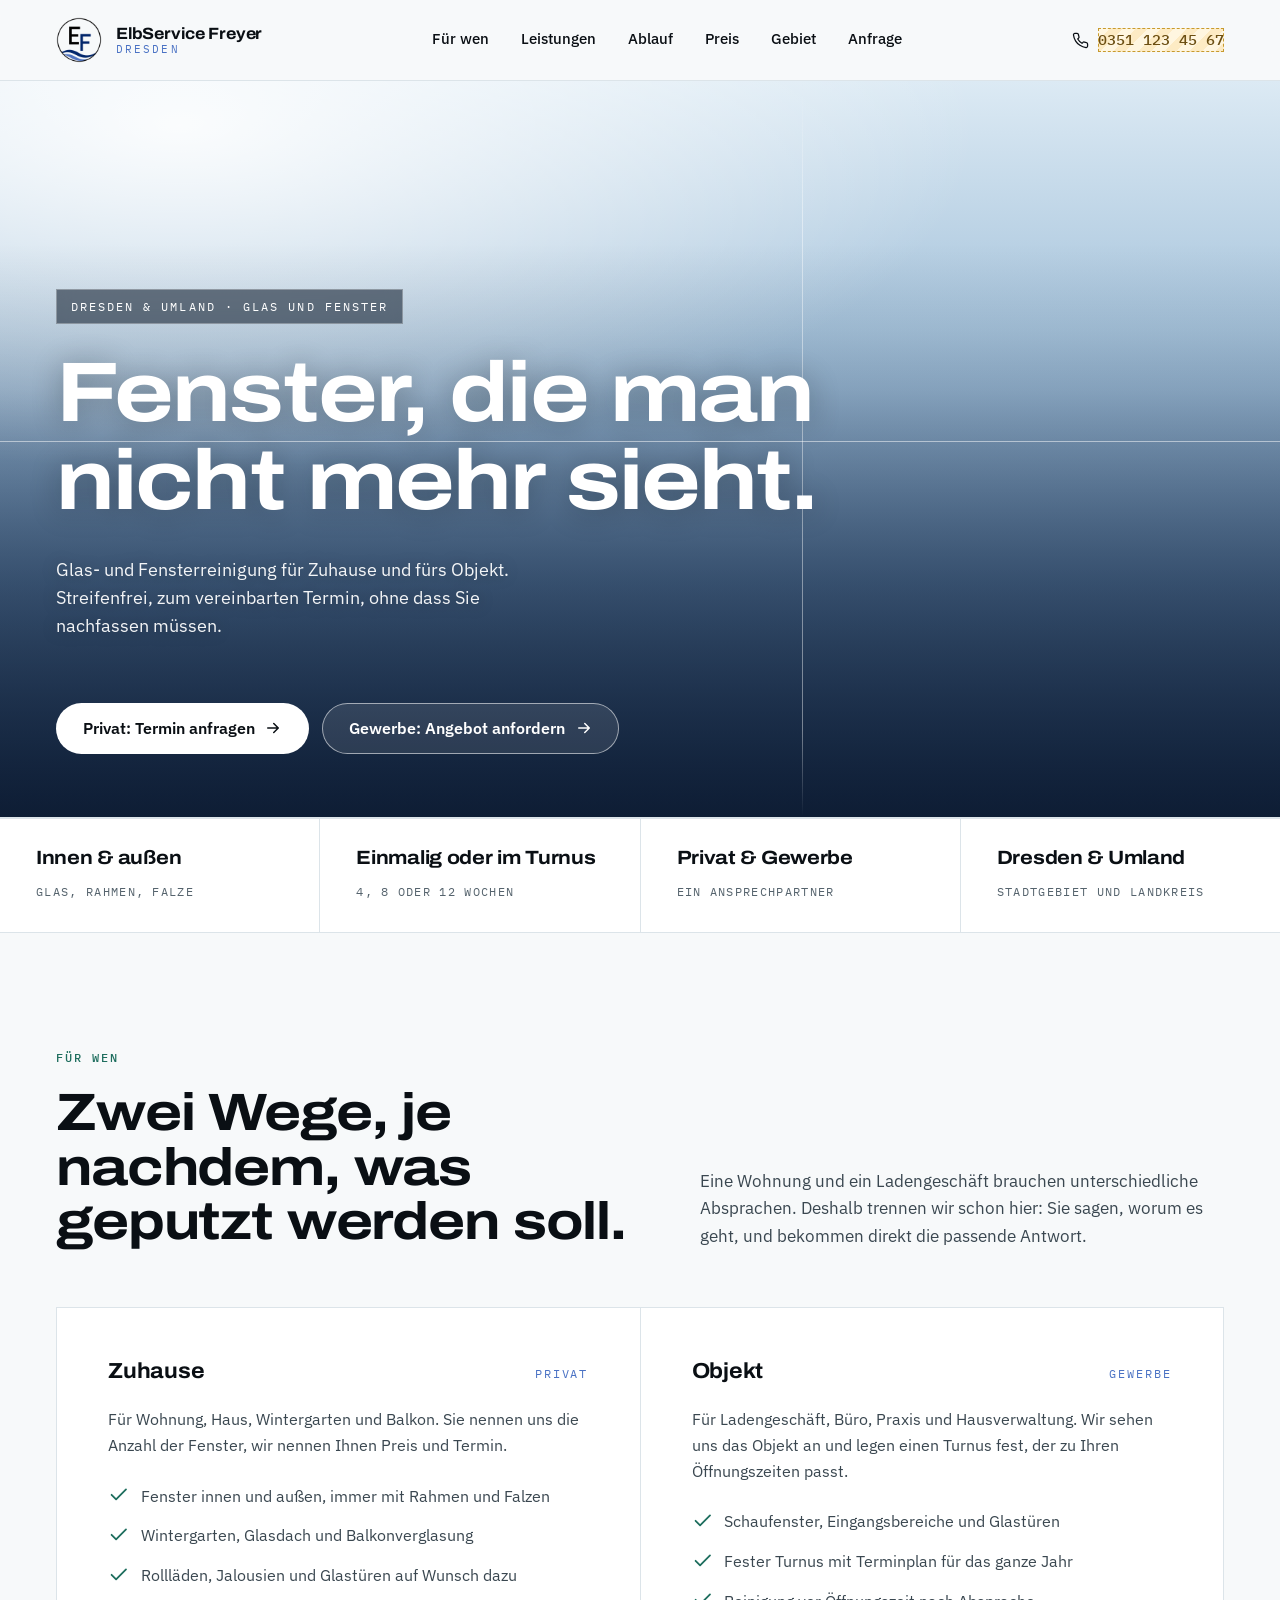
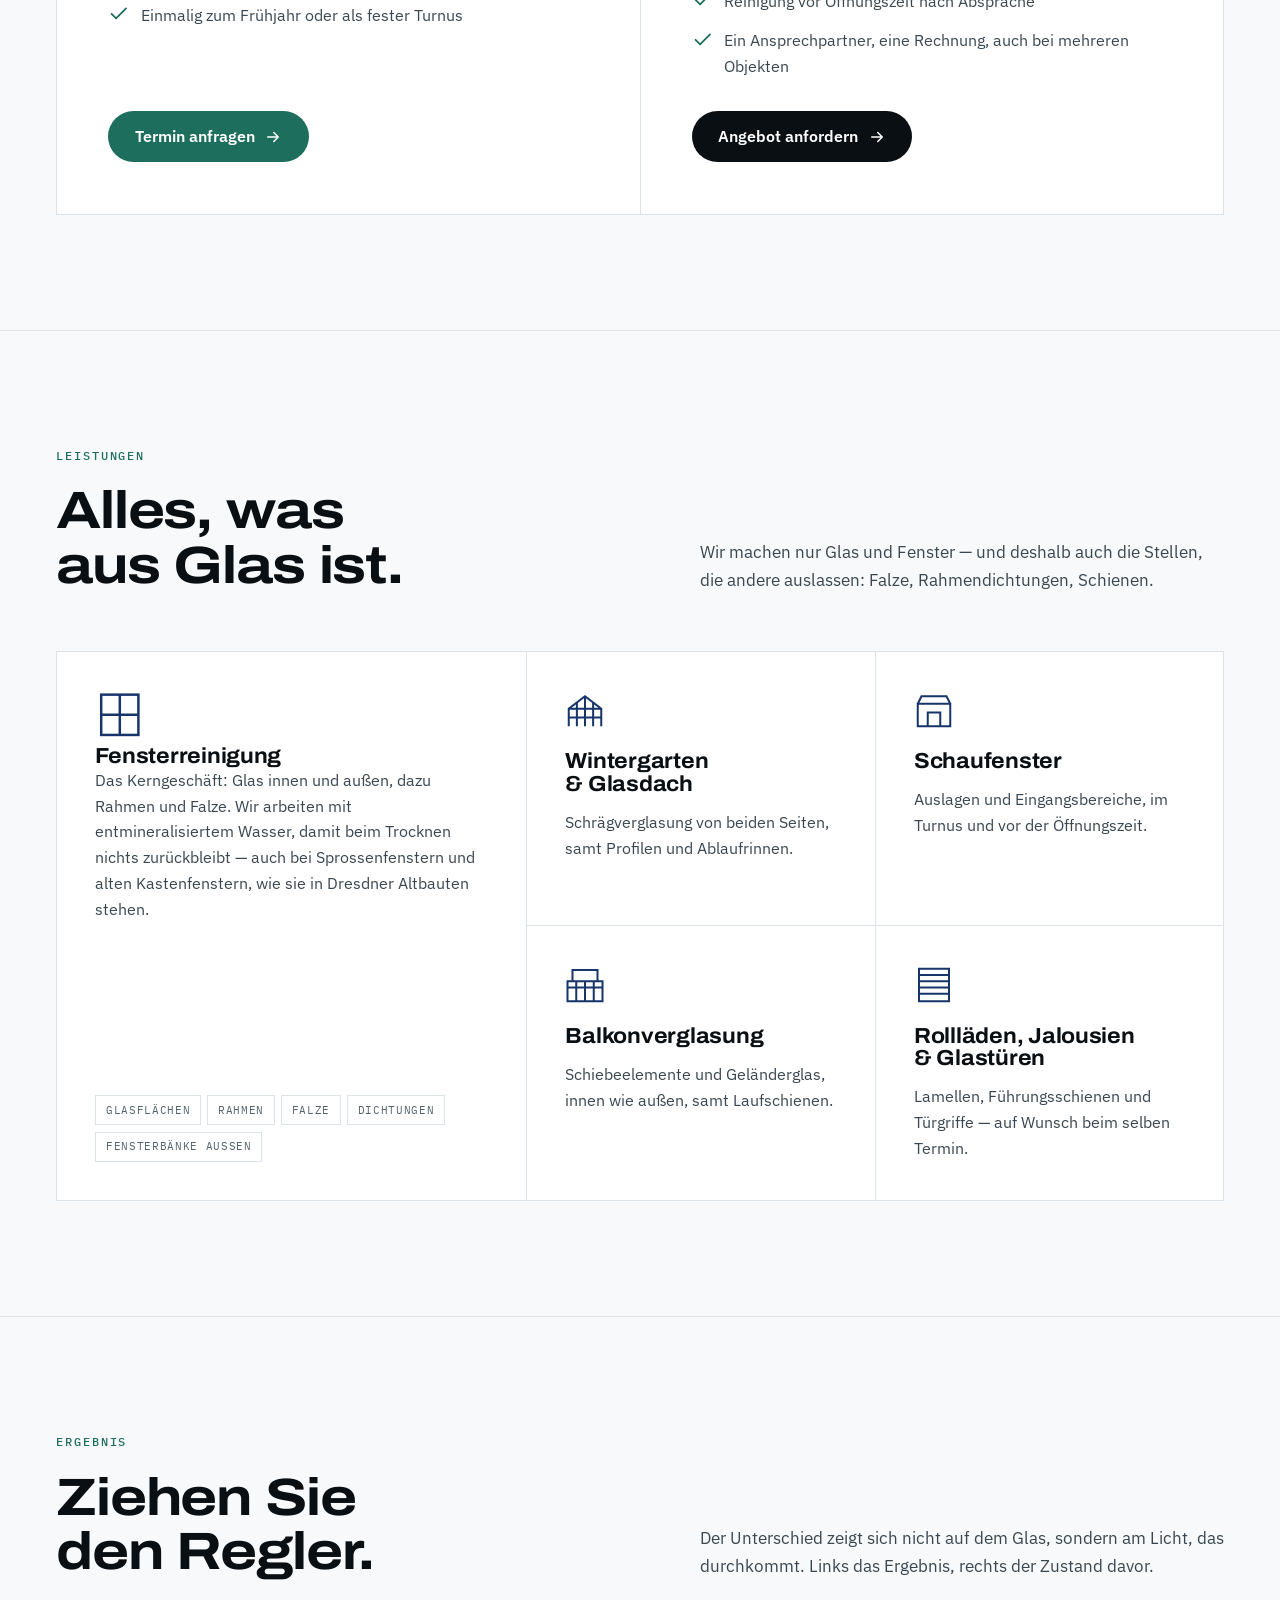
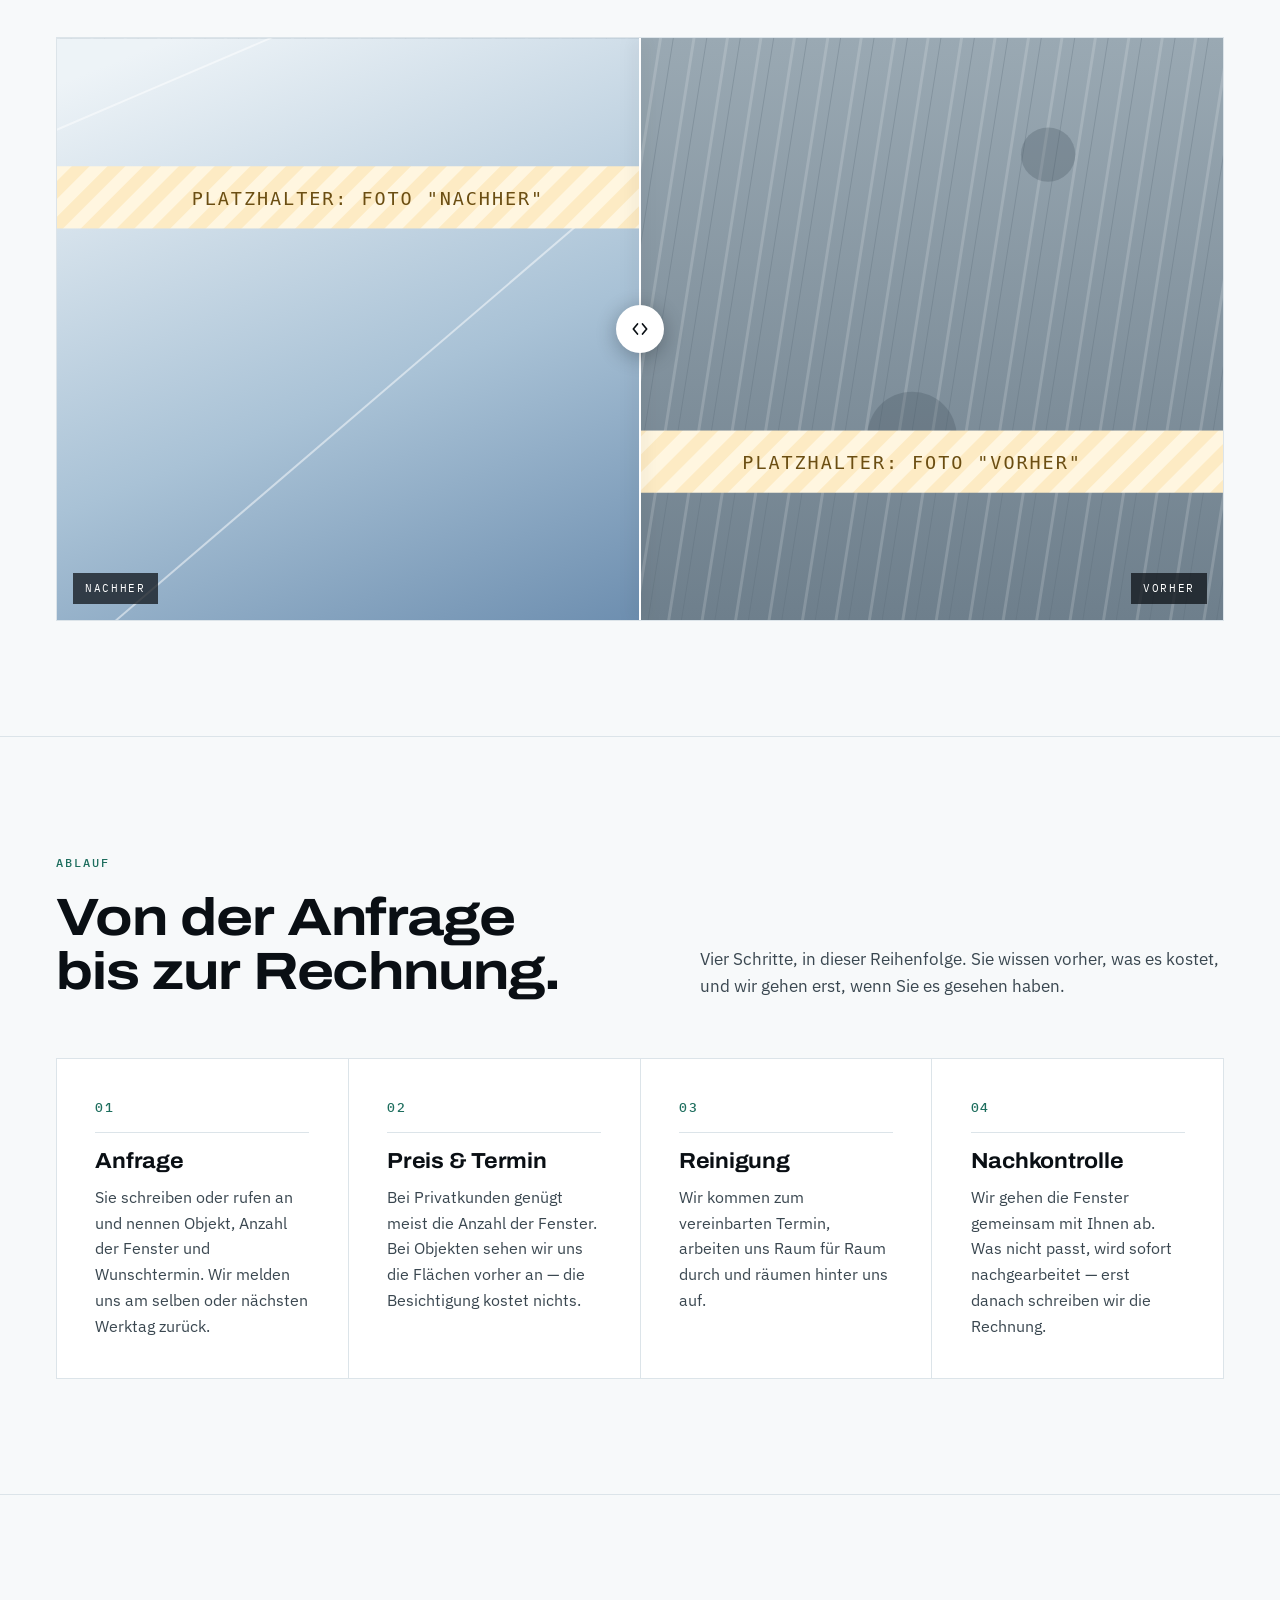
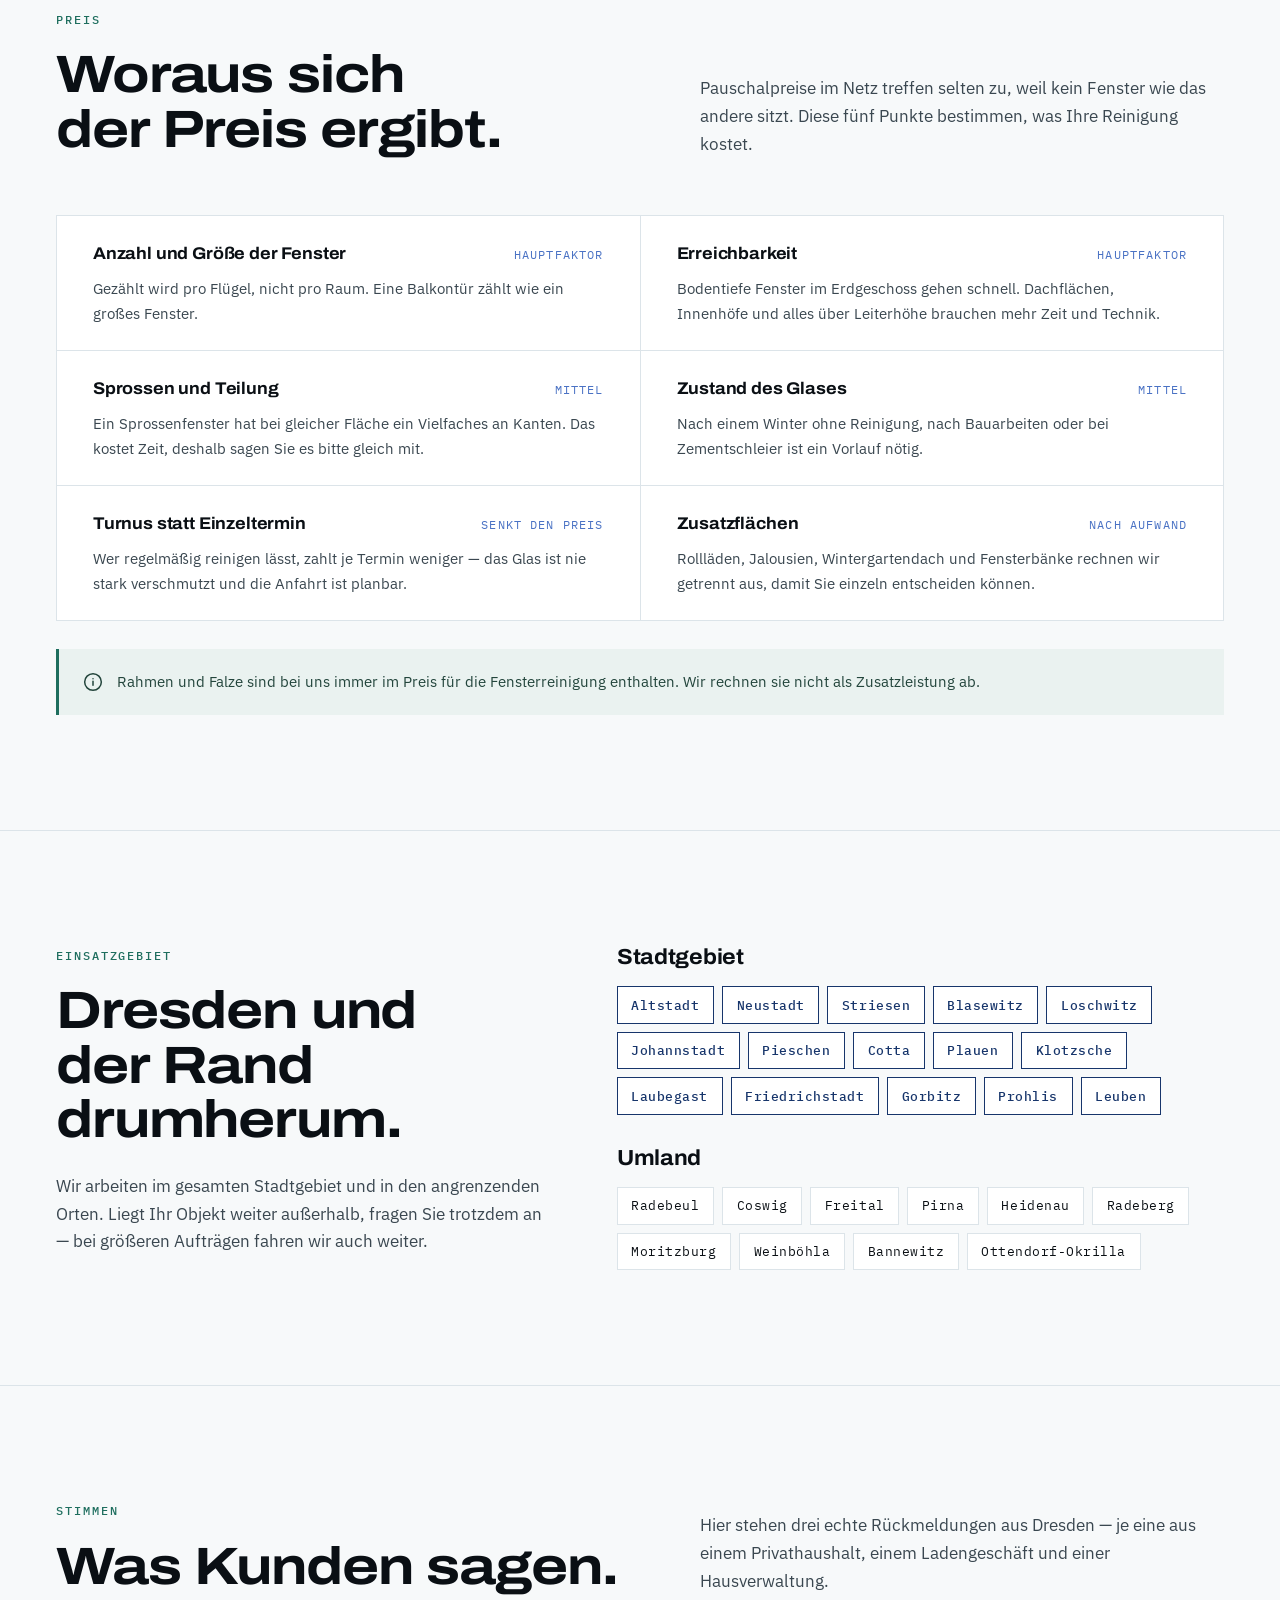
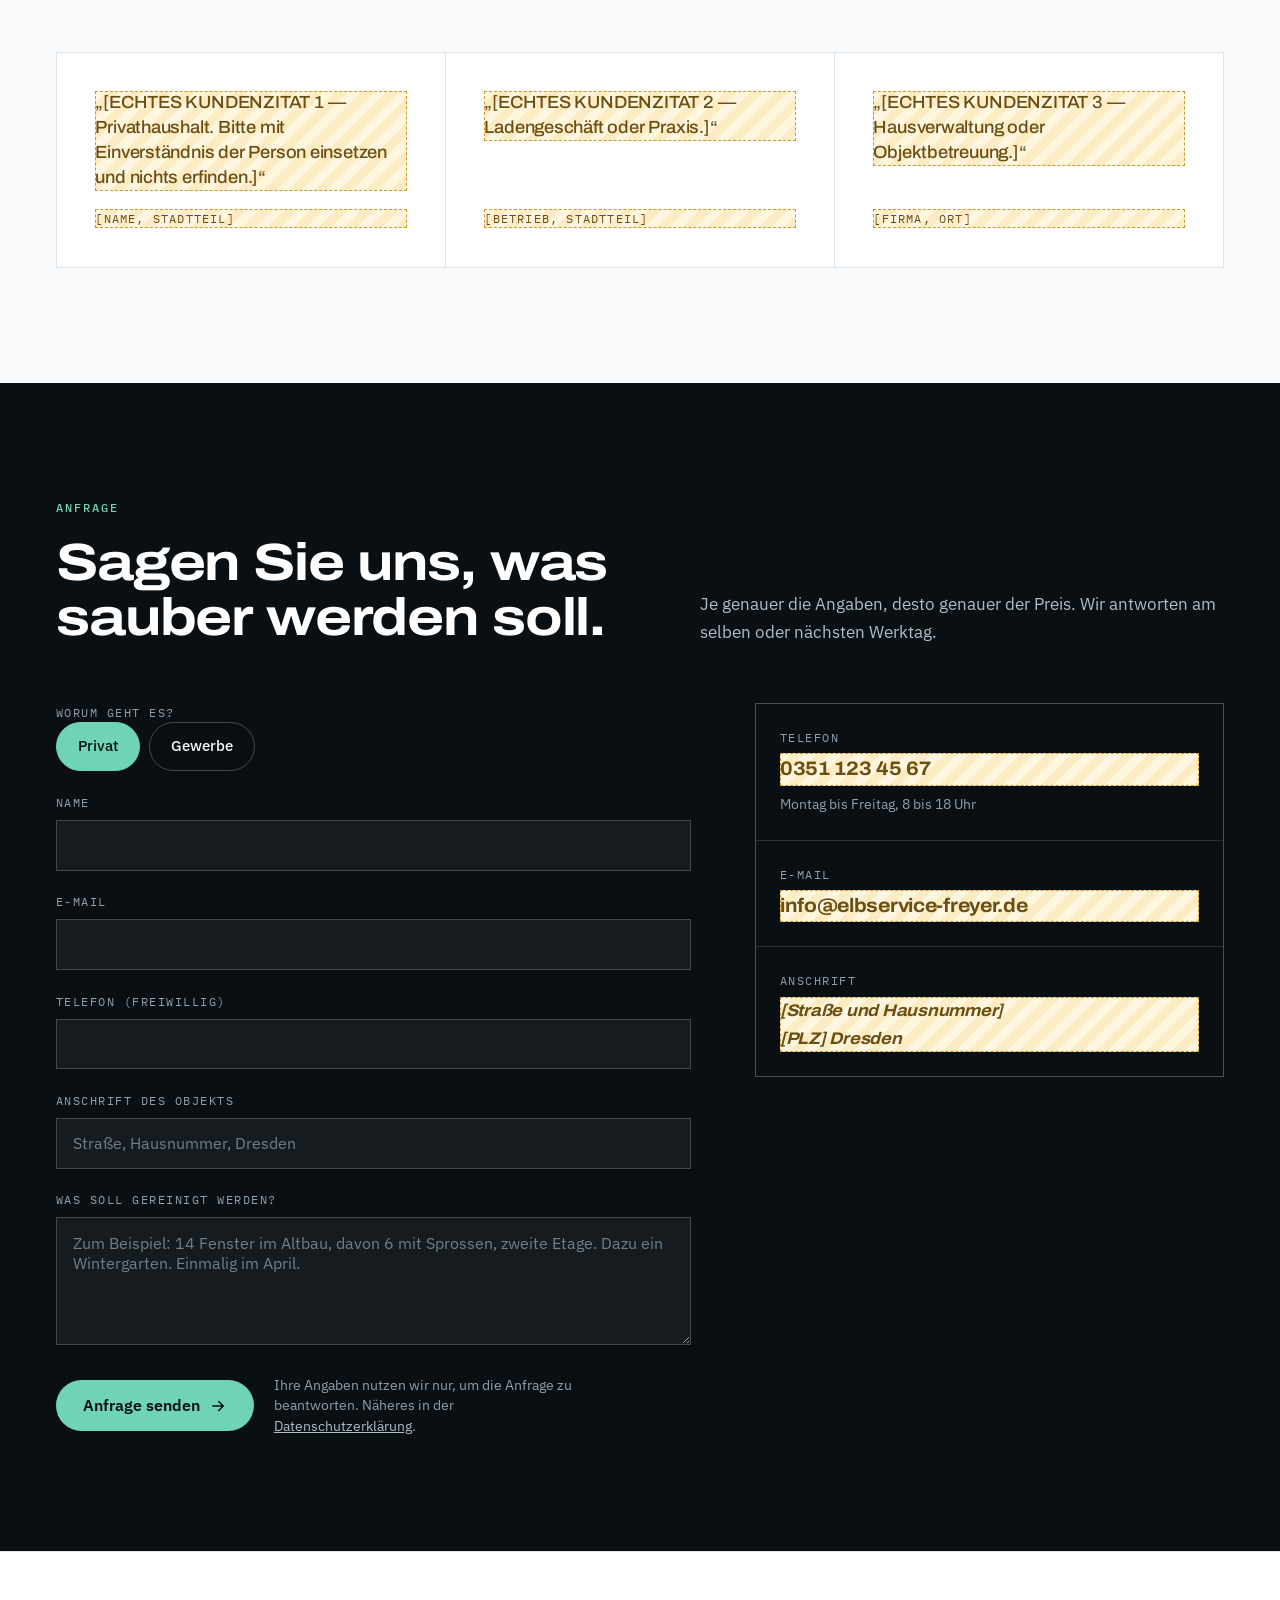
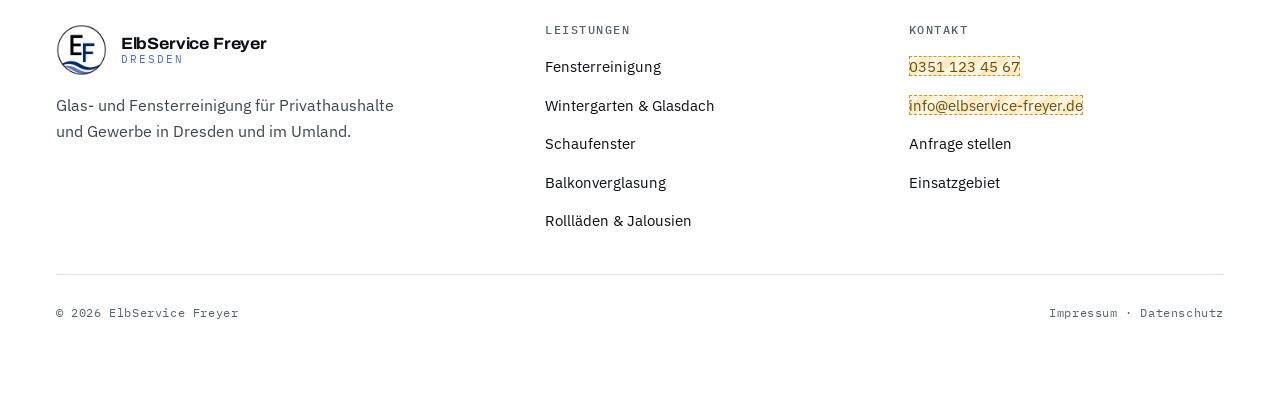
==== index.html @ b8a8cc79 "Webseite fuer ElbService Freyer, Dresden Statische Seite fuer ein Glas- und Fensterreinigungsunterne" ====
<!doctype html>
<html lang="de">
<head>
<meta charset="utf-8">
<meta name="viewport" content="width=device-width, initial-scale=1">
<title>ElbService Freyer — Glas- und Fensterreinigung in Dresden</title>
<meta name="description" content="Glas- und Fensterreinigung in Dresden für Privat und Gewerbe: Fenster innen und außen mit Rahmen und Falzen, Wintergarten, Schaufenster, Balkonverglasung, Rollläden. Einmalig oder im festen Turnus.">
<link rel="canonical" href="https://www.elbservice-freyer.de/">
<meta name="theme-color" content="#0A0F14">

<meta property="og:type" content="website">
<meta property="og:locale" content="de_DE">
<meta property="og:title" content="ElbService Freyer — Glas- und Fensterreinigung in Dresden">
<meta property="og:description" content="Fenster, die man nicht mehr sieht. Glas- und Fensterreinigung für Zuhause und fürs Objekt, in Dresden und im Umland.">
<meta property="og:image" content="assets/img/logo-elbservice-freyer.png">

<link rel="icon" href="assets/img/signet-ef.png">
<link rel="apple-touch-icon" href="assets/img/signet-ef.png">

<link rel="stylesheet" href="assets/css/schriften.css">
<link rel="stylesheet" href="assets/css/stil.css">
</head>
<body>

<a class="sprung" href="#inhalt">Zum Inhalt springen</a>

<!-- Zeichenvorrat: einmal definiert, mehrfach benutzt -->
<svg width="0" height="0" style="position:absolute" aria-hidden="true" focusable="false">
  <symbol id="i-haken" viewBox="0 0 24 24" fill="none" stroke="currentColor" stroke-width="2" stroke-linecap="round" stroke-linejoin="round">
    <path d="M20 6 9 17l-5-5"/>
  </symbol>
  <symbol id="i-pfeil" viewBox="0 0 24 24" fill="none" stroke="currentColor" stroke-width="2" stroke-linecap="round" stroke-linejoin="round">
    <path d="M5 12h13M13 6l6 6-6 6"/>
  </symbol>
  <symbol id="i-fenster" viewBox="0 0 32 32" fill="none" stroke="currentColor" stroke-width="1.6">
    <rect x="4" y="3" width="24" height="26"/><path d="M16 3v26M4 16h24"/>
  </symbol>
  <symbol id="i-wintergarten" viewBox="0 0 32 32" fill="none" stroke="currentColor" stroke-width="1.6">
    <path d="M3 29V15L16 5l13 10v14"/><path d="M16 5v24M3 15h26M9.5 10.2V29M22.5 10.2V29M3 22h26"/>
  </symbol>
  <symbol id="i-schaufenster" viewBox="0 0 32 32" fill="none" stroke="currentColor" stroke-width="1.6">
    <path d="M3 11h26v18H3zM3 11l3-6h20l3 6"/><path d="M11 29V18h10v11M3 11v0M11 11v0"/>
  </symbol>
  <symbol id="i-balkon" viewBox="0 0 32 32" fill="none" stroke="currentColor" stroke-width="1.6">
    <path d="M2 13h28v16H2z"/><path d="M2 18h28M9 13v16M16 13v16M23 13v16M6 13V4h20v9"/>
  </symbol>
  <symbol id="i-rolllaeden" viewBox="0 0 32 32" fill="none" stroke="currentColor" stroke-width="1.6">
    <rect x="4" y="3" width="24" height="26"/><path d="M4 8h24M4 13h24M4 18h24M4 23h24"/>
  </symbol>
  <symbol id="i-telefon" viewBox="0 0 24 24" fill="none" stroke="currentColor" stroke-width="1.8" stroke-linecap="round" stroke-linejoin="round">
    <path d="M22 16.9v3a2 2 0 0 1-2.2 2 19.8 19.8 0 0 1-8.6-3.1 19.5 19.5 0 0 1-6-6A19.8 19.8 0 0 1 2.1 4.2 2 2 0 0 1 4.1 2h3a2 2 0 0 1 2 1.7c.1 1 .4 1.9.7 2.8a2 2 0 0 1-.5 2.1L8.1 9.9a16 16 0 0 0 6 6l1.3-1.2a2 2 0 0 1 2.1-.5c.9.3 1.8.6 2.8.7a2 2 0 0 1 1.7 2z"/>
  </symbol>
  <symbol id="i-info" viewBox="0 0 24 24" fill="none" stroke="currentColor" stroke-width="1.8" stroke-linecap="round" stroke-linejoin="round">
    <circle cx="12" cy="12" r="10"/><path d="M12 16v-5M12 8h.01"/>
  </symbol>
  <symbol id="i-ziehen" viewBox="0 0 24 24" fill="none" stroke="currentColor" stroke-width="2" stroke-linecap="round" stroke-linejoin="round">
    <path d="M9 6 4 12l5 6M15 6l5 6-5 6"/>
  </symbol>
</svg>

<header class="kopf">
  <div class="bahn kopf__inhalt">
    <a class="kopf__logo" href="#inhalt">
      <img src="assets/img/signet-ef.png" alt="" width="58" height="58">
      <span class="kopf__wortmarke">
        <span class="kopf__name">ElbService Freyer</span>
        <span class="kopf__ort">Dresden</span>
      </span>
    </a>

    <nav class="kopf__nav" aria-label="Hauptnavigation">
      <a href="#wege">Für wen</a>
      <a href="#leistungen">Leistungen</a>
      <a href="#ablauf">Ablauf</a>
      <a href="#preis">Preis</a>
      <a href="#gebiet">Gebiet</a>
      <a href="#anfrage">Anfrage</a>
    </nav>

    <!-- KONTAKTDATEN: Telefonnummer an allen Stellen zugleich ersetzen -->
    <a class="kopf__ruf" href="tel:+493511234567">
      <svg width="17" height="17" aria-hidden="true"><use href="#i-telefon"/></svg>
      <span class="platzhalter">0351 123 45 67</span>
    </a>
  </div>
</header>

<main id="inhalt">

  <!-- ====================================================================
       Aufmacher — die Scheibe wird beim Laden einmal abgezogen
       ==================================================================== -->
  <section class="aufmacher" aria-labelledby="titel">
    <div class="aufmacher__blick" aria-hidden="true"></div>
    <div class="aufmacher__film" aria-hidden="true"></div>
    <div class="aufmacher__kante" aria-hidden="true"></div>

    <div class="bahn aufmacher__satz">
      <p class="aufmacher__ort">Dresden &amp; Umland · Glas und Fenster</p>
      <h1 class="aufmacher__titel" id="titel">Fenster, die man nicht mehr sieht.</h1>
      <p class="aufmacher__text">
        Glas- und Fensterreinigung für Zuhause und fürs Objekt. Streifenfrei,
        zum vereinbarten Termin, ohne dass Sie nachfassen müssen.
      </p>
      <div class="aufmacher__wege">
        <a class="knopf aufmacher__weiss" href="#anfrage" data-art="privat">
          Privat: Termin anfragen
          <svg class="knopf__pfeil" width="18" height="18" aria-hidden="true"><use href="#i-pfeil"/></svg>
        </a>
        <a class="knopf knopf--linie aufmacher__klar" href="#anfrage" data-art="gewerbe">
          Gewerbe: Angebot anfordern
          <svg class="knopf__pfeil" width="18" height="18" aria-hidden="true"><use href="#i-pfeil"/></svg>
        </a>
      </div>
    </div>
  </section>

  <div class="band">
    <div class="band__feld">
      <span class="band__wert">Innen &amp; außen</span>
      <span class="band__was">Glas, Rahmen, Falze</span>
    </div>
    <div class="band__feld">
      <span class="band__wert">Einmalig oder im Turnus</span>
      <span class="band__was">4, 8 oder 12 Wochen</span>
    </div>
    <div class="band__feld">
      <span class="band__wert">Privat &amp; Gewerbe</span>
      <span class="band__was">Ein Ansprechpartner</span>
    </div>
    <div class="band__feld">
      <span class="band__wert">Dresden &amp; Umland</span>
      <span class="band__was">Stadtgebiet und Landkreis</span>
    </div>
  </div>

  <!-- ====================================================================
       Zwei Wege — beide gleich gewichtet
       ==================================================================== -->
  <section class="abschnitt" id="wege" aria-labelledby="wege-titel">
    <div class="bahn">
      <div class="kopfzeile-abschnitt">
        <div>
          <span class="marke">Für wen</span>
          <h2 id="wege-titel">Zwei Wege, je nachdem, was geputzt werden soll.</h2>
        </div>
        <p class="vorspann">
          Eine Wohnung und ein Ladengeschäft brauchen unterschiedliche Absprachen.
          Deshalb trennen wir schon hier: Sie sagen, worum es geht, und bekommen
          direkt die passende Antwort.
        </p>
      </div>

      <div class="wege">
        <article class="weg">
          <div class="weg__kopf">
            <h3>Zuhause</h3>
            <span class="weg__wer">Privat</span>
          </div>
          <p class="fenster__text">
            Für Wohnung, Haus, Wintergarten und Balkon. Sie nennen uns die Anzahl
            der Fenster, wir nennen Ihnen Preis und Termin.
          </p>
          <ul class="weg__liste">
            <li><svg class="weg__haken" aria-hidden="true"><use href="#i-haken"/></svg><span>Fenster innen und außen, immer mit Rahmen und Falzen</span></li>
            <li><svg class="weg__haken" aria-hidden="true"><use href="#i-haken"/></svg><span>Wintergarten, Glasdach und Balkonverglasung</span></li>
            <li><svg class="weg__haken" aria-hidden="true"><use href="#i-haken"/></svg><span>Rollläden, Jalousien und Glastüren auf Wunsch dazu</span></li>
            <li><svg class="weg__haken" aria-hidden="true"><use href="#i-haken"/></svg><span>Einmalig zum Frühjahr oder als fester Turnus</span></li>
          </ul>
          <div class="weg__fuss">
            <a class="knopf knopf--voll" href="#anfrage" data-art="privat">
              Termin anfragen
              <svg class="knopf__pfeil" width="18" height="18" aria-hidden="true"><use href="#i-pfeil"/></svg>
            </a>
          </div>
        </article>

        <article class="weg">
          <div class="weg__kopf">
            <h3>Objekt</h3>
            <span class="weg__wer">Gewerbe</span>
          </div>
          <p class="fenster__text">
            Für Ladengeschäft, Büro, Praxis und Hausverwaltung. Wir sehen uns das
            Objekt an und legen einen Turnus fest, der zu Ihren Öffnungszeiten passt.
          </p>
          <ul class="weg__liste">
            <li><svg class="weg__haken" aria-hidden="true"><use href="#i-haken"/></svg><span>Schaufenster, Eingangsbereiche und Glastüren</span></li>
            <li><svg class="weg__haken" aria-hidden="true"><use href="#i-haken"/></svg><span>Fester Turnus mit Terminplan für das ganze Jahr</span></li>
            <li><svg class="weg__haken" aria-hidden="true"><use href="#i-haken"/></svg><span>Reinigung vor Öffnungszeit nach Absprache</span></li>
            <li><svg class="weg__haken" aria-hidden="true"><use href="#i-haken"/></svg><span>Ein Ansprechpartner, eine Rechnung, auch bei mehreren Objekten</span></li>
          </ul>
          <div class="weg__fuss">
            <a class="knopf knopf--dunkel" href="#anfrage" data-art="gewerbe">
              Angebot anfordern
              <svg class="knopf__pfeil" width="18" height="18" aria-hidden="true"><use href="#i-pfeil"/></svg>
            </a>
          </div>
        </article>
      </div>
    </div>
  </section>

  <!-- ====================================================================
       Leistungen — als Fenster mit ungleichen Feldern gesetzt
       ==================================================================== -->
  <section class="abschnitt sprosse-oben" id="leistungen" aria-labelledby="leistungen-titel">
    <div class="bahn">
      <div class="kopfzeile-abschnitt">
        <div>
          <span class="marke">Leistungen</span>
          <h2 id="leistungen-titel">Alles, was aus Glas ist.</h2>
        </div>
        <p class="vorspann">
          Wir machen nur Glas und Fenster — und deshalb auch die Stellen, die
          andere auslassen: Falze, Rahmendichtungen, Schienen.
        </p>
      </div>

      <div class="fenster">
        <article class="fenster__feld fenster__feld--gross">
          <div>
            <svg class="fenster__zeichen" aria-hidden="true"><use href="#i-fenster"/></svg>
            <h3>Fensterreinigung</h3>
            <p class="fenster__text">
              Das Kerngeschäft: Glas innen und außen, dazu Rahmen und Falze. Wir
              arbeiten mit entmineralisiertem Wasser, damit beim Trocknen nichts
              zurückbleibt — auch bei Sprossenfenstern und alten Kastenfenstern,
              wie sie in Dresdner Altbauten stehen.
            </p>
          </div>
          <ul class="fenster__mit">
            <li>Glasflächen</li><li>Rahmen</li><li>Falze</li><li>Dichtungen</li><li>Fensterbänke außen</li>
          </ul>
        </article>

        <article class="fenster__feld">
          <svg class="fenster__zeichen" aria-hidden="true"><use href="#i-wintergarten"/></svg>
          <h3>Wintergarten &amp; Glasdach</h3>
          <p class="fenster__text">
            Schrägverglasung von beiden Seiten, samt Profilen und Ablaufrinnen.
          </p>
        </article>

        <article class="fenster__feld">
          <svg class="fenster__zeichen" aria-hidden="true"><use href="#i-schaufenster"/></svg>
          <h3>Schaufenster</h3>
          <p class="fenster__text">
            Auslagen und Eingangsbereiche, im Turnus und vor der Öffnungszeit.
          </p>
        </article>

        <article class="fenster__feld">
          <svg class="fenster__zeichen" aria-hidden="true"><use href="#i-balkon"/></svg>
          <h3>Balkonverglasung</h3>
          <p class="fenster__text">
            Schiebeelemente und Geländerglas, innen wie außen, samt Laufschienen.
          </p>
        </article>

        <article class="fenster__feld">
          <svg class="fenster__zeichen" aria-hidden="true"><use href="#i-rolllaeden"/></svg>
          <h3>Rollläden, Jalousien &amp; Glastüren</h3>
          <p class="fenster__text">
            Lamellen, Führungsschienen und Türgriffe — auf Wunsch beim selben Termin.
          </p>
        </article>
      </div>
    </div>
  </section>

  <!-- ====================================================================
       Ergebnis — Regler zwischen vorher und nachher
       ==================================================================== -->
  <section class="abschnitt sprosse-oben" id="ergebnis" aria-labelledby="ergebnis-titel">
    <div class="bahn">
      <div class="kopfzeile-abschnitt">
        <div>
          <span class="marke">Ergebnis</span>
          <h2 id="ergebnis-titel">Ziehen Sie den Regler.</h2>
        </div>
        <p class="vorspann">
          Der Unterschied zeigt sich nicht auf dem Glas, sondern am Licht, das
          durchkommt. Links das Ergebnis, rechts der Zustand davor.
        </p>
      </div>

      <div class="ergebnis" data-ergebnis style="--stand:50%">
        <img class="ergebnis__bild" src="assets/img/ergebnis-vorher.svg" alt="Fenster vor der Reinigung">
        <img class="ergebnis__bild ergebnis__bild--nachher" src="assets/img/ergebnis-nachher.svg" alt="Dasselbe Fenster nach der Reinigung">
        <span class="ergebnis__schild ergebnis__schild--nachher">Nachher</span>
        <span class="ergebnis__schild ergebnis__schild--vorher">Vorher</span>
        <div class="ergebnis__kante" aria-hidden="true">
          <span class="ergebnis__griff">
            <svg width="20" height="20" aria-hidden="true"><use href="#i-ziehen"/></svg>
          </span>
        </div>
        <input class="ergebnis__regler" type="range" min="0" max="100" value="50" step="1"
               aria-label="Vergleich zwischen vorher und nachher verschieben">
      </div>
    </div>
  </section>

  <!-- ====================================================================
       Ablauf — vier Schritte, deren Reihenfolge zählt
       ==================================================================== -->
  <section class="abschnitt sprosse-oben" id="ablauf" aria-labelledby="ablauf-titel">
    <div class="bahn">
      <div class="kopfzeile-abschnitt">
        <div>
          <span class="marke">Ablauf</span>
          <h2 id="ablauf-titel">Von der Anfrage bis zur Rechnung.</h2>
        </div>
        <p class="vorspann">
          Vier Schritte, in dieser Reihenfolge. Sie wissen vorher, was es kostet,
          und wir gehen erst, wenn Sie es gesehen haben.
        </p>
      </div>

      <ol class="ablauf">
        <li class="ablauf__schritt">
          <h3>Anfrage</h3>
          <p class="ablauf__text">
            Sie schreiben oder rufen an und nennen Objekt, Anzahl der Fenster und
            Wunschtermin. Wir melden uns am selben oder nächsten Werktag zurück.
          </p>
        </li>
        <li class="ablauf__schritt">
          <h3>Preis &amp; Termin</h3>
          <p class="ablauf__text">
            Bei Privatkunden genügt meist die Anzahl der Fenster. Bei Objekten
            sehen wir uns die Flächen vorher an — die Besichtigung kostet nichts.
          </p>
        </li>
        <li class="ablauf__schritt">
          <h3>Reinigung</h3>
          <p class="ablauf__text">
            Wir kommen zum vereinbarten Termin, arbeiten uns Raum für Raum durch
            und räumen hinter uns auf.
          </p>
        </li>
        <li class="ablauf__schritt">
          <h3>Nachkontrolle</h3>
          <p class="ablauf__text">
            Wir gehen die Fenster gemeinsam mit Ihnen ab. Was nicht passt, wird
            sofort nachgearbeitet — erst danach schreiben wir die Rechnung.
          </p>
        </li>
      </ol>
    </div>
  </section>

  <!-- ====================================================================
       Preis — was ihn bestimmt, statt erfundener Zahlen
       ==================================================================== -->
  <section class="abschnitt sprosse-oben" id="preis" aria-labelledby="preis-titel">
    <div class="bahn">
      <div class="kopfzeile-abschnitt">
        <div>
          <span class="marke">Preis</span>
          <h2 id="preis-titel">Woraus sich der Preis ergibt.</h2>
        </div>
        <p class="vorspann">
          Pauschalpreise im Netz treffen selten zu, weil kein Fenster wie das
          andere sitzt. Diese fünf Punkte bestimmen, was Ihre Reinigung kostet.
        </p>
      </div>

      <div class="rechnung">
        <div class="rechnung__posten">
          <span class="rechnung__was">Anzahl und Größe der Fenster</span>
          <span class="rechnung__wirkung">Hauptfaktor</span>
          <p class="rechnung__erklaerung">
            Gezählt wird pro Flügel, nicht pro Raum. Eine Balkontür zählt wie ein
            großes Fenster.
          </p>
        </div>
        <div class="rechnung__posten">
          <span class="rechnung__was">Erreichbarkeit</span>
          <span class="rechnung__wirkung">Hauptfaktor</span>
          <p class="rechnung__erklaerung">
            Bodentiefe Fenster im Erdgeschoss gehen schnell. Dachflächen,
            Innenhöfe und alles über Leiterhöhe brauchen mehr Zeit und Technik.
          </p>
        </div>
        <div class="rechnung__posten">
          <span class="rechnung__was">Sprossen und Teilung</span>
          <span class="rechnung__wirkung">Mittel</span>
          <p class="rechnung__erklaerung">
            Ein Sprossenfenster hat bei gleicher Fläche ein Vielfaches an Kanten.
            Das kostet Zeit, deshalb sagen Sie es bitte gleich mit.
          </p>
        </div>
        <div class="rechnung__posten">
          <span class="rechnung__was">Zustand des Glases</span>
          <span class="rechnung__wirkung">Mittel</span>
          <p class="rechnung__erklaerung">
            Nach einem Winter ohne Reinigung, nach Bauarbeiten oder bei
            Zementschleier ist ein Vorlauf nötig.
          </p>
        </div>
        <div class="rechnung__posten">
          <span class="rechnung__was">Turnus statt Einzeltermin</span>
          <span class="rechnung__wirkung">Senkt den Preis</span>
          <p class="rechnung__erklaerung">
            Wer regelmäßig reinigen lässt, zahlt je Termin weniger — das Glas ist
            nie stark verschmutzt und die Anfahrt ist planbar.
          </p>
        </div>
        <div class="rechnung__posten">
          <span class="rechnung__was">Zusatzflächen</span>
          <span class="rechnung__wirkung">Nach Aufwand</span>
          <p class="rechnung__erklaerung">
            Rollläden, Jalousien, Wintergartendach und Fensterbänke rechnen wir
            getrennt aus, damit Sie einzeln entscheiden können.
          </p>
        </div>
      </div>

      <p class="hinweis">
        <svg aria-hidden="true"><use href="#i-info"/></svg>
        <span>
          Rahmen und Falze sind bei uns immer im Preis für die Fensterreinigung
          enthalten. Wir rechnen sie nicht als Zusatzleistung ab.
        </span>
      </p>
    </div>
  </section>

  <!-- ====================================================================
       Einsatzgebiet
       ==================================================================== -->
  <section class="abschnitt sprosse-oben" id="gebiet" aria-labelledby="gebiet-titel">
    <div class="bahn gebiet">
      <div>
        <span class="marke">Einsatzgebiet</span>
        <h2 id="gebiet-titel">Dresden und der Rand drumherum.</h2>
        <p class="vorspann" style="margin-top:1.5rem">
          Wir arbeiten im gesamten Stadtgebiet und in den angrenzenden Orten.
          Liegt Ihr Objekt weiter außerhalb, fragen Sie trotzdem an — bei
          größeren Aufträgen fahren wir auch weiter.
        </p>
      </div>
      <div>
        <h3 style="margin-bottom:1.1rem">Stadtgebiet</h3>
        <ul class="gebiet__orte">
          <li data-kern>Altstadt</li><li data-kern>Neustadt</li><li data-kern>Striesen</li>
          <li data-kern>Blasewitz</li><li data-kern>Loschwitz</li><li data-kern>Johannstadt</li>
          <li data-kern>Pieschen</li><li data-kern>Cotta</li><li data-kern>Plauen</li>
          <li data-kern>Klotzsche</li><li data-kern>Laubegast</li><li data-kern>Friedrichstadt</li>
          <li data-kern>Gorbitz</li><li data-kern>Prohlis</li><li data-kern>Leuben</li>
        </ul>
        <h3 style="margin:2rem 0 1.1rem">Umland</h3>
        <ul class="gebiet__orte">
          <li>Radebeul</li><li>Coswig</li><li>Freital</li><li>Pirna</li>
          <li>Heidenau</li><li>Radeberg</li><li>Moritzburg</li><li>Weinböhla</li>
          <li>Bannewitz</li><li>Ottendorf-Okrilla</li>
        </ul>
      </div>
    </div>
  </section>

  <!-- ====================================================================
       Stimmen — Struktur steht, echte Zitate trägt der Betrieb nach
       ==================================================================== -->
  <section class="abschnitt sprosse-oben" id="stimmen" aria-labelledby="stimmen-titel">
    <div class="bahn">
      <div class="kopfzeile-abschnitt">
        <div>
          <span class="marke">Stimmen</span>
          <h2 id="stimmen-titel">Was Kunden sagen.</h2>
        </div>
        <p class="vorspann">
          Hier stehen drei echte Rückmeldungen aus Dresden — je eine aus einem
          Privathaushalt, einem Ladengeschäft und einer Hausverwaltung.
        </p>
      </div>

      <div class="stimmen">
        <figure class="stimme">
          <blockquote class="stimme__satz platzhalter">
            „[ECHTES KUNDENZITAT 1 — Privathaushalt. Bitte mit Einverständnis der
            Person einsetzen und nichts erfinden.]“
          </blockquote>
          <figcaption class="stimme__wer platzhalter">[Name, Stadtteil]</figcaption>
        </figure>
        <figure class="stimme">
          <blockquote class="stimme__satz platzhalter">
            „[ECHTES KUNDENZITAT 2 — Ladengeschäft oder Praxis.]“
          </blockquote>
          <figcaption class="stimme__wer platzhalter">[Betrieb, Stadtteil]</figcaption>
        </figure>
        <figure class="stimme">
          <blockquote class="stimme__satz platzhalter">
            „[ECHTES KUNDENZITAT 3 — Hausverwaltung oder Objektbetreuung.]“
          </blockquote>
          <figcaption class="stimme__wer platzhalter">[Firma, Ort]</figcaption>
        </figure>
      </div>
    </div>
  </section>

  <!-- ====================================================================
       Anfrage
       ==================================================================== -->
  <section class="abschnitt anfrage" id="anfrage" aria-labelledby="anfrage-titel">
    <div class="bahn">
      <div class="kopfzeile-abschnitt">
        <div>
          <span class="marke">Anfrage</span>
          <h2 id="anfrage-titel">Sagen Sie uns, was sauber werden soll.</h2>
        </div>
        <p class="vorspann">
          Je genauer die Angaben, desto genauer der Preis. Wir antworten am selben
          oder nächsten Werktag.
        </p>
      </div>

      <div class="anfrage__raster">
        <!-- KONTAKTDATEN: E-Mail-Adresse für das Formular -->
        <form class="formular" data-anfrage data-empfaenger="info@elbservice-freyer.de" novalidate>
          <fieldset class="feldgruppe">
            <legend>Worum geht es?</legend>
            <div class="wahl">
              <input type="radio" id="art-privat" name="art" value="privat" checked>
              <label for="art-privat">Privat</label>
              <input type="radio" id="art-gewerbe" name="art" value="gewerbe">
              <label for="art-gewerbe">Gewerbe</label>
            </div>
          </fieldset>

          <div class="feld">
            <label for="f-name">Name</label>
            <input type="text" id="f-name" name="name" autocomplete="name" required>
          </div>

          <div class="feld">
            <label for="f-email">E-Mail</label>
            <input type="email" id="f-email" name="email" autocomplete="email" required>
          </div>

          <div class="feld">
            <label for="f-telefon">Telefon (freiwillig)</label>
            <input type="tel" id="f-telefon" name="telefon" autocomplete="tel">
          </div>

          <div class="feld">
            <label for="f-objekt">Anschrift des Objekts</label>
            <input type="text" id="f-objekt" name="objekt" placeholder="Straße, Hausnummer, Dresden" autocomplete="street-address">
          </div>

          <div class="feld">
            <label for="f-nachricht">Was soll gereinigt werden?</label>
            <textarea id="f-nachricht" name="nachricht" required
              placeholder="Zum Beispiel: 14 Fenster im Altbau, davon 6 mit Sprossen, zweite Etage. Dazu ein Wintergarten. Einmalig im April."></textarea>
          </div>

          <div class="formular__fuss">
            <button class="knopf knopf--glas" type="submit">
              Anfrage senden
              <svg class="knopf__pfeil" width="18" height="18" aria-hidden="true"><use href="#i-pfeil"/></svg>
            </button>
            <p class="formular__recht">
              Ihre Angaben nutzen wir nur, um die Anfrage zu beantworten.
              Näheres in der <a href="datenschutz.html">Datenschutzerklärung</a>.
            </p>
          </div>
        </form>

        <!-- KONTAKTDATEN: zentraler Block, hier alles auf einmal ersetzen -->
        <div class="draht">
          <div class="draht__zeile">
            <span class="draht__was">Telefon</span>
            <a class="draht__wert platzhalter" href="tel:+493511234567">0351 123 45 67</a>
            <span class="draht__zusatz">Montag bis Freitag, 8 bis 18 Uhr</span>
          </div>
          <div class="draht__zeile">
            <span class="draht__was">E-Mail</span>
            <a class="draht__wert platzhalter" href="mailto:info@elbservice-freyer.de">info@elbservice-freyer.de</a>
          </div>
          <div class="draht__zeile">
            <span class="draht__was">Anschrift</span>
            <address class="draht__wert platzhalter" style="font-size:1.05rem">
              [Straße und Hausnummer]<br>[PLZ] Dresden
            </address>
          </div>
        </div>
      </div>
    </div>
  </section>

</main>

<footer class="fuss">
  <div class="bahn">
    <div class="fuss__raster">
      <div>
        <div class="fuss__logo">
          <img src="assets/img/signet-ef.png" alt="" width="64" height="64">
          <span class="kopf__wortmarke">
            <span class="kopf__name">ElbService Freyer</span>
            <span class="kopf__ort">Dresden</span>
          </span>
        </div>
        <p class="fenster__text" style="max-width:34ch">
          Glas- und Fensterreinigung für Privathaushalte und Gewerbe in Dresden
          und im Umland.
        </p>
      </div>

      <div>
        <h4>Leistungen</h4>
        <ul class="fuss__liste">
          <li><a href="#leistungen">Fensterreinigung</a></li>
          <li><a href="#leistungen">Wintergarten &amp; Glasdach</a></li>
          <li><a href="#leistungen">Schaufenster</a></li>
          <li><a href="#leistungen">Balkonverglasung</a></li>
          <li><a href="#leistungen">Rollläden &amp; Jalousien</a></li>
        </ul>
      </div>

      <div>
        <h4>Kontakt</h4>
        <ul class="fuss__liste">
          <li><a class="platzhalter" href="tel:+493511234567">0351 123 45 67</a></li>
          <li><a class="platzhalter" href="mailto:info@elbservice-freyer.de">info@elbservice-freyer.de</a></li>
          <li><a href="#anfrage">Anfrage stellen</a></li>
          <li><a href="#gebiet">Einsatzgebiet</a></li>
        </ul>
      </div>
    </div>

    <div class="fuss__schluss">
      <span>© <span id="jahr">2026</span> ElbService Freyer</span>
      <span>
        <a href="impressum.html">Impressum</a> ·
        <a href="datenschutz.html">Datenschutz</a>
      </span>
    </div>
  </div>
</footer>

<!-- KONTAKTDATEN: Telefonnummer auch hier -->
<nav class="rufleiste" aria-label="Schnellkontakt">
  <a href="tel:+493511234567">Anrufen</a>
  <a href="#anfrage">Anfrage senden</a>
</nav>

<script src="assets/js/seite.js"></script>
<script>document.getElementById("jahr").textContent = new Date().getFullYear();</script>
</body>
</html>
---- assets/css/schriften.css ----
/* ElbService Freyer — Schriften, lokal ausgeliefert.
   Bewusst nicht ueber fonts.googleapis.com eingebunden: so verlaesst beim
   Seitenaufruf keine IP-Adresse den eigenen Server, und die Seite bleibt
   ohne fremde Verbindung vollstaendig. Geladen werden nur die Schnitte
   latin und latin-ext — alles, was fuer deutschen Text noetig ist. */

/* latin-ext */
@font-face {
  font-family: 'Archivo';
  font-style: normal;
  font-weight: 400 800;
  font-stretch: 100% 125%;
  font-display: swap;
  src: url(../fonts/archivo-latin-ext-400_800.woff2) format('woff2');
  unicode-range: U+0100-02BA, U+02BD-02C5, U+02C7-02CC, U+02CE-02D7, U+02DD-02FF, U+0304, U+0308, U+0329, U+1D00-1DBF, U+1E00-1E9F, U+1EF2-1EFF, U+2020, U+20A0-20AB, U+20AD-20C0, U+2113, U+2C60-2C7F, U+A720-A7FF;
}

/* latin */
@font-face {
  font-family: 'Archivo';
  font-style: normal;
  font-weight: 400 800;
  font-stretch: 100% 125%;
  font-display: swap;
  src: url(../fonts/archivo-latin-400_800.woff2) format('woff2');
  unicode-range: U+0000-00FF, U+0131, U+0152-0153, U+02BB-02BC, U+02C6, U+02DA, U+02DC, U+0304, U+0308, U+0329, U+2000-206F, U+20AC, U+2122, U+2191, U+2193, U+2212, U+2215, U+FEFF, U+FFFD;
}

/* latin-ext */
@font-face {
  font-family: 'IBM Plex Sans';
  font-style: normal;
  font-weight: 400;
  font-stretch: 100%;
  font-display: swap;
  src: url(../fonts/plexsans-latin-ext-400.woff2) format('woff2');
  unicode-range: U+0100-02BA, U+02BD-02C5, U+02C7-02CC, U+02CE-02D7, U+02DD-02FF, U+0304, U+0308, U+0329, U+1D00-1DBF, U+1E00-1E9F, U+1EF2-1EFF, U+2020, U+20A0-20AB, U+20AD-20C0, U+2113, U+2C60-2C7F, U+A720-A7FF;
}

/* latin */
@font-face {
  font-family: 'IBM Plex Sans';
  font-style: normal;
  font-weight: 400;
  font-stretch: 100%;
  font-display: swap;
  src: url(../fonts/plexsans-latin-400.woff2) format('woff2');
  unicode-range: U+0000-00FF, U+0131, U+0152-0153, U+02BB-02BC, U+02C6, U+02DA, U+02DC, U+0304, U+0308, U+0329, U+2000-206F, U+20AC, U+2122, U+2191, U+2193, U+2212, U+2215, U+FEFF, U+FFFD;
}

/* latin-ext */
@font-face {
  font-family: 'IBM Plex Sans';
  font-style: normal;
  font-weight: 500;
  font-stretch: 100%;
  font-display: swap;
  src: url(../fonts/plexsans-latin-ext-500.woff2) format('woff2');
  unicode-range: U+0100-02BA, U+02BD-02C5, U+02C7-02CC, U+02CE-02D7, U+02DD-02FF, U+0304, U+0308, U+0329, U+1D00-1DBF, U+1E00-1E9F, U+1EF2-1EFF, U+2020, U+20A0-20AB, U+20AD-20C0, U+2113, U+2C60-2C7F, U+A720-A7FF;
}

/* latin */
@font-face {
  font-family: 'IBM Plex Sans';
  font-style: normal;
  font-weight: 500;
  font-stretch: 100%;
  font-display: swap;
  src: url(../fonts/plexsans-latin-500.woff2) format('woff2');
  unicode-range: U+0000-00FF, U+0131, U+0152-0153, U+02BB-02BC, U+02C6, U+02DA, U+02DC, U+0304, U+0308, U+0329, U+2000-206F, U+20AC, U+2122, U+2191, U+2193, U+2212, U+2215, U+FEFF, U+FFFD;
}

/* latin-ext */
@font-face {
  font-family: 'IBM Plex Sans';
  font-style: normal;
  font-weight: 600;
  font-stretch: 100%;
  font-display: swap;
  src: url(../fonts/plexsans-latin-ext-600.woff2) format('woff2');
  unicode-range: U+0100-02BA, U+02BD-02C5, U+02C7-02CC, U+02CE-02D7, U+02DD-02FF, U+0304, U+0308, U+0329, U+1D00-1DBF, U+1E00-1E9F, U+1EF2-1EFF, U+2020, U+20A0-20AB, U+20AD-20C0, U+2113, U+2C60-2C7F, U+A720-A7FF;
}

/* latin */
@font-face {
  font-family: 'IBM Plex Sans';
  font-style: normal;
  font-weight: 600;
  font-stretch: 100%;
  font-display: swap;
  src: url(../fonts/plexsans-latin-600.woff2) format('woff2');
  unicode-range: U+0000-00FF, U+0131, U+0152-0153, U+02BB-02BC, U+02C6, U+02DA, U+02DC, U+0304, U+0308, U+0329, U+2000-206F, U+20AC, U+2122, U+2191, U+2193, U+2212, U+2215, U+FEFF, U+FFFD;
}

/* latin-ext */
@font-face {
  font-family: 'IBM Plex Mono';
  font-style: normal;
  font-weight: 400;
  font-display: swap;
  src: url(../fonts/plexmono-latin-ext-400.woff2) format('woff2');
  unicode-range: U+0100-02BA, U+02BD-02C5, U+02C7-02CC, U+02CE-02D7, U+02DD-02FF, U+0304, U+0308, U+0329, U+1D00-1DBF, U+1E00-1E9F, U+1EF2-1EFF, U+2020, U+20A0-20AB, U+20AD-20C0, U+2113, U+2C60-2C7F, U+A720-A7FF;
}

/* latin */
@font-face {
  font-family: 'IBM Plex Mono';
  font-style: normal;
  font-weight: 400;
  font-display: swap;
  src: url(../fonts/plexmono-latin-400.woff2) format('woff2');
  unicode-range: U+0000-00FF, U+0131, U+0152-0153, U+02BB-02BC, U+02C6, U+02DA, U+02DC, U+0304, U+0308, U+0329, U+2000-206F, U+20AC, U+2122, U+2191, U+2193, U+2212, U+2215, U+FEFF, U+FFFD;
}

/* latin-ext */
@font-face {
  font-family: 'IBM Plex Mono';
  font-style: normal;
  font-weight: 500;
  font-display: swap;
  src: url(../fonts/plexmono-latin-ext-500.woff2) format('woff2');
  unicode-range: U+0100-02BA, U+02BD-02C5, U+02C7-02CC, U+02CE-02D7, U+02DD-02FF, U+0304, U+0308, U+0329, U+1D00-1DBF, U+1E00-1E9F, U+1EF2-1EFF, U+2020, U+20A0-20AB, U+20AD-20C0, U+2113, U+2C60-2C7F, U+A720-A7FF;
}

/* latin */
@font-face {
  font-family: 'IBM Plex Mono';
  font-style: normal;
  font-weight: 500;
  font-display: swap;
  src: url(../fonts/plexmono-latin-500.woff2) format('woff2');
  unicode-range: U+0000-00FF, U+0131, U+0152-0153, U+02BB-02BC, U+02C6, U+02DA, U+02DC, U+0304, U+0308, U+0329, U+2000-206F, U+20AC, U+2122, U+2191, U+2193, U+2212, U+2215, U+FEFF, U+FFFD;
}
---- assets/css/stil.css ----
/* ==========================================================================
   ElbService Freyer — Dresden
   Glas- und Fensterreinigung

   Gestaltungssystem
   -----------------
   Die Seite ist als Fenster gebaut. Flaechen sind Scheiben (.scheibe),
   Trennlinien sind Sprossen (.sprosse) — also die Stege, die eine
   Verglasung teilen. Deshalb: keine abgerundeten Ecken an Glasflaechen,
   Haarlinien statt Schatten, und ein Raster mit ungleichen Feldern,
   wie es echte Dresdner Altbaufenster haben.

   Die Akzentfarbe ist das Gruen der Glaskante — die Farbe, die Floatglas
   von der Seite zeigt. Sie ersetzt das erwartbare Signalblau.
   ========================================================================== */

/* --- Token ---------------------------------------------------------------- */

:root {
  /* Farbe */
  --tinte:      #0A0F14;  /* Schrift, aus dem Logo-Schwarz, leicht kuehl   */
  --elbe:       #17356B;  /* Marineblau der Logo-Welle, Traegerfarbe       */
  --strom:      #4A72C4;  /* helleres Wellenblau, sekundaer                */
  --glaskante:  #1E6E5E;  /* Gruen der Floatglas-Kante, einziger Akzent    */
  --tageslicht: #F7F9FA;  /* kuehles Fast-Weiss, Grundflaeche              */
  --dunst:      #DCE4E9;  /* beschlagene Scheibe, Linien und Raender       */
  --weiss:      #FFFFFF;

  /* Schrift */
  --display: "Archivo", "Helvetica Neue", Arial, sans-serif;
  --text:    "IBM Plex Sans", "Segoe UI", system-ui, sans-serif;
  --daten:   "IBM Plex Mono", "SFMono-Regular", Consolas, monospace;

  /* Raster */
  --bahn:  78rem;   /* Breite des Satzspiegels */
  --steg:  1px;     /* Staerke einer Sprosse   */
  --luft:  clamp(4.5rem, 9vw, 8.5rem); /* vertikaler Abstand der Abschnitte */
}

/* --- Grundlage ------------------------------------------------------------ */

*, *::before, *::after { box-sizing: border-box; }

html {
  -webkit-text-size-adjust: 100%;
  scroll-behavior: smooth;
  scroll-padding-top: 6rem;
}

@media (prefers-reduced-motion: reduce) {
  html { scroll-behavior: auto; }
}

body {
  margin: 0;
  background: var(--tageslicht);
  color: var(--tinte);
  font-family: var(--text);
  font-size: 1.0625rem;
  line-height: 1.65;
  font-feature-settings: "kern", "liga";
  -webkit-font-smoothing: antialiased;
}

img, svg { display: block; max-width: 100%; height: auto; }

a { color: inherit; }

:focus-visible {
  outline: 3px solid var(--glaskante);
  outline-offset: 3px;
}

/* Sprungmarke fuer Tastatur- und Screenreader-Nutzung */
.sprung {
  position: absolute;
  left: 1rem;
  top: -6rem;
  z-index: 100;
  padding: 0.75rem 1.25rem;
  background: var(--tinte);
  color: var(--weiss);
  font-family: var(--daten);
  font-size: 0.8125rem;
  text-decoration: none;
  transition: top 0.18s ease;
}
.sprung:focus { top: 1rem; }

/* --- Typografie ----------------------------------------------------------- */

h1, h2, h3, h4 {
  font-family: var(--display);
  font-weight: 700;
  font-stretch: 118%;          /* breit wie eine Fensteroeffnung */
  line-height: 1.04;
  letter-spacing: -0.022em;
  margin: 0;
  text-wrap: balance;
}

h1 { font-size: clamp(2.65rem, 6.6vw, 5.6rem); }
h2 { font-size: clamp(2rem, 4.1vw, 3.35rem); }
h3 { font-size: clamp(1.2rem, 1.7vw, 1.45rem); font-stretch: 106%; letter-spacing: -0.012em; }
h4 { font-size: 1.0625rem; font-stretch: 104%; }

p { margin: 0 0 1.15em; }
p:last-child { margin-bottom: 0; }

/* Kennzeichnung ueber einer Ueberschrift: Nummer, Bereich, Kategorie */
.marke {
  display: block;
  font-family: var(--daten);
  font-size: 0.75rem;
  font-weight: 500;
  letter-spacing: 0.16em;
  text-transform: uppercase;
  color: var(--glaskante);
  margin-bottom: 1.15rem;
}

.vorspann {
  font-size: clamp(1.075rem, 1.35vw, 1.24rem);
  line-height: 1.6;
  color: #3A4750;
  max-width: 54ch;
}

/* --- Raster --------------------------------------------------------------- */

.bahn {
  width: 100%;
  max-width: var(--bahn);
  margin-inline: auto;
  padding-inline: clamp(1.25rem, 4vw, 2.5rem);
}

.abschnitt { padding-block: var(--luft); }

.abschnitt--eng { padding-block: calc(var(--luft) * 0.62); }

/* Sprossen: die Haarlinien, die Flaechen teilen */
.sprosse-oben  { border-top: var(--steg) solid var(--dunst); }
.sprosse-unten { border-bottom: var(--steg) solid var(--dunst); }

.kopfzeile-abschnitt {
  display: grid;
  grid-template-columns: minmax(0, 1fr);
  gap: 1.5rem;
  margin-bottom: clamp(2.5rem, 4.5vw, 4rem);
}

@media (min-width: 60rem) {
  .kopfzeile-abschnitt {
    grid-template-columns: minmax(0, 1.05fr) minmax(0, 0.95fr);
    gap: clamp(2rem, 5vw, 4.5rem);
    align-items: end;
  }
}

/* --- Schaltflaechen ------------------------------------------------------- */

.knopf {
  display: inline-flex;
  align-items: center;
  gap: 0.6rem;
  padding: 0.95rem 1.6rem;
  border: var(--steg) solid transparent;
  border-radius: 999px;
  font-family: var(--text);
  font-size: 0.975rem;
  font-weight: 600;
  line-height: 1.2;
  text-decoration: none;
  cursor: pointer;
  transition: background-color 0.18s ease, color 0.18s ease,
              border-color 0.18s ease, transform 0.18s ease;
}

.knopf:hover { transform: translateY(-2px); }

.knopf--voll {
  background: var(--glaskante);
  color: var(--weiss);
}
.knopf--voll:hover { background: #175A4C; }

.knopf--linie {
  background: transparent;
  color: var(--tinte);
  border-color: #B9C6CE;
}
.knopf--linie:hover { border-color: var(--tinte); background: var(--weiss); }

.knopf--dunkel {
  background: var(--tinte);
  color: var(--weiss);
}
.knopf--dunkel:hover { background: var(--elbe); }

.knopf__pfeil { transition: transform 0.18s ease; }
.knopf:hover .knopf__pfeil { transform: translateX(3px); }

@media (prefers-reduced-motion: reduce) {
  .knopf, .knopf__pfeil { transition: none; }
  .knopf:hover { transform: none; }
  .knopf:hover .knopf__pfeil { transform: none; }
}

/* --- Kopfbereich der Seite ------------------------------------------------ */

.kopf {
  position: sticky;
  top: 0;
  z-index: 50;
  background: rgba(247, 249, 250, 0.88);
  backdrop-filter: saturate(180%) blur(14px);
  -webkit-backdrop-filter: saturate(180%) blur(14px);
  border-bottom: var(--steg) solid var(--dunst);
}

.kopf__inhalt {
  display: flex;
  align-items: center;
  justify-content: space-between;
  gap: 1.5rem;
  min-height: 5rem;
}

.kopf__logo {
  display: flex;
  align-items: center;
  gap: 0.85rem;
  text-decoration: none;
  flex-shrink: 0;
}

.kopf__logo img { width: 2.9rem; height: auto; }

.kopf__wortmarke {
  display: flex;
  flex-direction: column;
  line-height: 1.1;
}

.kopf__name {
  font-family: var(--display);
  font-stretch: 108%;
  font-weight: 700;
  font-size: 1.02rem;
  letter-spacing: -0.01em;
}

.kopf__ort {
  font-family: var(--daten);
  font-size: 0.6875rem;
  letter-spacing: 0.19em;
  text-transform: uppercase;
  color: var(--strom);
}

.kopf__nav {
  display: none;
  gap: 2rem;
}

.kopf__nav a {
  font-size: 0.95rem;
  font-weight: 500;
  text-decoration: none;
  padding-block: 0.35rem;
  border-bottom: 2px solid transparent;
  transition: border-color 0.18s ease;
}

.kopf__nav a:hover { border-bottom-color: var(--glaskante); }

.kopf__ruf {
  display: none;
  align-items: center;
  gap: 0.55rem;
  font-family: var(--daten);
  font-size: 0.94rem;
  font-weight: 500;
  text-decoration: none;
  white-space: nowrap;
}

.kopf__ruf:hover { color: var(--glaskante); }

@media (min-width: 62rem) {
  .kopf__nav { display: flex; }
  .kopf__ruf { display: inline-flex; }
}

/* Auf kleinen Schirmen ersetzt eine feste Leiste unten die Navigation */
.rufleiste {
  position: fixed;
  left: 0;
  right: 0;
  bottom: 0;
  z-index: 60;
  display: grid;
  grid-template-columns: 1fr 1fr;
  border-top: var(--steg) solid var(--dunst);
  background: var(--weiss);
}

.rufleiste a {
  padding: 1rem 0.75rem;
  text-align: center;
  font-size: 0.94rem;
  font-weight: 600;
  text-decoration: none;
}

.rufleiste a + a {
  background: var(--glaskante);
  color: var(--weiss);
}

@media (min-width: 62rem) {
  .rufleiste { display: none; }
}

/* --- Aufmacher: eine Scheibe, die einmal gewischt wird -------------------- */

.aufmacher {
  position: relative;
  overflow: hidden;
  border-bottom: var(--steg) solid var(--dunst);
  isolation: isolate;
}

/* Ebene 1 — das, was hinter der Scheibe liegt.
   Bis das eigene Foto vorliegt, steht hier Dresdner Vormittagshimmel
   aus reinem CSS. Austausch: .aufmacher__blick { background-image: url(...) } */
.aufmacher__blick {
  position: absolute;
  inset: 0;
  z-index: -2;
  background-color: #9FBBD4;
  background-image:
    /* Verdunklung nur unten, wo die Schrift steht */
    linear-gradient(to top, rgba(9, 20, 38, 0.78) 0%, rgba(9, 20, 38, 0.46) 32%, rgba(9, 20, 38, 0.12) 58%, rgba(9, 20, 38, 0) 78%),
    /* Lichteinfall von links oben, wie durch eine offene Fensterlaibung */
    radial-gradient(120% 90% at 14% 6%, rgba(255, 255, 255, 0.9) 0%, rgba(255, 255, 255, 0) 52%),
    /* Himmel ueber der Elbe: hell oben, tief unten */
    linear-gradient(to bottom, #DCEAF4 0%, #A7C4DC 34%, #5D82AB 68%, #1F3D68 100%);
  background-size: cover;
  background-position: center;
}

/* Ebene 2 — der Schmutzfilm. Wird beim Laden einmal abgezogen. */
.aufmacher__film {
  position: absolute;
  inset: -2%;
  z-index: -1;
  pointer-events: none;
  backdrop-filter: blur(7px) saturate(65%) brightness(108%);
  -webkit-backdrop-filter: blur(7px) saturate(65%) brightness(108%);
  background-image:
    repeating-linear-gradient(96deg,
      rgba(255, 255, 255, 0.26) 0px,
      rgba(255, 255, 255, 0.26) 2px,
      rgba(255, 255, 255, 0)    2px,
      rgba(255, 255, 255, 0)    17px),
    repeating-linear-gradient(83deg,
      rgba(190, 205, 215, 0.3) 0px,
      rgba(190, 205, 215, 0.3) 1px,
      rgba(190, 205, 215, 0)   1px,
      rgba(190, 205, 215, 0)   28px);
  clip-path: polygon(-25% 0, 100% 0, 100% 100%, 0 100%);
  animation: abziehen 1.5s cubic-bezier(0.55, 0.06, 0.32, 1) 0.35s forwards;
}

@keyframes abziehen {
  to { clip-path: polygon(112% 0, 130% 0, 130% 100%, 100% 100%); }
}

/* Die Kante des Abziehers, die dem Film vorausläuft */
.aufmacher__kante {
  position: absolute;
  top: -12%;
  bottom: -12%;
  left: 0;
  width: 3px;
  z-index: -1;
  pointer-events: none;
  transform: rotate(6deg) translateX(-30vw);
  background: linear-gradient(to bottom,
    rgba(255, 255, 255, 0),
    rgba(255, 255, 255, 0.95) 18%,
    rgba(255, 255, 255, 0.95) 82%,
    rgba(255, 255, 255, 0));
  box-shadow: 0 0 26px 7px rgba(255, 255, 255, 0.5);
  opacity: 0;
  animation: kante-laeuft 1.5s cubic-bezier(0.55, 0.06, 0.32, 1) 0.35s forwards;
}

@keyframes kante-laeuft {
  0%   { transform: rotate(6deg) translateX(-30vw); opacity: 0; }
  12%  { opacity: 1; }
  88%  { opacity: 1; }
  100% { transform: rotate(6deg) translateX(112vw); opacity: 0; }
}

/* Wer Bewegung reduziert, bekommt die saubere Scheibe sofort. */
@media (prefers-reduced-motion: reduce) {
  .aufmacher__film { animation: none; opacity: 0; }
  .aufmacher__kante { animation: none; opacity: 0; }
}

.aufmacher__satz {
  position: relative;
  padding-block: clamp(6rem, 15vh, 11rem) clamp(3.5rem, 7vh, 5.5rem);
  min-height: min(82vh, 46rem);
  display: flex;
  flex-direction: column;
  justify-content: flex-end;
  color: var(--weiss);
}

/* Die Ortszeile steht im hellen Teil des Bildes und braucht einen eigenen
   Grund — sonst haengt ihre Lesbarkeit davon ab, welches Foto dahinterliegt. */
.aufmacher__ort {
  align-self: flex-start;
  margin: 0 0 1.6rem;
  padding: 0.45rem 0.85rem;
  background: rgba(9, 20, 38, 0.55);
  backdrop-filter: blur(8px);
  -webkit-backdrop-filter: blur(8px);
  border: var(--steg) solid rgba(255, 255, 255, 0.3);
  font-family: var(--daten);
  font-size: 0.72rem;
  letter-spacing: 0.18em;
  text-transform: uppercase;
  color: var(--weiss);
}

/* Die Sprosse laeuft durch die Zeile — wie ein Fensterkreuz vor dem Blick */
.aufmacher__titel {
  position: relative;
  max-width: 17ch;
  text-shadow: 0 2px 30px rgba(10, 15, 20, 0.32);
}

.aufmacher__titel::after {
  content: "";
  position: absolute;
  left: -100vw;
  right: -100vw;
  top: 52%;
  height: var(--steg);
  background: rgba(255, 255, 255, 0.5);
  pointer-events: none;
}

/* Der senkrechte Steg laeuft ueber die volle Hoehe des Aufmachers. */
.aufmacher__satz::before {
  content: "";
  position: absolute;
  top: 0;
  bottom: 0;
  left: 63%;
  width: var(--steg);
  background: linear-gradient(to bottom,
    rgba(255, 255, 255, 0),
    rgba(255, 255, 255, 0.42) 18%,
    rgba(255, 255, 255, 0.42) 88%,
    rgba(255, 255, 255, 0));
  pointer-events: none;
}

/* Auf schmalen Schirmen fehlt der senkrechte Steg — die Waagerechte allein
   liest sich dann wie ein Durchstreichen, deshalb entfaellt auch sie. */
@media (max-width: 44rem) {
  .aufmacher__satz::before { display: none; }
  .aufmacher__titel::after { display: none; }
}

.aufmacher__text {
  margin-top: 1.9rem;
  max-width: 46ch;
  font-size: clamp(1.075rem, 1.4vw, 1.22rem);
  line-height: 1.58;
  color: rgba(255, 255, 255, 0.94);
  text-shadow: 0 1px 16px rgba(10, 15, 20, 0.4);
}

.aufmacher__wege {
  display: flex;
  flex-wrap: wrap;
  gap: 0.85rem;
  margin-top: 2.6rem;
}

.aufmacher__weiss {
  background: var(--weiss);
  color: var(--tinte);
}
.aufmacher__weiss:hover { background: var(--tageslicht); }

.aufmacher__klar {
  background: rgba(255, 255, 255, 0.1);
  color: var(--weiss);
  border-color: rgba(255, 255, 255, 0.55);
}
.aufmacher__klar:hover { background: rgba(255, 255, 255, 0.2); }

/* Kennzahlenband unter dem Aufmacher.
   Die Sprossen entstehen als 1px-Luecke ueber der Traegerfarbe — so sitzen
   sie bei jeder Spaltenzahl richtig, ohne Randregeln je Feld. */
.band {
  display: grid;
  grid-template-columns: repeat(2, minmax(0, 1fr));
  gap: var(--steg);
  background: var(--dunst);
  border-block: var(--steg) solid var(--dunst);
}

.band__feld {
  padding: 1.7rem clamp(1.25rem, 3vw, 2.25rem);
  background: var(--weiss);
}

.band__wert {
  display: block;
  font-family: var(--display);
  font-stretch: 112%;
  font-weight: 700;
  font-size: clamp(1.15rem, 1.5vw, 1.32rem);
  letter-spacing: -0.015em;
  line-height: 1.2;
  margin-bottom: 0.45rem;
  text-wrap: balance;
}

.band__was {
  font-family: var(--daten);
  font-size: 0.75rem;
  letter-spacing: 0.11em;
  text-transform: uppercase;
  color: #55636D;
}

@media (min-width: 52rem) {
  .band { grid-template-columns: repeat(4, minmax(0, 1fr)); }
}

/* --- Zwei Wege: Zuhause und Objekt --------------------------------------- */

.wege {
  display: grid;
  grid-template-columns: minmax(0, 1fr);
  gap: var(--steg);
  background: var(--dunst);
  border: var(--steg) solid var(--dunst);
}

@media (min-width: 54rem) {
  .wege { grid-template-columns: repeat(2, minmax(0, 1fr)); }
}

.weg {
  display: flex;
  flex-direction: column;
  gap: 1.5rem;
  padding: clamp(2rem, 4vw, 3.25rem);
  background: var(--weiss);
}

.weg__kopf {
  display: flex;
  align-items: baseline;
  justify-content: space-between;
  gap: 1rem;
}

.weg__wer {
  font-family: var(--daten);
  font-size: 0.75rem;
  letter-spacing: 0.16em;
  text-transform: uppercase;
  color: var(--strom);
}

.weg__liste {
  list-style: none;
  margin: 0;
  padding: 0;
  display: grid;
  gap: 0.85rem;
}

.weg__liste li {
  display: grid;
  grid-template-columns: 1.35rem minmax(0, 1fr);
  gap: 0.7rem;
  align-items: start;
  font-size: 0.985rem;
  color: #3A4750;
}

.weg__haken {
  width: 1.35rem;
  height: 1.35rem;
  flex-shrink: 0;
  color: var(--glaskante);
  margin-top: 0.1rem;
}

.weg__fuss { margin-top: auto; padding-top: 0.5rem; }

/* --- Leistungen: ein Fenster mit ungleichen Feldern ----------------------- */

.fenster {
  display: grid;
  grid-template-columns: minmax(0, 1fr);
  gap: var(--steg);
  background: var(--dunst);
  border: var(--steg) solid var(--dunst);
}

/* Ab Tablet: das grosse Feld links, vier kleinere rechts —
   die Aufteilung eines Altbaufensters mit Oberlicht. */
@media (min-width: 50rem) {
  .fenster {
    grid-template-columns: repeat(2, minmax(0, 1fr));
    grid-template-rows: repeat(2, minmax(0, 1fr));
  }
  .fenster__feld--gross {
    grid-row: span 2;
  }
}

@media (min-width: 72rem) {
  .fenster {
    grid-template-columns: 1.35fr 1fr 1fr;
    grid-template-rows: repeat(2, minmax(0, 1fr));
  }
}

.fenster__feld {
  display: flex;
  flex-direction: column;
  gap: 0.9rem;
  padding: clamp(1.75rem, 3vw, 2.5rem);
  background: var(--weiss);
  transition: background-color 0.2s ease;
}

.fenster__feld:hover { background: #FCFDFD; }

.fenster__feld--gross { justify-content: space-between; }

.fenster__zeichen {
  width: 2.5rem;
  height: 2.5rem;
  color: var(--elbe);
  margin-bottom: 0.35rem;
}

.fenster__feld--gross .fenster__zeichen { width: 3.1rem; height: 3.1rem; }

.fenster__text {
  font-size: 0.975rem;
  color: #3A4750;
  margin: 0;
}

.fenster__mit {
  list-style: none;
  margin: 0.35rem 0 0;
  padding: 0;
  display: flex;
  flex-wrap: wrap;
  gap: 0.4rem;
}

.fenster__mit li {
  font-family: var(--daten);
  font-size: 0.7rem;
  letter-spacing: 0.06em;
  text-transform: uppercase;
  color: #55636D;
  border: var(--steg) solid var(--dunst);
  padding: 0.3rem 0.6rem;
}

/* --- Ergebnis: Regler zwischen vorher und nachher ------------------------ */

.ergebnis {
  position: relative;
  border: var(--steg) solid var(--dunst);
  background: var(--weiss);
  overflow: hidden;
  aspect-ratio: 16 / 10;
  touch-action: pan-y;
}

@media (min-width: 50rem) {
  .ergebnis { aspect-ratio: 2 / 1; }
}

.ergebnis__bild {
  position: absolute;
  inset: 0;
  width: 100%;
  height: 100%;
  object-fit: cover;
  user-select: none;
  -webkit-user-drag: none;
}

.ergebnis__bild--nachher {
  /* Der geputzte Zustand liegt oben und wird von links freigegeben. */
  clip-path: inset(0 calc(100% - var(--stand, 50%)) 0 0);
}

.ergebnis__schild {
  position: absolute;
  bottom: 1rem;
  z-index: 3;
  font-family: var(--daten);
  font-size: 0.7rem;
  letter-spacing: 0.15em;
  text-transform: uppercase;
  padding: 0.4rem 0.75rem;
  background: rgba(10, 15, 20, 0.72);
  color: var(--weiss);
  pointer-events: none;
}

.ergebnis__schild--vorher  { right: 1rem; }
.ergebnis__schild--nachher { left: 1rem; }

.ergebnis__kante {
  position: absolute;
  top: 0;
  bottom: 0;
  left: var(--stand, 50%);
  width: 2px;
  z-index: 4;
  background: var(--weiss);
  box-shadow: 0 0 18px rgba(10, 15, 20, 0.35);
  pointer-events: none;
  transform: translateX(-1px);
}

.ergebnis__griff {
  position: absolute;
  top: 50%;
  left: 50%;
  width: 3rem;
  height: 3rem;
  transform: translate(-50%, -50%);
  border-radius: 999px;
  background: var(--weiss);
  color: var(--tinte);
  display: grid;
  place-items: center;
  box-shadow: 0 4px 20px rgba(10, 15, 20, 0.3);
}

/* Der eigentliche Regler liegt unsichtbar darueber:
   so funktionieren Ziehen, Tastatur und Screenreader ohne Zusatzcode. */
.ergebnis__regler {
  position: absolute;
  inset: 0;
  z-index: 5;
  width: 100%;
  height: 100%;
  margin: 0;
  opacity: 0;
  cursor: ew-resize;
  appearance: none;
  -webkit-appearance: none;
  background: transparent;
}

.ergebnis__regler:focus-visible { opacity: 0; }
.ergebnis:has(.ergebnis__regler:focus-visible) {
  outline: 3px solid var(--glaskante);
  outline-offset: 3px;
}

/* --- Ablauf: hier tragen die Nummern echte Reihenfolge ------------------- */

.ablauf {
  list-style: none;
  margin: 0;
  padding: 0;
  display: grid;
  grid-template-columns: minmax(0, 1fr);
  gap: var(--steg);
  background: var(--dunst);
  border: var(--steg) solid var(--dunst);
  counter-reset: schritt;
}

@media (min-width: 44rem) { .ablauf { grid-template-columns: repeat(2, minmax(0, 1fr)); } }
@media (min-width: 68rem) { .ablauf { grid-template-columns: repeat(4, minmax(0, 1fr)); } }

.ablauf__schritt {
  counter-increment: schritt;
  padding: clamp(1.75rem, 3vw, 2.4rem);
  background: var(--weiss);
  display: flex;
  flex-direction: column;
  gap: 0.75rem;
}

.ablauf__schritt::before {
  content: counter(schritt, decimal-leading-zero);
  font-family: var(--daten);
  font-size: 0.8rem;
  font-weight: 500;
  letter-spacing: 0.14em;
  color: var(--glaskante);
  padding-bottom: 0.85rem;
  border-bottom: var(--steg) solid var(--dunst);
  margin-bottom: 0.35rem;
}

.ablauf__text {
  font-size: 0.975rem;
  color: #3A4750;
  margin: 0;
}

/* --- Was den Preis bestimmt ---------------------------------------------- */

.rechnung {
  display: grid;
  grid-template-columns: minmax(0, 1fr);
  gap: var(--steg);
  background: var(--dunst);
  border: var(--steg) solid var(--dunst);
}

@media (min-width: 56rem) { .rechnung { grid-template-columns: repeat(2, minmax(0, 1fr)); } }

.rechnung__posten {
  display: grid;
  grid-template-columns: minmax(0, 1fr) auto;
  gap: 0.5rem 1.5rem;
  align-items: baseline;
  padding: 1.5rem clamp(1.5rem, 3vw, 2.25rem);
  background: var(--weiss);
}

.rechnung__was {
  font-family: var(--display);
  font-stretch: 106%;
  font-weight: 700;
  font-size: 1.06rem;
  letter-spacing: -0.01em;
}

.rechnung__wirkung {
  font-family: var(--daten);
  font-size: 0.72rem;
  letter-spacing: 0.1em;
  text-transform: uppercase;
  color: var(--strom);
  white-space: nowrap;
}

.rechnung__erklaerung {
  grid-column: 1 / -1;
  font-size: 0.95rem;
  color: #3A4750;
  margin: 0;
}

.hinweis {
  display: flex;
  gap: 0.85rem;
  align-items: flex-start;
  margin-top: 1.75rem;
  padding: 1.25rem 1.5rem;
  background: #EAF2F0;
  border-left: 3px solid var(--glaskante);
  font-size: 0.965rem;
  color: #23453C;
}

.hinweis svg { width: 1.25rem; height: 1.25rem; flex-shrink: 0; margin-top: 0.15rem; }

/* --- Einsatzgebiet -------------------------------------------------------- */

.gebiet {
  display: grid;
  grid-template-columns: minmax(0, 1fr);
  gap: clamp(2rem, 5vw, 4rem);
}

@media (min-width: 60rem) {
  .gebiet { grid-template-columns: minmax(0, 0.9fr) minmax(0, 1.1fr); align-items: start; }
}

.gebiet__orte {
  list-style: none;
  margin: 0;
  padding: 0;
  display: flex;
  flex-wrap: wrap;
  gap: 0.5rem;
}

.gebiet__orte li {
  font-family: var(--daten);
  font-size: 0.8rem;
  letter-spacing: 0.04em;
  padding: 0.45rem 0.85rem;
  background: var(--weiss);
  border: var(--steg) solid var(--dunst);
}

.gebiet__orte li[data-kern] {
  border-color: var(--elbe);
  color: var(--elbe);
  font-weight: 500;
}

/* --- Stimmen -------------------------------------------------------------- */

.stimmen {
  display: grid;
  grid-template-columns: minmax(0, 1fr);
  gap: var(--steg);
  background: var(--dunst);
  border: var(--steg) solid var(--dunst);
}

@media (min-width: 54rem) { .stimmen { grid-template-columns: repeat(3, minmax(0, 1fr)); } }

.stimme {
  margin: 0;
  padding: clamp(1.75rem, 3vw, 2.4rem);
  background: var(--weiss);
  display: flex;
  flex-direction: column;
  gap: 1.1rem;
}

.stimme__satz {
  font-family: var(--display);
  font-stretch: 104%;
  font-weight: 500;
  font-size: 1.1rem;
  line-height: 1.42;
  letter-spacing: -0.012em;
  margin: 0;
}

.stimme__wer {
  margin-top: auto;
  font-family: var(--daten);
  font-size: 0.75rem;
  letter-spacing: 0.1em;
  text-transform: uppercase;
  color: #55636D;
}

/* --- Anfrage -------------------------------------------------------------- */

.anfrage {
  background: var(--tinte);
  color: var(--tageslicht);
}

.anfrage h2 { color: var(--weiss); }
.anfrage .marke { color: #6FD3B8; }
.anfrage .vorspann { color: #AFBDC6; }

.anfrage__raster {
  display: grid;
  grid-template-columns: minmax(0, 1fr);
  gap: clamp(2.5rem, 5vw, 4.5rem);
}

@media (min-width: 62rem) {
  .anfrage__raster { grid-template-columns: minmax(0, 1.15fr) minmax(0, 0.85fr); }
}

.formular { display: grid; gap: 1.35rem; }

.feld { display: grid; gap: 0.5rem; }

.feld > label,
.feldgruppe > legend {
  font-family: var(--daten);
  font-size: 0.72rem;
  letter-spacing: 0.13em;
  text-transform: uppercase;
  color: #8FA0AC;
  padding: 0;
}

.feld input,
.feld textarea,
.feld select {
  width: 100%;
  padding: 0.9rem 1rem;
  font-family: var(--text);
  font-size: 1rem;
  color: var(--weiss);
  background: rgba(255, 255, 255, 0.05);
  border: var(--steg) solid rgba(255, 255, 255, 0.2);
  border-radius: 0;
  transition: border-color 0.18s ease, background-color 0.18s ease;
}

.feld textarea { min-height: 8rem; resize: vertical; }

.feld input::placeholder,
.feld textarea::placeholder { color: #6E808D; }

.feld input:hover,
.feld textarea:hover { border-color: rgba(255, 255, 255, 0.4); }

.feld input:focus,
.feld textarea:focus {
  outline: none;
  border-color: #6FD3B8;
  background: rgba(255, 255, 255, 0.09);
}

.feldgruppe {
  border: 0;
  margin: 0;
  padding: 0;
  display: grid;
  gap: 0.5rem;
}

.wahl { display: flex; flex-wrap: wrap; gap: 0.6rem; }

.wahl input {
  position: absolute;
  width: 1px;
  height: 1px;
  opacity: 0;
  pointer-events: none;
}

.wahl label {
  padding: 0.7rem 1.3rem;
  border: var(--steg) solid rgba(255, 255, 255, 0.24);
  border-radius: 999px;
  font-size: 0.94rem;
  font-weight: 500;
  cursor: pointer;
  transition: background-color 0.18s ease, border-color 0.18s ease, color 0.18s ease;
}

.wahl label:hover { border-color: rgba(255, 255, 255, 0.55); }

.wahl input:checked + label {
  background: #6FD3B8;
  border-color: #6FD3B8;
  color: var(--tinte);
}

.wahl input:focus-visible + label {
  outline: 3px solid #6FD3B8;
  outline-offset: 3px;
}

.formular__fuss {
  display: flex;
  flex-wrap: wrap;
  align-items: center;
  gap: 1.25rem;
  margin-top: 0.5rem;
}

.formular__recht {
  font-size: 0.85rem;
  line-height: 1.5;
  color: #8FA0AC;
  max-width: 40ch;
}

.formular__recht a { color: #AFBDC6; }

.knopf--glas {
  background: #6FD3B8;
  color: var(--tinte);
}
.knopf--glas:hover { background: #8AE0C8; }

/* Direkter Draht neben dem Formular */
.draht {
  display: grid;
  align-self: start;
  gap: var(--steg);
  background: rgba(255, 255, 255, 0.14);
  border: var(--steg) solid rgba(255, 255, 255, 0.14);
  align-content: start;
}

.draht__zeile {
  padding: 1.5rem;
  background: var(--tinte);
  display: grid;
  gap: 0.4rem;
}

.draht__was {
  font-family: var(--daten);
  font-size: 0.72rem;
  letter-spacing: 0.13em;
  text-transform: uppercase;
  color: #8FA0AC;
}

.draht__wert {
  font-family: var(--display);
  font-stretch: 108%;
  font-weight: 700;
  font-size: 1.22rem;
  letter-spacing: -0.015em;
  color: var(--weiss);
  text-decoration: none;
  overflow-wrap: anywhere;
}

a.draht__wert:hover { color: #6FD3B8; }

.draht__zusatz { font-size: 0.9rem; color: #8FA0AC; }

/* --- Fusszeile ------------------------------------------------------------ */

.fuss {
  background: var(--weiss);
  border-top: var(--steg) solid var(--dunst);
  padding-block: clamp(3rem, 6vw, 4.5rem) 6rem;
}

@media (min-width: 62rem) { .fuss { padding-bottom: clamp(3rem, 6vw, 4.5rem); } }

.fuss__raster {
  display: grid;
  grid-template-columns: minmax(0, 1fr);
  gap: 2.5rem;
  padding-bottom: 2.5rem;
  border-bottom: var(--steg) solid var(--dunst);
}

@media (min-width: 52rem) {
  .fuss__raster { grid-template-columns: 1.4fr 1fr 1fr; gap: 3rem; }
}

.fuss__logo { display: flex; align-items: center; gap: 0.85rem; margin-bottom: 1.1rem; }
.fuss__logo img { width: 3.2rem; }

.fuss h4 {
  font-family: var(--daten);
  font-size: 0.72rem;
  font-weight: 500;
  font-stretch: normal;
  letter-spacing: 0.13em;
  text-transform: uppercase;
  color: #55636D;
  margin-bottom: 1rem;
}

.fuss__liste { list-style: none; margin: 0; padding: 0; display: grid; gap: 0.65rem; }
.fuss__liste a { font-size: 0.95rem; text-decoration: none; }
.fuss__liste a:hover { color: var(--glaskante); }

.fuss__schluss {
  display: flex;
  flex-wrap: wrap;
  justify-content: space-between;
  gap: 1rem;
  padding-top: 1.75rem;
  font-family: var(--daten);
  font-size: 0.75rem;
  letter-spacing: 0.05em;
  color: #55636D;
}

.fuss__schluss a { text-decoration: none; }
.fuss__schluss a:hover { color: var(--glaskante); }

/* --- Rechtstexte ---------------------------------------------------------- */

.prosa { max-width: 68ch; }
.prosa h2 { margin-top: 3rem; margin-bottom: 1rem; }
.prosa h3 { margin-top: 2rem; margin-bottom: 0.65rem; }
.prosa h2:first-of-type { margin-top: 0; }
.prosa ul { padding-left: 1.25rem; margin: 0 0 1.15em; }
.prosa li { margin-bottom: 0.4rem; }
.prosa address { font-style: normal; }

.titelzeile {
  padding-block: clamp(3.5rem, 8vw, 6rem) clamp(2rem, 4vw, 3rem);
  border-bottom: var(--steg) solid var(--dunst);
}

.zurueck {
  display: inline-flex;
  align-items: center;
  gap: 0.5rem;
  font-family: var(--daten);
  font-size: 0.78rem;
  letter-spacing: 0.1em;
  text-transform: uppercase;
  text-decoration: none;
  color: #55636D;
  margin-bottom: 1.75rem;
}
.zurueck:hover { color: var(--glaskante); }

/* --- Platzhalter ---------------------------------------------------------
   Steht bewusst am Dateiende: so gewinnt die Farbe gegen jede vorher
   gesetzte Regel, auch im dunklen Kontaktblock. Alle so markierten Stellen
   muessen vor dem Livegang ersetzt werden. */

.platzhalter {
  background: repeating-linear-gradient(135deg,
    #FFF6E0 0px, #FFF6E0 9px, #FDEBC4 9px, #FDEBC4 18px);
  outline: 1px dashed #C79A2E;
  outline-offset: -1px;
  color: #6B4E12;
}

a.platzhalter:hover { color: #4A360C; }
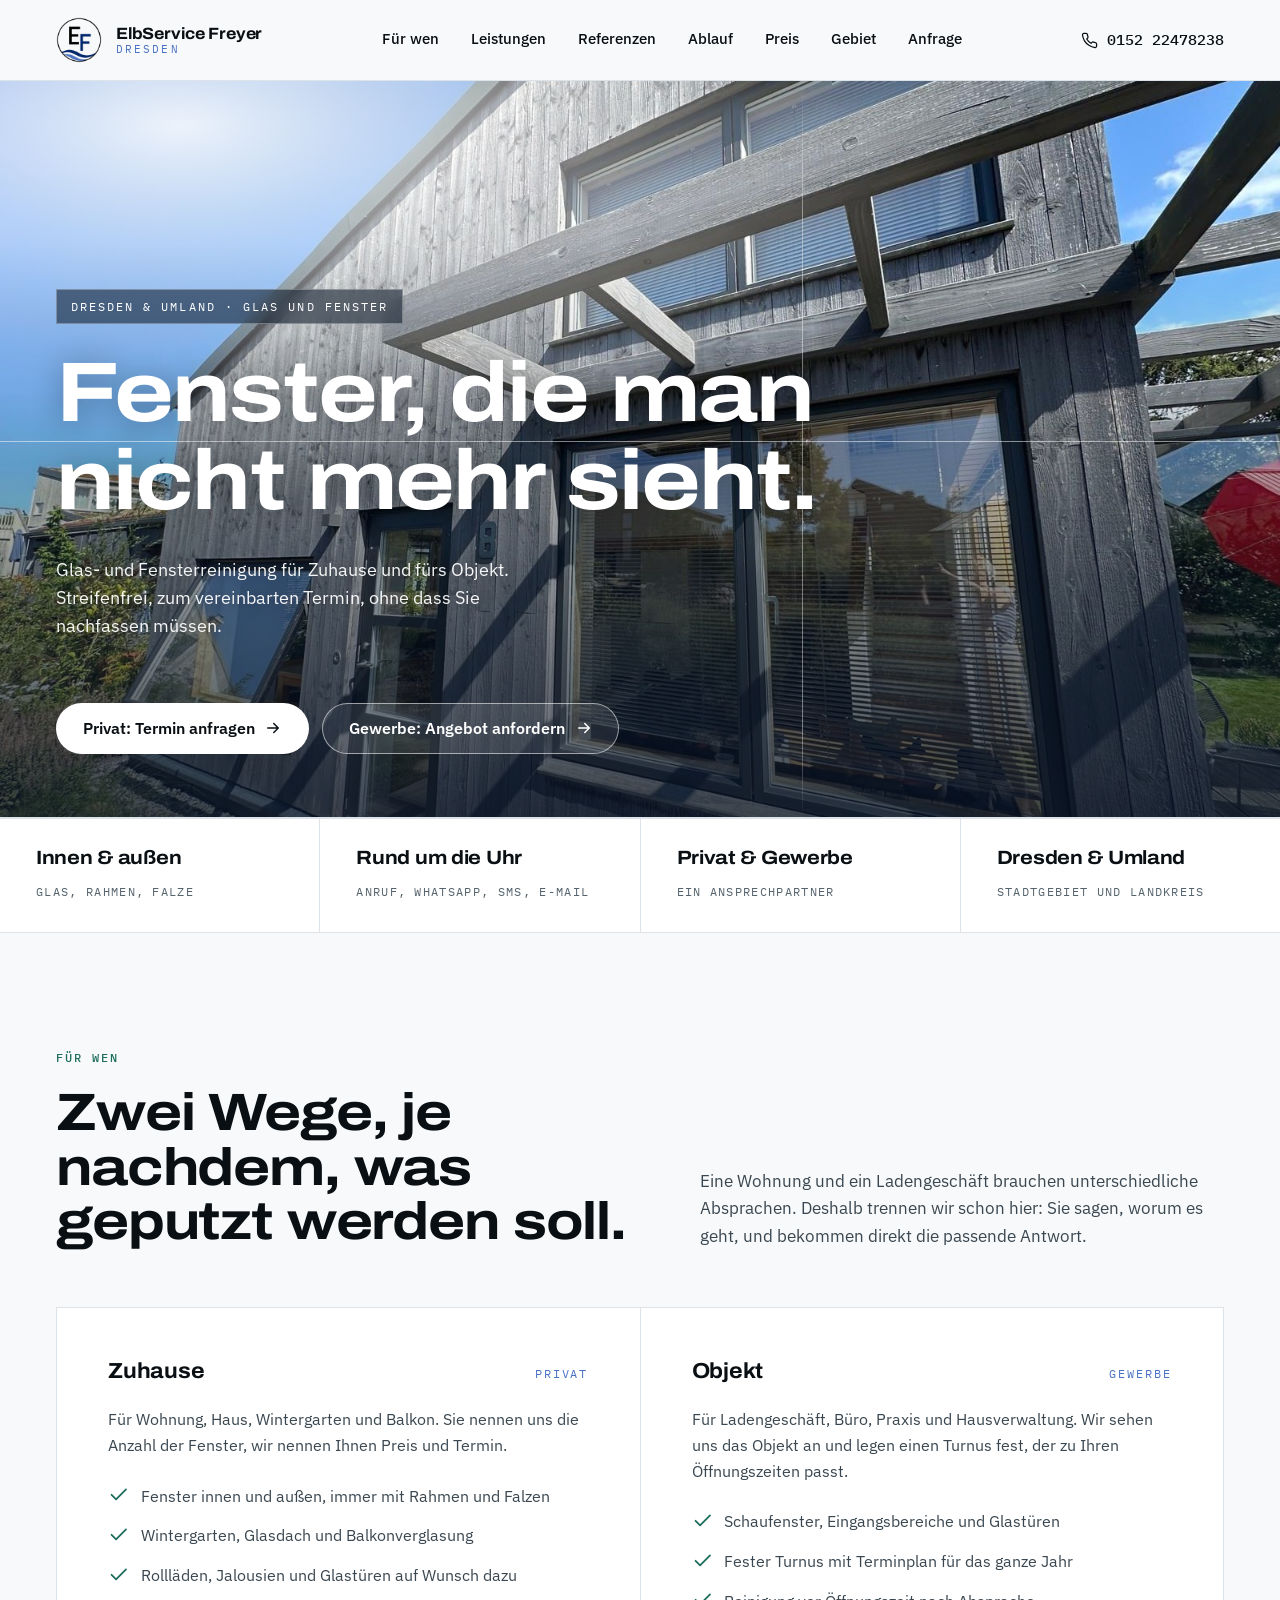
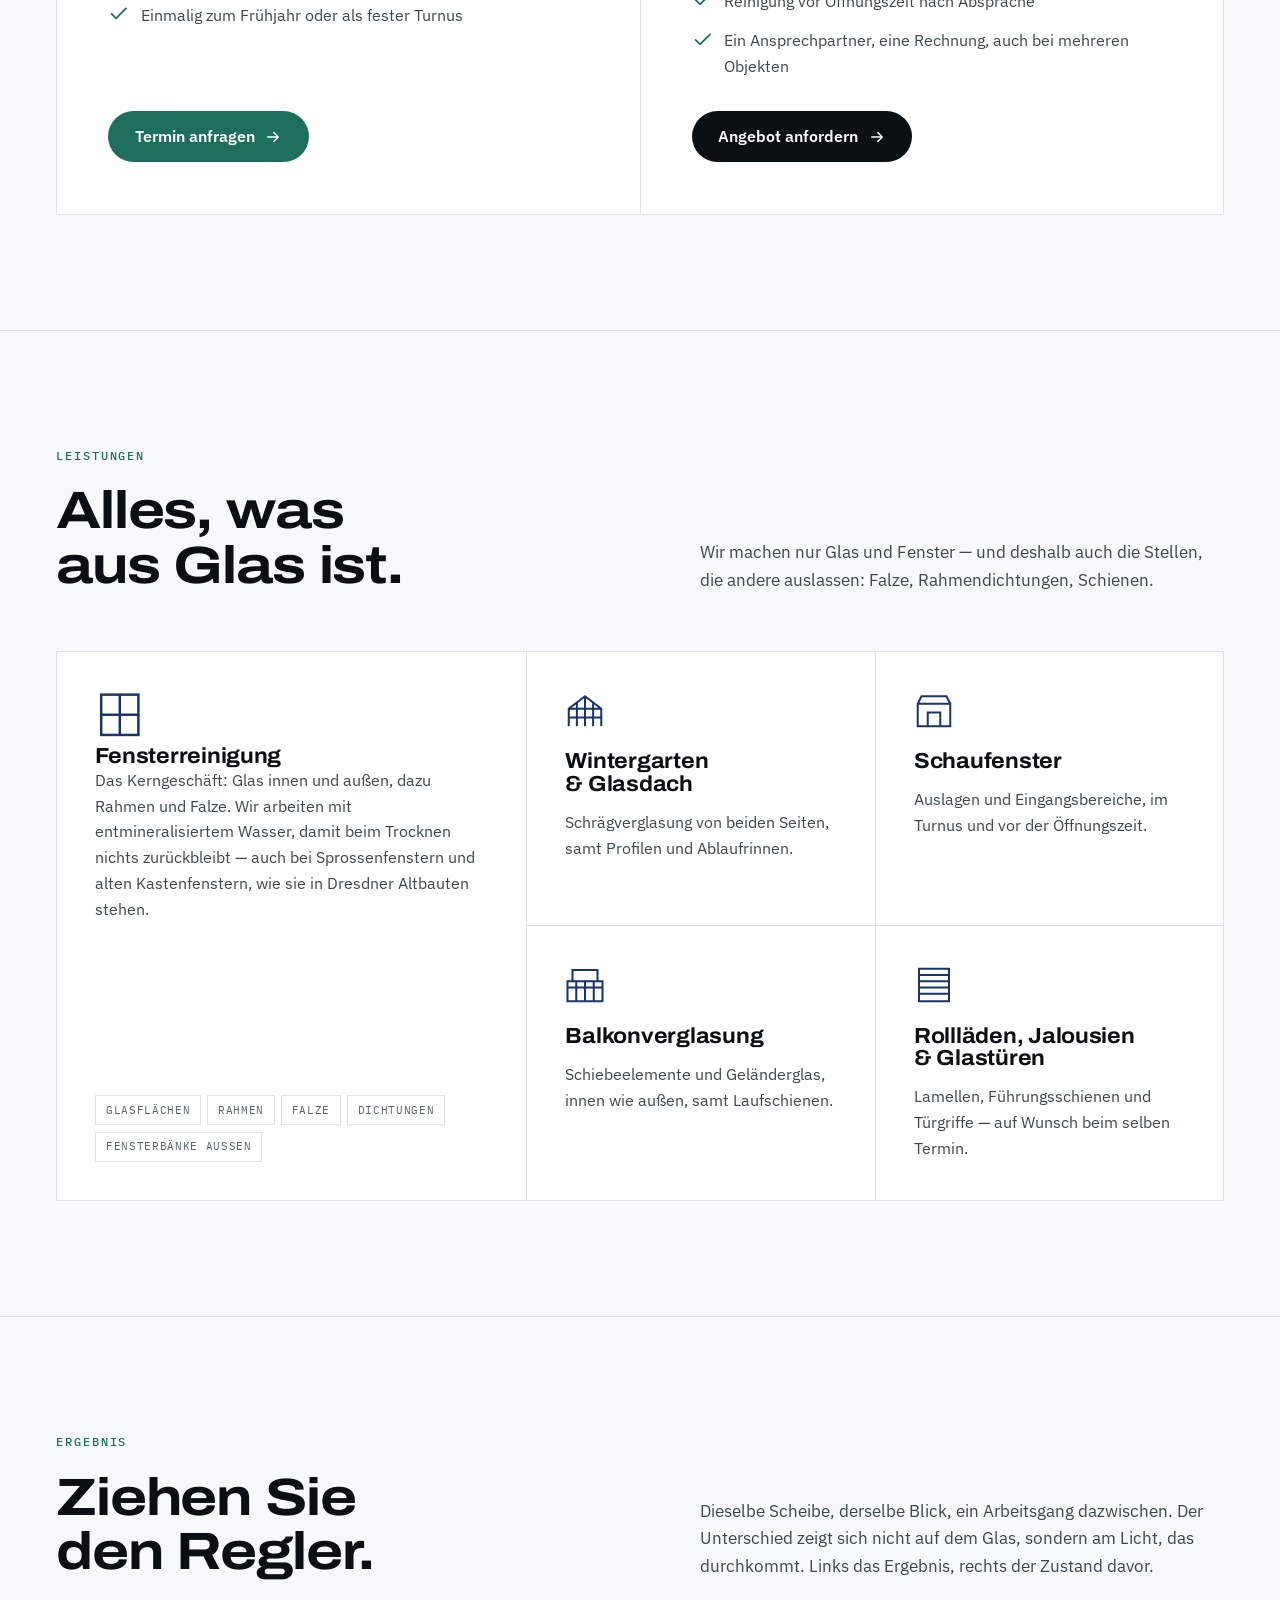
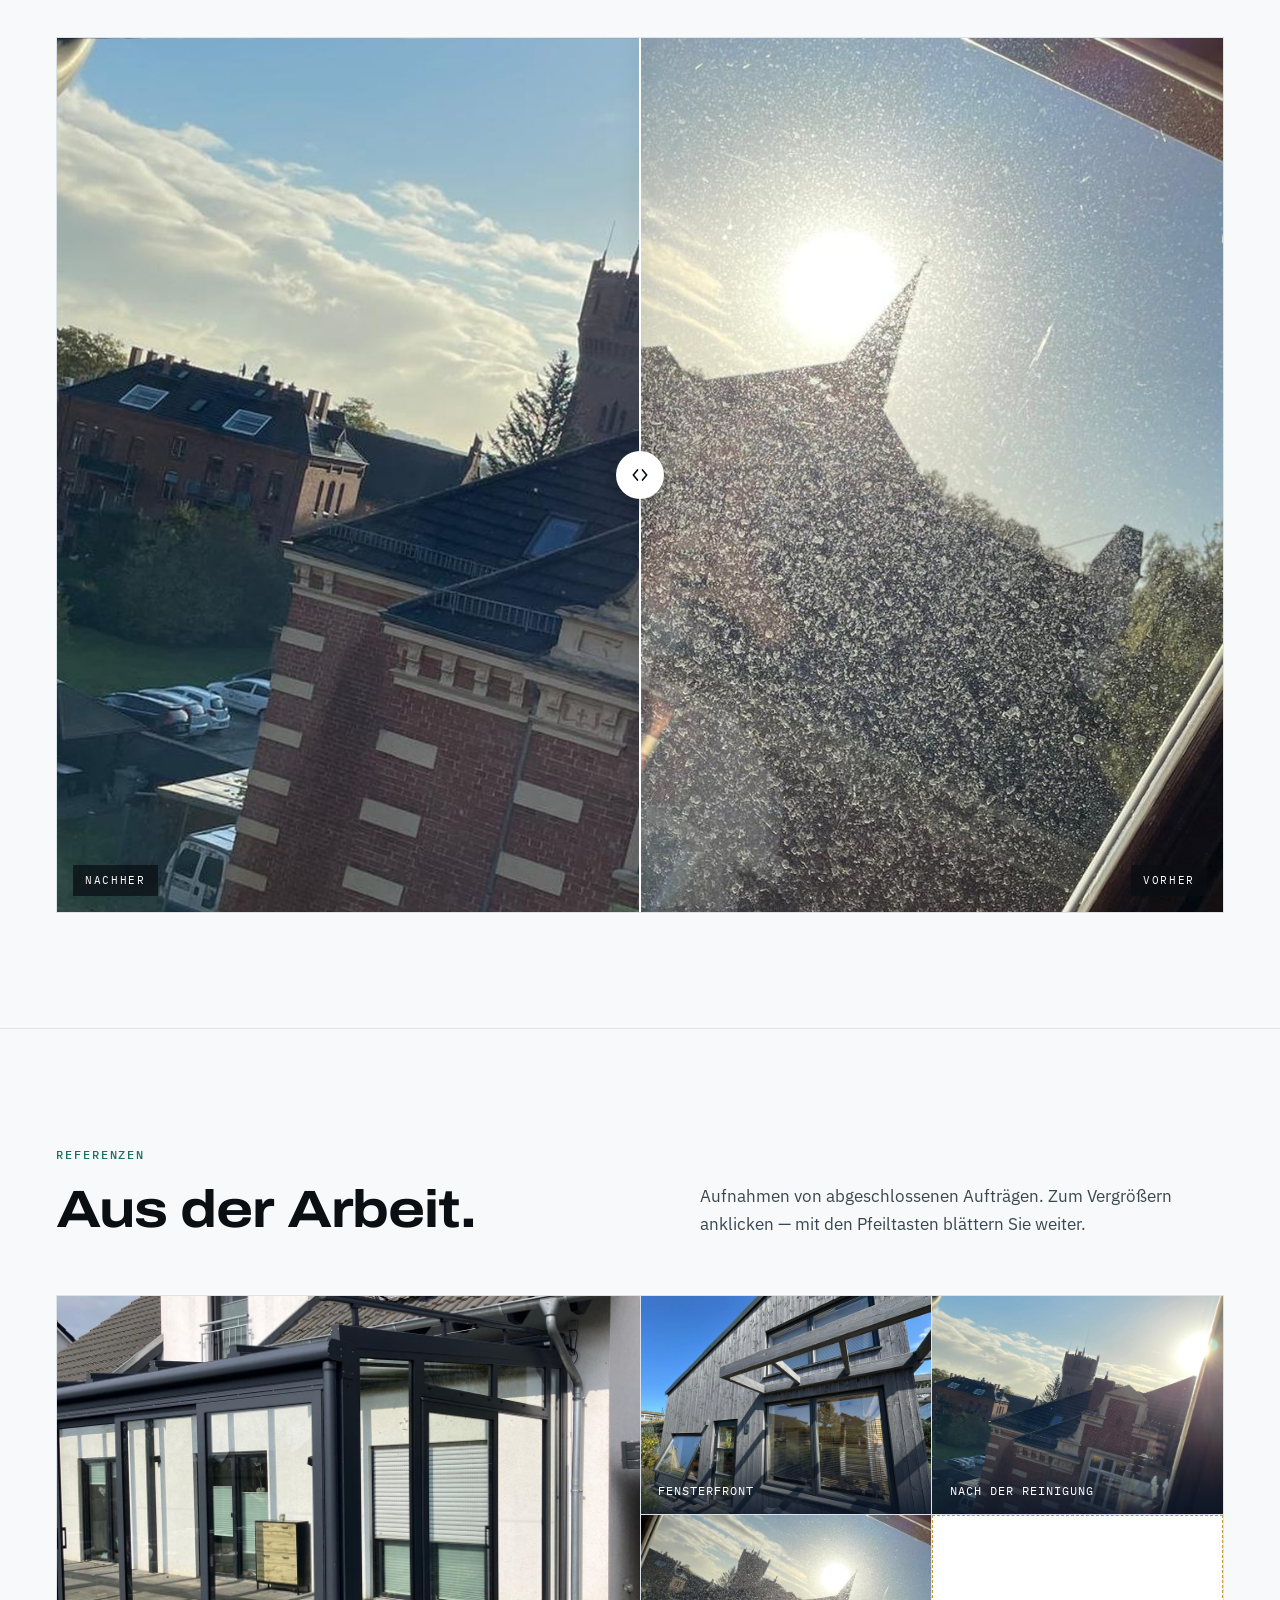
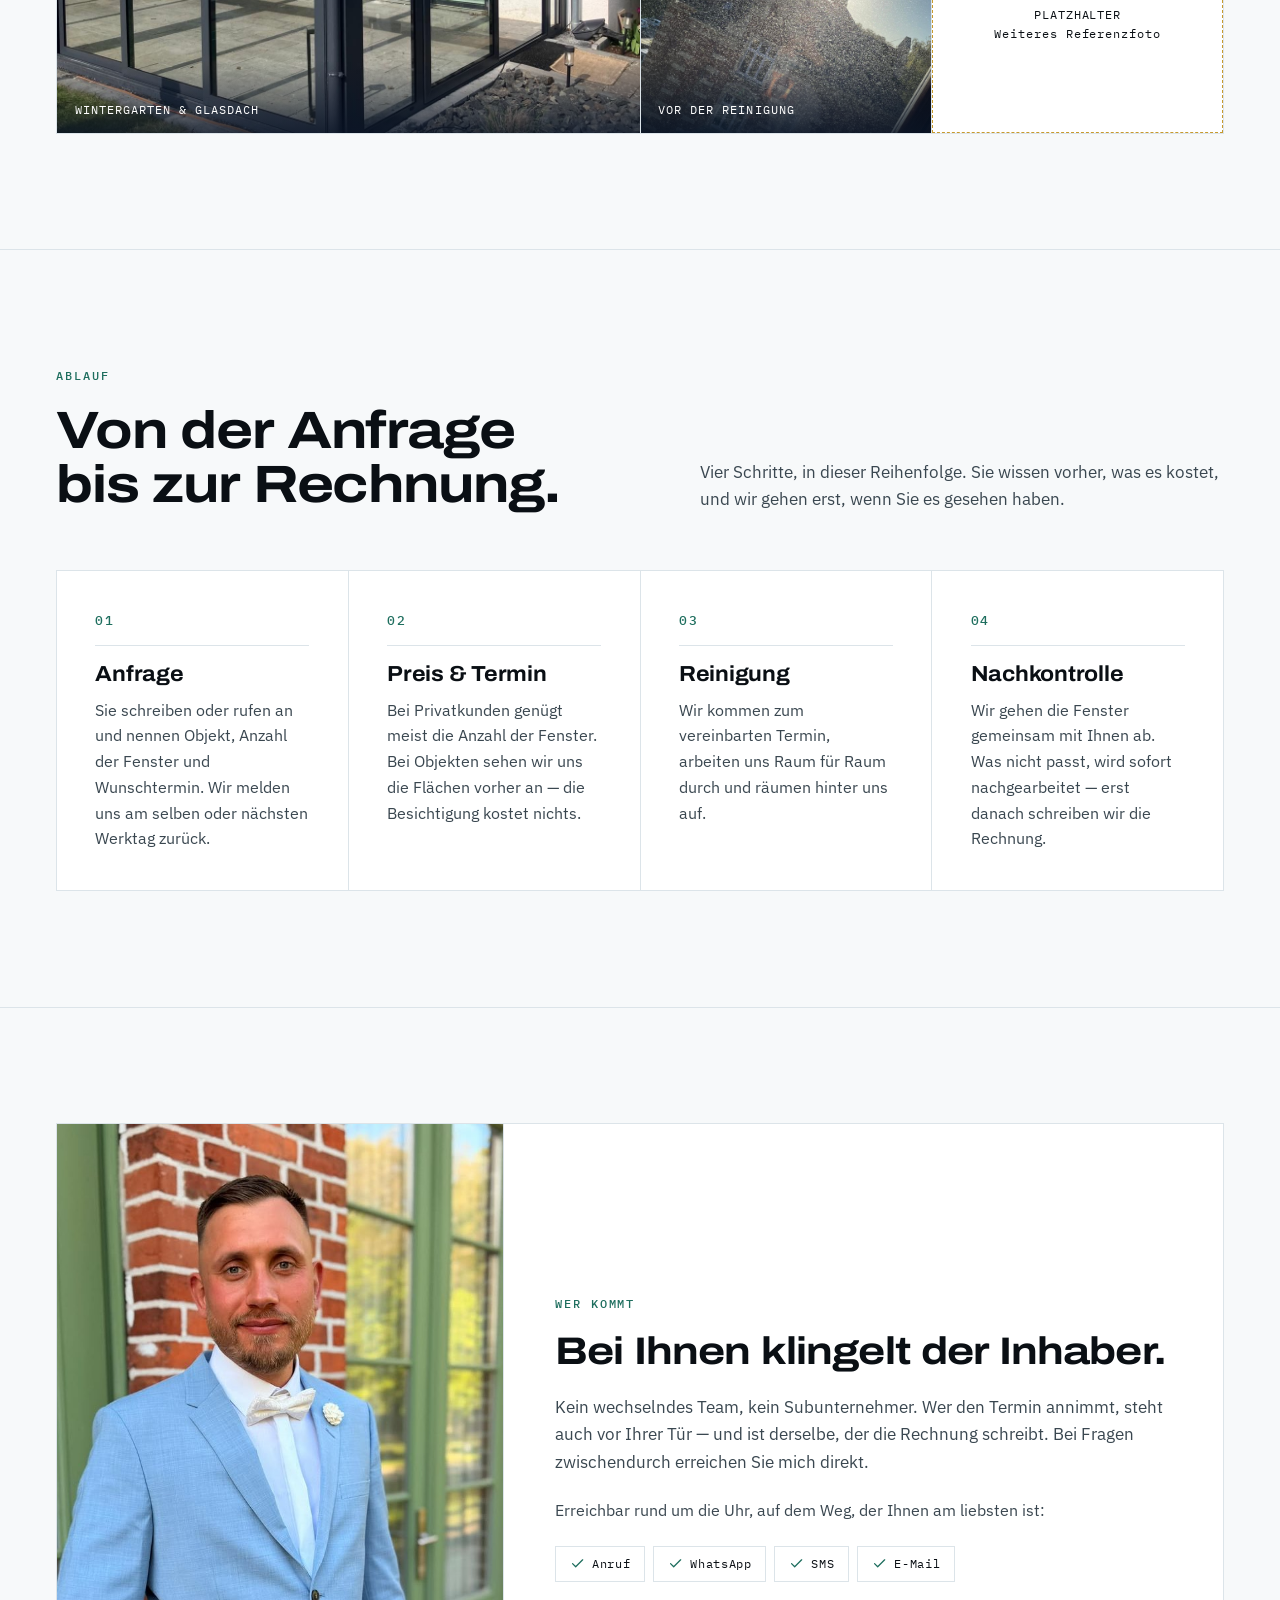
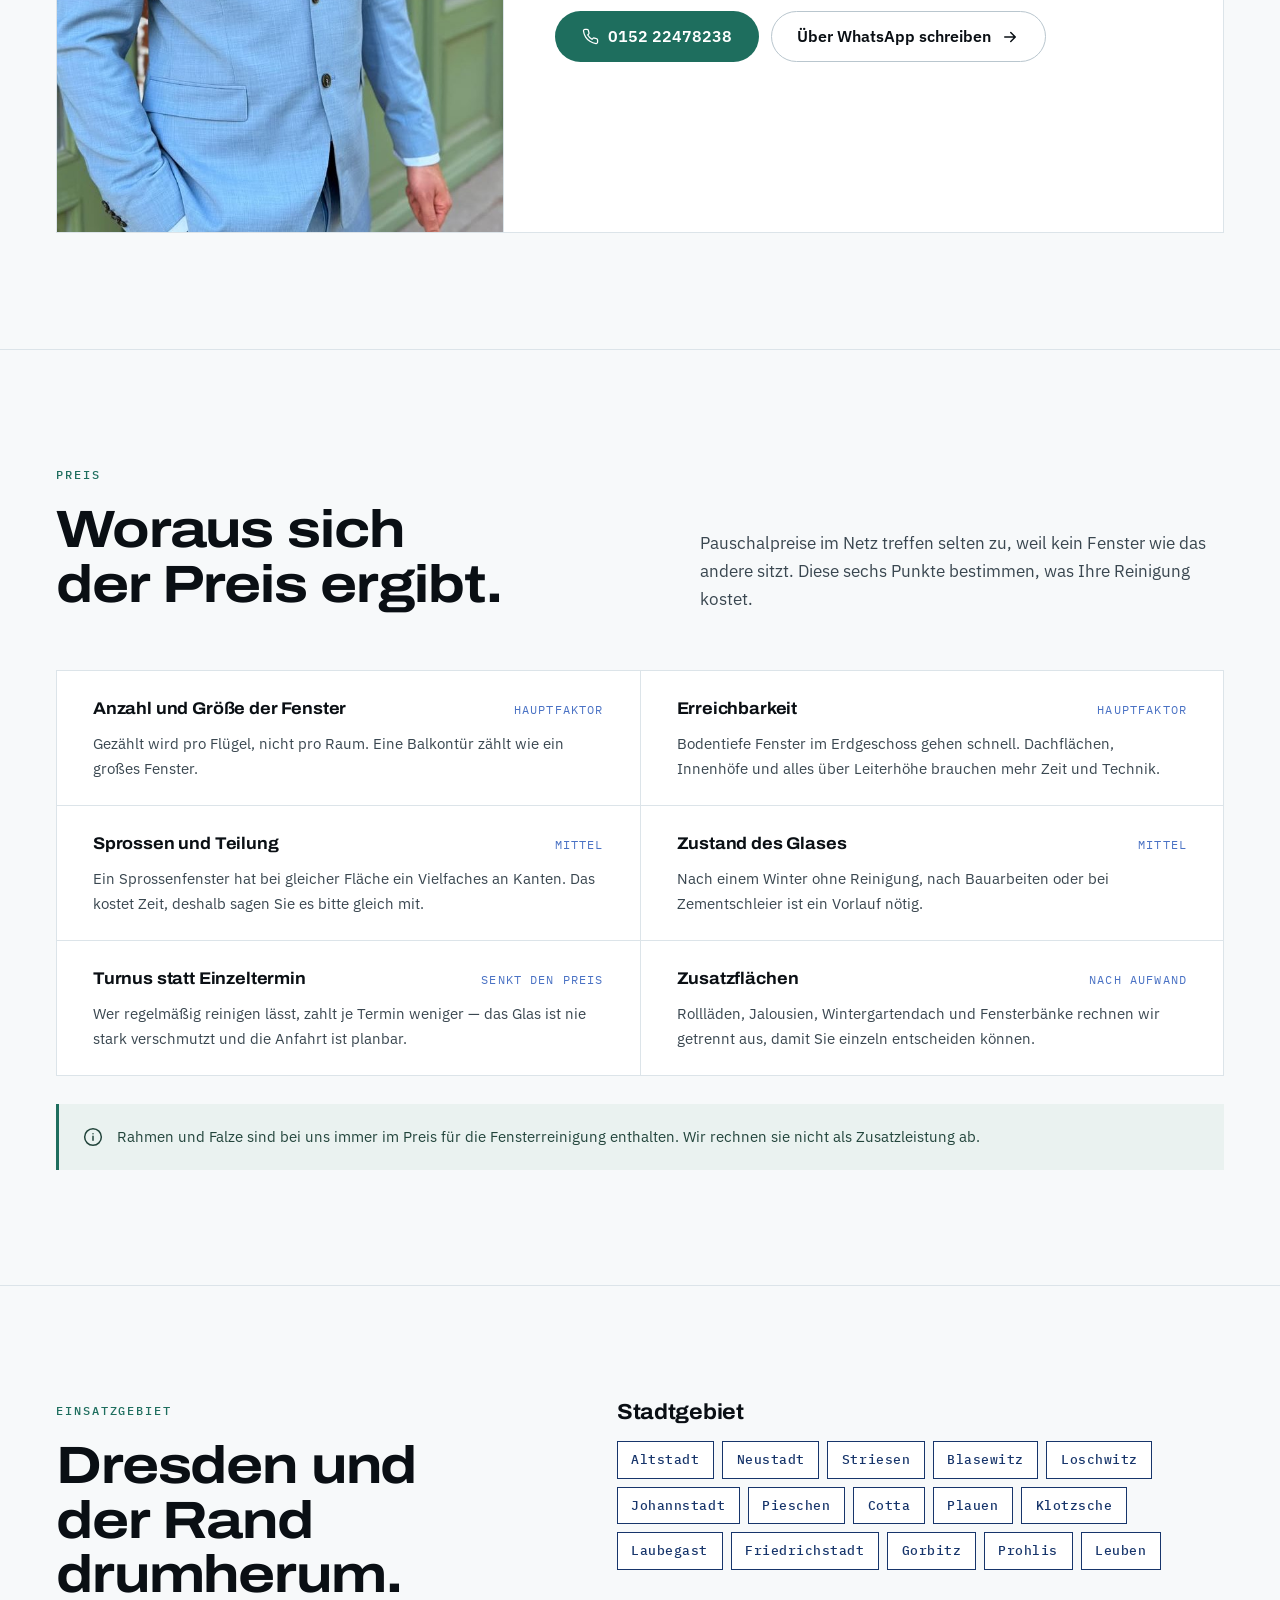
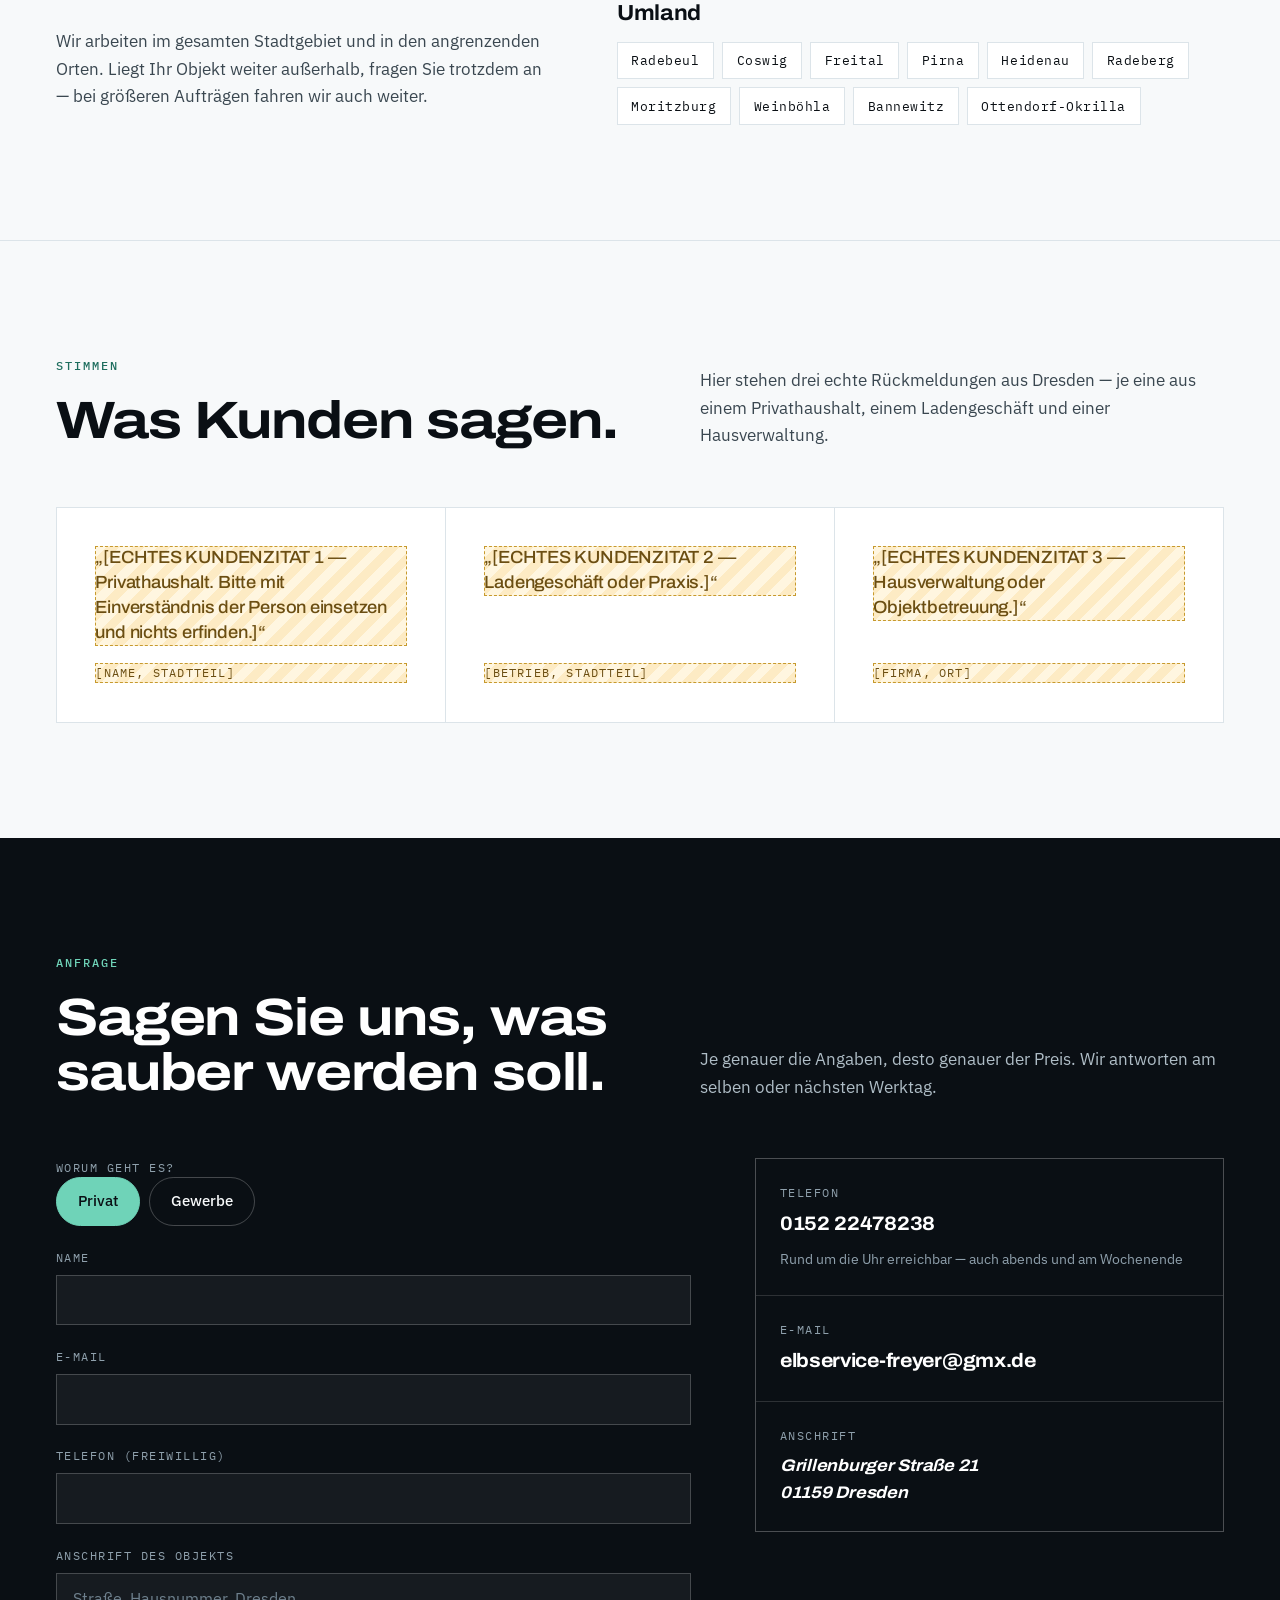
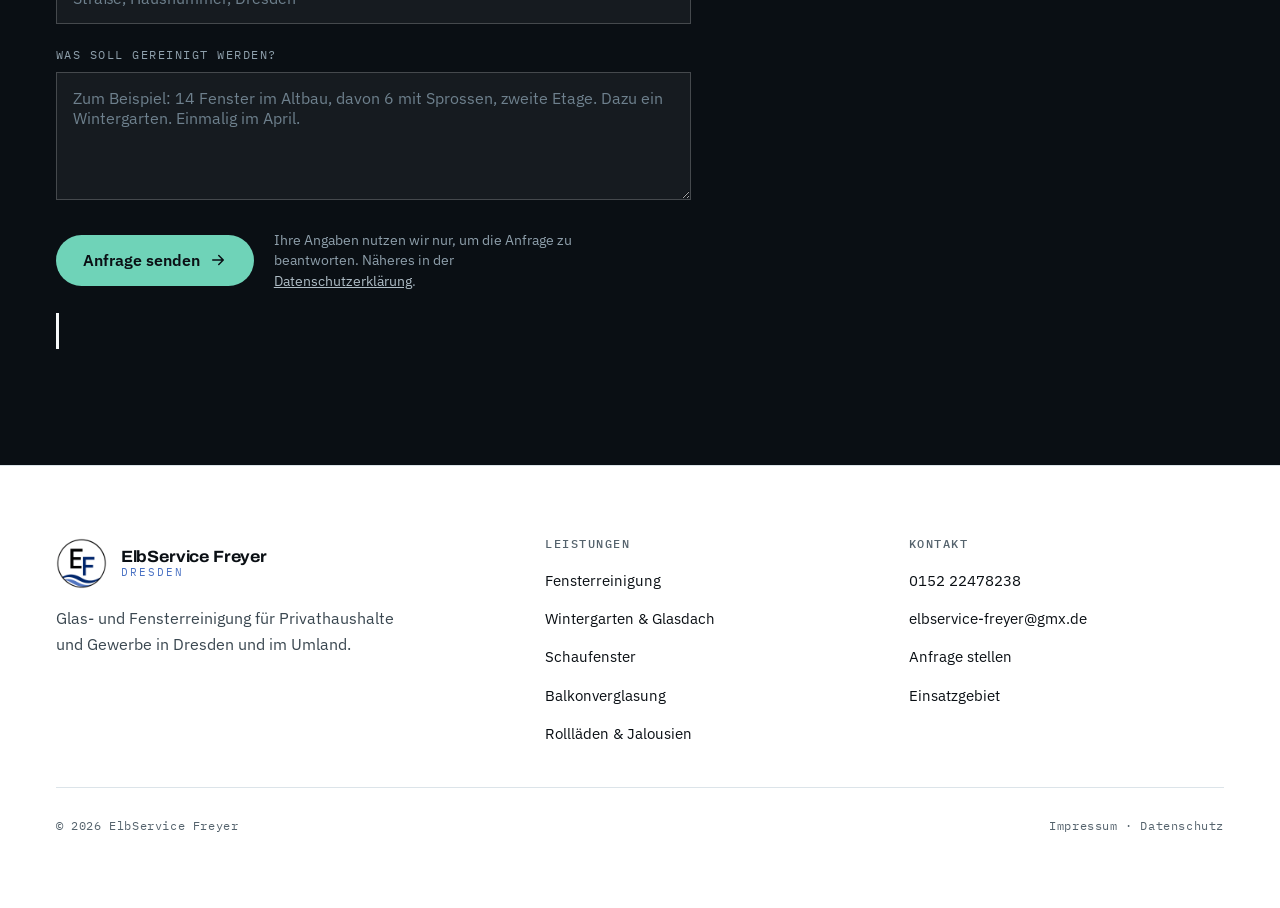
==== commit c34483cc: "Echte Daten, eigene Fotos, Referenzgalerie und Formularversand Kontaktdaten und Rechtstexte - Telefo" ====
--- a/index.html
+++ b/index.html
@@ -12,7 +12,7 @@
 <meta property="og:locale" content="de_DE">
 <meta property="og:title" content="ElbService Freyer — Glas- und Fensterreinigung in Dresden">
 <meta property="og:description" content="Fenster, die man nicht mehr sieht. Glas- und Fensterreinigung für Zuhause und fürs Objekt, in Dresden und im Umland.">
-<meta property="og:image" content="assets/img/logo-elbservice-freyer.png">
+<meta property="og:image" content="assets/img/aufmacher.jpg">
 
 <link rel="icon" href="assets/img/signet-ef.png">
 <link rel="apple-touch-icon" href="assets/img/signet-ef.png">
@@ -71,6 +71,7 @@
     <nav class="kopf__nav" aria-label="Hauptnavigation">
       <a href="#wege">Für wen</a>
       <a href="#leistungen">Leistungen</a>
+      <a href="#referenzen">Referenzen</a>
       <a href="#ablauf">Ablauf</a>
       <a href="#preis">Preis</a>
       <a href="#gebiet">Gebiet</a>
@@ -78,9 +79,9 @@
     </nav>
 
     <!-- KONTAKTDATEN: Telefonnummer an allen Stellen zugleich ersetzen -->
-    <a class="kopf__ruf" href="tel:+493511234567">
+    <a class="kopf__ruf" href="tel:+4915222478238">
       <svg width="17" height="17" aria-hidden="true"><use href="#i-telefon"/></svg>
-      <span class="platzhalter">0351 123 45 67</span>
+      <span>0152 22478238</span>
     </a>
   </div>
 </header>
@@ -121,8 +122,8 @@
       <span class="band__was">Glas, Rahmen, Falze</span>
     </div>
     <div class="band__feld">
-      <span class="band__wert">Einmalig oder im Turnus</span>
-      <span class="band__was">4, 8 oder 12 Wochen</span>
+      <span class="band__wert">Rund um die Uhr</span>
+      <span class="band__was">Anruf, WhatsApp, SMS, E-Mail</span>
     </div>
     <div class="band__feld">
       <span class="band__wert">Privat &amp; Gewerbe</span>
@@ -280,14 +281,17 @@
           <h2 id="ergebnis-titel">Ziehen Sie den Regler.</h2>
         </div>
         <p class="vorspann">
-          Der Unterschied zeigt sich nicht auf dem Glas, sondern am Licht, das
+          Dieselbe Scheibe, derselbe Blick, ein Arbeitsgang dazwischen. Der
+          Unterschied zeigt sich nicht auf dem Glas, sondern am Licht, das
           durchkommt. Links das Ergebnis, rechts der Zustand davor.
         </p>
       </div>
 
       <div class="ergebnis" data-ergebnis style="--stand:50%">
-        <img class="ergebnis__bild" src="assets/img/ergebnis-vorher.svg" alt="Fenster vor der Reinigung">
-        <img class="ergebnis__bild ergebnis__bild--nachher" src="assets/img/ergebnis-nachher.svg" alt="Dasselbe Fenster nach der Reinigung">
+        <img class="ergebnis__bild" src="assets/img/vergleich-vorher.jpg"
+             alt="Blick durch eine verschmutzte Fensterscheibe: Regenrückstände und Staub verschleiern das Gebäude dahinter" loading="lazy" width="1400" height="1050">
+        <img class="ergebnis__bild ergebnis__bild--nachher" src="assets/img/vergleich-nachher.jpg"
+             alt="Blick durch dieselbe Scheibe nach der Reinigung: Turm, Dach und Himmel sind klar zu erkennen" loading="lazy" width="1400" height="1050">
         <span class="ergebnis__schild ergebnis__schild--nachher">Nachher</span>
         <span class="ergebnis__schild ergebnis__schild--vorher">Vorher</span>
         <div class="ergebnis__kante" aria-hidden="true">
@@ -302,6 +306,68 @@
   </section>
 
   <!-- ====================================================================
+       Referenzen
+       ==================================================================== -->
+  <section class="abschnitt sprosse-oben" id="referenzen" aria-labelledby="referenzen-titel">
+    <div class="bahn">
+      <div class="kopfzeile-abschnitt">
+        <div>
+          <span class="marke">Referenzen</span>
+          <h2 id="referenzen-titel">Aus der Arbeit.</h2>
+        </div>
+        <p class="vorspann">
+          Aufnahmen von abgeschlossenen Aufträgen. Zum Vergrößern anklicken —
+          mit den Pfeiltasten blättern Sie weiter.
+        </p>
+      </div>
+
+      <div class="galerie" id="galerie">
+        <button class="galerie__stueck" type="button"
+                data-gross="assets/img/wintergarten.jpg"
+                data-text="Wintergarten mit Schiebeelementen und Glasdach, außen und innen gereinigt">
+          <img class="galerie__bild" src="assets/img/wintergarten.jpg" loading="lazy"
+               width="1200" height="1600"
+               alt="Anthrazitfarbener Wintergarten mit Schiebeelementen an einem Wohnhaus, frisch gereinigt">
+          <span class="galerie__was">Wintergarten &amp; Glasdach</span>
+        </button>
+
+        <button class="galerie__stueck" type="button"
+                data-gross="assets/img/aufmacher.jpg"
+                data-text="Fensterfront mit Festverglasung und Dachfenstern an einer Holzfassade">
+          <img class="galerie__bild" src="assets/img/aufmacher.jpg" loading="lazy"
+               width="1600" height="1056"
+               alt="Große Fensterfront mit Festverglasung an einer dunklen Holzfassade">
+          <span class="galerie__was">Fensterfront</span>
+        </button>
+
+        <button class="galerie__stueck" type="button"
+                data-gross="assets/img/vergleich-nachher.jpg"
+                data-text="Blick durch die fertig gereinigte Scheibe — Rahmen und Falze inbegriffen">
+          <img class="galerie__bild" src="assets/img/vergleich-nachher.jpg" loading="lazy"
+               width="1400" height="1050"
+               alt="Klarer Blick durch eine gereinigte Fensterscheibe auf Dächer und einen Turm">
+          <span class="galerie__was">Nach der Reinigung</span>
+        </button>
+
+        <button class="galerie__stueck" type="button"
+                data-gross="assets/img/vergleich-vorher.jpg"
+                data-text="Dieselbe Scheibe vor der Reinigung: Regenrückstände, Staub und Blütenstaub">
+          <img class="galerie__bild" src="assets/img/vergleich-vorher.jpg" loading="lazy"
+               width="1400" height="1050"
+               alt="Stark verschmutzte Fensterscheibe mit Regenrückständen im Gegenlicht">
+          <span class="galerie__was">Vor der Reinigung</span>
+        </button>
+
+        <div class="galerie__stueck platzhalter" style="display:grid;place-items:center;padding:1.5rem;cursor:default">
+          <span style="font-family:var(--daten);font-size:0.72rem;letter-spacing:0.08em;text-align:center">
+            PLATZHALTER<br>Weiteres Referenzfoto
+          </span>
+        </div>
+      </div>
+    </div>
+  </section>
+
+  <!-- ====================================================================
        Ablauf — vier Schritte, deren Reihenfolge zählt
        ==================================================================== -->
   <section class="abschnitt sprosse-oben" id="ablauf" aria-labelledby="ablauf-titel">
@@ -351,6 +417,51 @@
   </section>
 
   <!-- ====================================================================
+       Wer kommt
+       ==================================================================== -->
+  <section class="abschnitt sprosse-oben" id="person" aria-labelledby="person-titel">
+    <div class="bahn">
+      <div class="person">
+        <img class="person__bild" src="assets/img/portraet-freyer.jpg" loading="lazy"
+             width="672" height="1068"
+             alt="Porträt des Inhabers von ElbService Freyer">
+        <div class="person__satz">
+          <div>
+            <span class="marke">Wer kommt</span>
+            <h2 id="person-titel" style="font-size:clamp(1.7rem,3vw,2.5rem)">
+              Bei Ihnen klingelt der Inhaber.
+            </h2>
+          </div>
+          <p class="fenster__text" style="font-size:1.05rem">
+            Kein wechselndes Team, kein Subunternehmer. Wer den Termin annimmt,
+            steht auch vor Ihrer Tür — und ist derselbe, der die Rechnung
+            schreibt. Bei Fragen zwischendurch erreichen Sie mich direkt.
+          </p>
+          <p class="fenster__text">
+            Erreichbar rund um die Uhr, auf dem Weg, der Ihnen am liebsten ist:
+          </p>
+          <ul class="person__wege">
+            <li><svg aria-hidden="true"><use href="#i-haken"/></svg>Anruf</li>
+            <li><svg aria-hidden="true"><use href="#i-haken"/></svg>WhatsApp</li>
+            <li><svg aria-hidden="true"><use href="#i-haken"/></svg>SMS</li>
+            <li><svg aria-hidden="true"><use href="#i-haken"/></svg>E-Mail</li>
+          </ul>
+          <div style="display:flex;flex-wrap:wrap;gap:0.75rem;margin-top:0.5rem">
+            <a class="knopf knopf--voll" href="tel:+4915222478238">
+              <svg width="17" height="17" aria-hidden="true"><use href="#i-telefon"/></svg>
+              0152 22478238
+            </a>
+            <a class="knopf knopf--linie" href="https://wa.me/4915222478238" rel="noopener noreferrer" target="_blank">
+              Über WhatsApp schreiben
+              <svg class="knopf__pfeil" width="18" height="18" aria-hidden="true"><use href="#i-pfeil"/></svg>
+            </a>
+          </div>
+        </div>
+      </div>
+    </div>
+  </section>
+
+  <!-- ====================================================================
        Preis — was ihn bestimmt, statt erfundener Zahlen
        ==================================================================== -->
   <section class="abschnitt sprosse-oben" id="preis" aria-labelledby="preis-titel">
@@ -362,7 +473,7 @@
         </div>
         <p class="vorspann">
           Pauschalpreise im Netz treffen selten zu, weil kein Fenster wie das
-          andere sitzt. Diese fünf Punkte bestimmen, was Ihre Reinigung kostet.
+          andere sitzt. Diese sechs Punkte bestimmen, was Ihre Reinigung kostet.
         </p>
       </div>
 
@@ -518,7 +629,7 @@
 
       <div class="anfrage__raster">
         <!-- KONTAKTDATEN: E-Mail-Adresse für das Formular -->
-        <form class="formular" data-anfrage data-empfaenger="info@elbservice-freyer.de" novalidate>
+        <form class="formular" data-anfrage action="kontakt.php" method="post">
           <fieldset class="feldgruppe">
             <legend>Worum geht es?</legend>
             <div class="wahl">
@@ -531,29 +642,37 @@
 
           <div class="feld">
             <label for="f-name">Name</label>
-            <input type="text" id="f-name" name="name" autocomplete="name" required>
+            <input type="text" id="f-name" name="name" autocomplete="name" maxlength="120" required>
           </div>
 
           <div class="feld">
             <label for="f-email">E-Mail</label>
-            <input type="email" id="f-email" name="email" autocomplete="email" required>
+            <input type="email" id="f-email" name="email" autocomplete="email" maxlength="180" required>
           </div>
 
           <div class="feld">
             <label for="f-telefon">Telefon (freiwillig)</label>
-            <input type="tel" id="f-telefon" name="telefon" autocomplete="tel">
+            <input type="tel" id="f-telefon" name="telefon" autocomplete="tel" maxlength="60">
           </div>
 
           <div class="feld">
             <label for="f-objekt">Anschrift des Objekts</label>
-            <input type="text" id="f-objekt" name="objekt" placeholder="Straße, Hausnummer, Dresden" autocomplete="street-address">
+            <input type="text" id="f-objekt" name="objekt" maxlength="250"
+                   placeholder="Straße, Hausnummer, Dresden" autocomplete="street-address">
           </div>
 
           <div class="feld">
             <label for="f-nachricht">Was soll gereinigt werden?</label>
-            <textarea id="f-nachricht" name="nachricht" required
+            <textarea id="f-nachricht" name="nachricht" maxlength="5000" required
               placeholder="Zum Beispiel: 14 Fenster im Altbau, davon 6 mit Sprossen, zweite Etage. Dazu ein Wintergarten. Einmalig im April."></textarea>
           </div>
+
+          <!-- Falle fuer selbsttaetige Eintraege. Menschen sehen dieses Feld nicht. -->
+          <div class="falle" aria-hidden="true">
+            <label for="f-webseite">Dieses Feld bitte leer lassen</label>
+            <input type="text" id="f-webseite" name="webseite" tabindex="-1" autocomplete="off">
+          </div>
+          <input type="hidden" name="gestartet" value="">
 
           <div class="formular__fuss">
             <button class="knopf knopf--glas" type="submit">
@@ -565,23 +684,25 @@
               Näheres in der <a href="datenschutz.html">Datenschutzerklärung</a>.
             </p>
           </div>
+
+          <p class="meldung" id="formular-meldung" hidden></p>
         </form>
 
         <!-- KONTAKTDATEN: zentraler Block, hier alles auf einmal ersetzen -->
         <div class="draht">
           <div class="draht__zeile">
             <span class="draht__was">Telefon</span>
-            <a class="draht__wert platzhalter" href="tel:+493511234567">0351 123 45 67</a>
-            <span class="draht__zusatz">Montag bis Freitag, 8 bis 18 Uhr</span>
+            <a class="draht__wert" href="tel:+4915222478238">0152 22478238</a>
+            <span class="draht__zusatz">Rund um die Uhr erreichbar — auch abends und am Wochenende</span>
           </div>
           <div class="draht__zeile">
             <span class="draht__was">E-Mail</span>
-            <a class="draht__wert platzhalter" href="mailto:info@elbservice-freyer.de">info@elbservice-freyer.de</a>
+            <a class="draht__wert" href="mailto:elbservice-freyer@gmx.de">elbservice-freyer@gmx.de</a>
           </div>
           <div class="draht__zeile">
             <span class="draht__was">Anschrift</span>
-            <address class="draht__wert platzhalter" style="font-size:1.05rem">
-              [Straße und Hausnummer]<br>[PLZ] Dresden
+            <address class="draht__wert" style="font-size:1.05rem">
+              Grillenburger Straße 21<br>01159 Dresden
             </address>
           </div>
         </div>
@@ -622,8 +743,8 @@
       <div>
         <h4>Kontakt</h4>
         <ul class="fuss__liste">
-          <li><a class="platzhalter" href="tel:+493511234567">0351 123 45 67</a></li>
-          <li><a class="platzhalter" href="mailto:info@elbservice-freyer.de">info@elbservice-freyer.de</a></li>
+          <li><a href="tel:+4915222478238">0152 22478238</a></li>
+          <li><a href="mailto:elbservice-freyer@gmx.de">elbservice-freyer@gmx.de</a></li>
           <li><a href="#anfrage">Anfrage stellen</a></li>
           <li><a href="#gebiet">Einsatzgebiet</a></li>
         </ul>
@@ -642,9 +763,34 @@
 
 <!-- KONTAKTDATEN: Telefonnummer auch hier -->
 <nav class="rufleiste" aria-label="Schnellkontakt">
-  <a href="tel:+493511234567">Anrufen</a>
-  <a href="#anfrage">Anfrage senden</a>
+  <a href="tel:+4915222478238">Anrufen</a>
+  <a href="https://wa.me/4915222478238" rel="noopener noreferrer" target="_blank">WhatsApp</a>
+  <a href="#anfrage">Anfrage</a>
 </nav>
+
+
+<dialog class="lupe" id="lupe" aria-label="Referenzfoto in Großansicht">
+  <div class="lupe__kopf">
+    <button class="lupe__zu" type="button" data-lupe-zu>
+      Schließen
+      <svg width="14" height="14" viewBox="0 0 24 24" fill="none" stroke="currentColor" stroke-width="2.5" stroke-linecap="round" aria-hidden="true">
+        <path d="M18 6 6 18M6 6l12 12"/>
+      </svg>
+    </button>
+  </div>
+  <img class="lupe__bild" id="lupe-bild" alt="">
+  <div class="lupe__fuss">
+    <span id="lupe-text"></span>
+    <span class="lupe__blaettern">
+      <button class="lupe__pfeil" type="button" data-lupe-zurueck aria-label="Vorheriges Foto">
+        <svg width="18" height="18" viewBox="0 0 24 24" fill="none" stroke="currentColor" stroke-width="2" stroke-linecap="round" stroke-linejoin="round" aria-hidden="true"><path d="M15 6l-6 6 6 6"/></svg>
+      </button>
+      <button class="lupe__pfeil" type="button" data-lupe-weiter aria-label="Nächstes Foto">
+        <svg width="18" height="18" viewBox="0 0 24 24" fill="none" stroke="currentColor" stroke-width="2" stroke-linecap="round" stroke-linejoin="round" aria-hidden="true"><path d="M9 6l6 6-6 6"/></svg>
+      </button>
+    </span>
+  </div>
+</dialog>
 
 <script src="assets/js/seite.js"></script>
 <script>document.getElementById("jahr").textContent = new Date().getFullYear();</script>
--- a/assets/css/stil.css
+++ b/assets/css/stil.css
@@ -301,7 +301,7 @@
   bottom: 0;
   z-index: 60;
   display: grid;
-  grid-template-columns: 1fr 1fr;
+  grid-template-columns: repeat(3, 1fr);
   border-top: var(--steg) solid var(--dunst);
   background: var(--weiss);
 }
@@ -314,8 +314,11 @@
   text-decoration: none;
 }
 
-.rufleiste a + a {
+.rufleiste a + a { border-left: var(--steg) solid var(--dunst); }
+
+.rufleiste a:last-child {
   background: var(--glaskante);
+  border-left: 0;
   color: var(--weiss);
 }
 
@@ -340,13 +343,14 @@
   inset: 0;
   z-index: -2;
   background-color: #9FBBD4;
+  background-position: center 62%;
   background-image:
     /* Verdunklung nur unten, wo die Schrift steht */
     linear-gradient(to top, rgba(9, 20, 38, 0.78) 0%, rgba(9, 20, 38, 0.46) 32%, rgba(9, 20, 38, 0.12) 58%, rgba(9, 20, 38, 0) 78%),
     /* Lichteinfall von links oben, wie durch eine offene Fensterlaibung */
     radial-gradient(120% 90% at 14% 6%, rgba(255, 255, 255, 0.9) 0%, rgba(255, 255, 255, 0) 52%),
     /* Himmel ueber der Elbe: hell oben, tief unten */
-    linear-gradient(to bottom, #DCEAF4 0%, #A7C4DC 34%, #5D82AB 68%, #1F3D68 100%);
+    url("../img/aufmacher.jpg");
   background-size: cover;
   background-position: center;
 }
@@ -695,12 +699,12 @@
   border: var(--steg) solid var(--dunst);
   background: var(--weiss);
   overflow: hidden;
-  aspect-ratio: 16 / 10;
+  aspect-ratio: 4 / 5;
   touch-action: pan-y;
 }
 
 @media (min-width: 50rem) {
-  .ergebnis { aspect-ratio: 2 / 1; }
+  .ergebnis { aspect-ratio: 4 / 3; }
 }
 
 .ergebnis__bild {
@@ -1230,3 +1234,225 @@
 }
 
 a.platzhalter:hover { color: #4A360C; }
+
+/* --- Referenzen: Bilder in einem Fenster mit ungleichen Feldern ---------- */
+
+.galerie {
+  display: grid;
+  grid-template-columns: repeat(2, minmax(0, 1fr));
+  gap: var(--steg);
+  background: var(--dunst);
+  border: var(--steg) solid var(--dunst);
+}
+
+@media (min-width: 56rem) {
+  .galerie { grid-template-columns: repeat(4, minmax(0, 1fr)); }
+  /* Das erste Bild bekommt zwei Felder — es traegt den Abschnitt. */
+  .galerie__stueck:first-child { grid-column: span 2; grid-row: span 2; }
+}
+
+.galerie__stueck {
+  position: relative;
+  display: block;
+  padding: 0;
+  border: 0;
+  background: var(--weiss);
+  cursor: zoom-in;
+  overflow: hidden;
+  aspect-ratio: 4 / 3;
+  font: inherit;
+  color: inherit;
+  text-align: left;
+}
+
+@media (min-width: 56rem) {
+  .galerie__stueck:first-child { aspect-ratio: auto; }
+}
+
+.galerie__bild {
+  position: absolute;
+  inset: 0;
+  width: 100%;
+  height: 100%;
+  object-fit: cover;
+  transition: transform 0.45s cubic-bezier(0.2, 0, 0.2, 1);
+}
+
+.galerie__stueck:hover .galerie__bild { transform: scale(1.04); }
+
+.galerie__was {
+  position: absolute;
+  left: 0;
+  right: 0;
+  bottom: 0;
+  padding: 2.5rem 1.1rem 0.9rem;
+  background: linear-gradient(to top, rgba(9, 20, 38, 0.82), rgba(9, 20, 38, 0));
+  color: var(--weiss);
+  font-family: var(--daten);
+  font-size: 0.72rem;
+  letter-spacing: 0.09em;
+  text-transform: uppercase;
+}
+
+@media (prefers-reduced-motion: reduce) {
+  .galerie__bild { transition: none; }
+  .galerie__stueck:hover .galerie__bild { transform: none; }
+}
+
+/* Grossansicht.
+   Wichtig: der eigene display-Wert gilt nur im geoeffneten Zustand. Sonst
+   schlaegt er die Browserregel fuer das geschlossene <dialog>, und das
+   unsichtbare Fenster liegt ueber der Seite und faengt jeden Klick ab. */
+.lupe { display: none; }
+
+.lupe[open] {
+  position: fixed;
+  inset: 0;
+  z-index: 90;
+  display: grid;
+  grid-template-rows: auto 1fr auto;
+  gap: 1rem;
+  padding: clamp(1rem, 3vw, 2rem);
+  background: rgba(9, 20, 38, 0.94);
+  border: 0;
+  max-width: none;
+  max-height: none;
+  width: 100%;
+  height: 100%;
+}
+
+.lupe::backdrop { background: rgba(9, 20, 38, 0.94); }
+
+.lupe__kopf { display: flex; justify-content: flex-end; }
+
+.lupe__zu {
+  display: inline-flex;
+  align-items: center;
+  gap: 0.5rem;
+  padding: 0.6rem 1.1rem;
+  border: var(--steg) solid rgba(255, 255, 255, 0.35);
+  border-radius: 999px;
+  background: transparent;
+  color: var(--weiss);
+  font-family: var(--daten);
+  font-size: 0.76rem;
+  letter-spacing: 0.1em;
+  text-transform: uppercase;
+  cursor: pointer;
+}
+
+.lupe__zu:hover { background: rgba(255, 255, 255, 0.12); }
+
+.lupe__bild {
+  min-height: 0;
+  width: 100%;
+  height: 100%;
+  object-fit: contain;
+}
+
+.lupe__fuss {
+  display: flex;
+  flex-wrap: wrap;
+  align-items: center;
+  justify-content: space-between;
+  gap: 1rem;
+  color: rgba(255, 255, 255, 0.82);
+  font-family: var(--daten);
+  font-size: 0.76rem;
+  letter-spacing: 0.06em;
+}
+
+.lupe__blaettern { display: flex; gap: 0.5rem; }
+
+.lupe__pfeil {
+  display: grid;
+  place-items: center;
+  width: 2.75rem;
+  height: 2.75rem;
+  border: var(--steg) solid rgba(255, 255, 255, 0.35);
+  border-radius: 999px;
+  background: transparent;
+  color: var(--weiss);
+  cursor: pointer;
+}
+
+.lupe__pfeil:hover { background: rgba(255, 255, 255, 0.12); }
+
+/* --- Wer bei Ihnen klingelt ---------------------------------------------- */
+
+.person {
+  display: grid;
+  grid-template-columns: minmax(0, 1fr);
+  gap: var(--steg);
+  background: var(--dunst);
+  border: var(--steg) solid var(--dunst);
+}
+
+@media (min-width: 54rem) {
+  .person { grid-template-columns: minmax(0, 0.62fr) minmax(0, 1fr); }
+}
+
+.person__bild {
+  width: 100%;
+  height: 100%;
+  min-height: 20rem;
+  object-fit: cover;
+  object-position: 50% 22%;
+  background: var(--weiss);
+}
+
+.person__satz {
+  display: flex;
+  flex-direction: column;
+  justify-content: center;   /* mittig zum hohen Bild daneben */
+  gap: 1.35rem;
+  padding: clamp(2rem, 4vw, 3.25rem);
+  background: var(--weiss);
+}
+
+.person__wege {
+  display: flex;
+  flex-wrap: wrap;
+  gap: 0.5rem;
+  margin: 0;
+  padding: 0;
+  list-style: none;
+}
+
+.person__wege li {
+  display: inline-flex;
+  align-items: center;
+  gap: 0.45rem;
+  padding: 0.45rem 0.85rem;
+  border: var(--steg) solid var(--dunst);
+  font-family: var(--daten);
+  font-size: 0.74rem;
+  letter-spacing: 0.06em;
+}
+
+.person__wege svg { width: 0.95rem; height: 0.95rem; color: var(--glaskante); }
+
+/* --- Rueckmeldung des Formulars ------------------------------------------ */
+
+.meldung {
+  display: flex;
+  gap: 0.85rem;
+  align-items: flex-start;
+  padding: 1.15rem 1.35rem;
+  border-left: 3px solid;
+  font-size: 0.965rem;
+}
+
+.meldung svg { width: 1.25rem; height: 1.25rem; flex-shrink: 0; margin-top: 0.15rem; }
+
+.meldung--gut  { background: rgba(111, 211, 184, 0.14); border-color: #6FD3B8; color: #C7EFE3; }
+.meldung--fehl { background: rgba(255, 138, 128, 0.12); border-color: #FF8A80; color: #FFCFCA; }
+
+/* Falle fuer selbsttaetige Eintraege — fuer Menschen unsichtbar */
+.falle {
+  position: absolute;
+  left: -9999px;
+  width: 1px;
+  height: 1px;
+  overflow: hidden;
+}
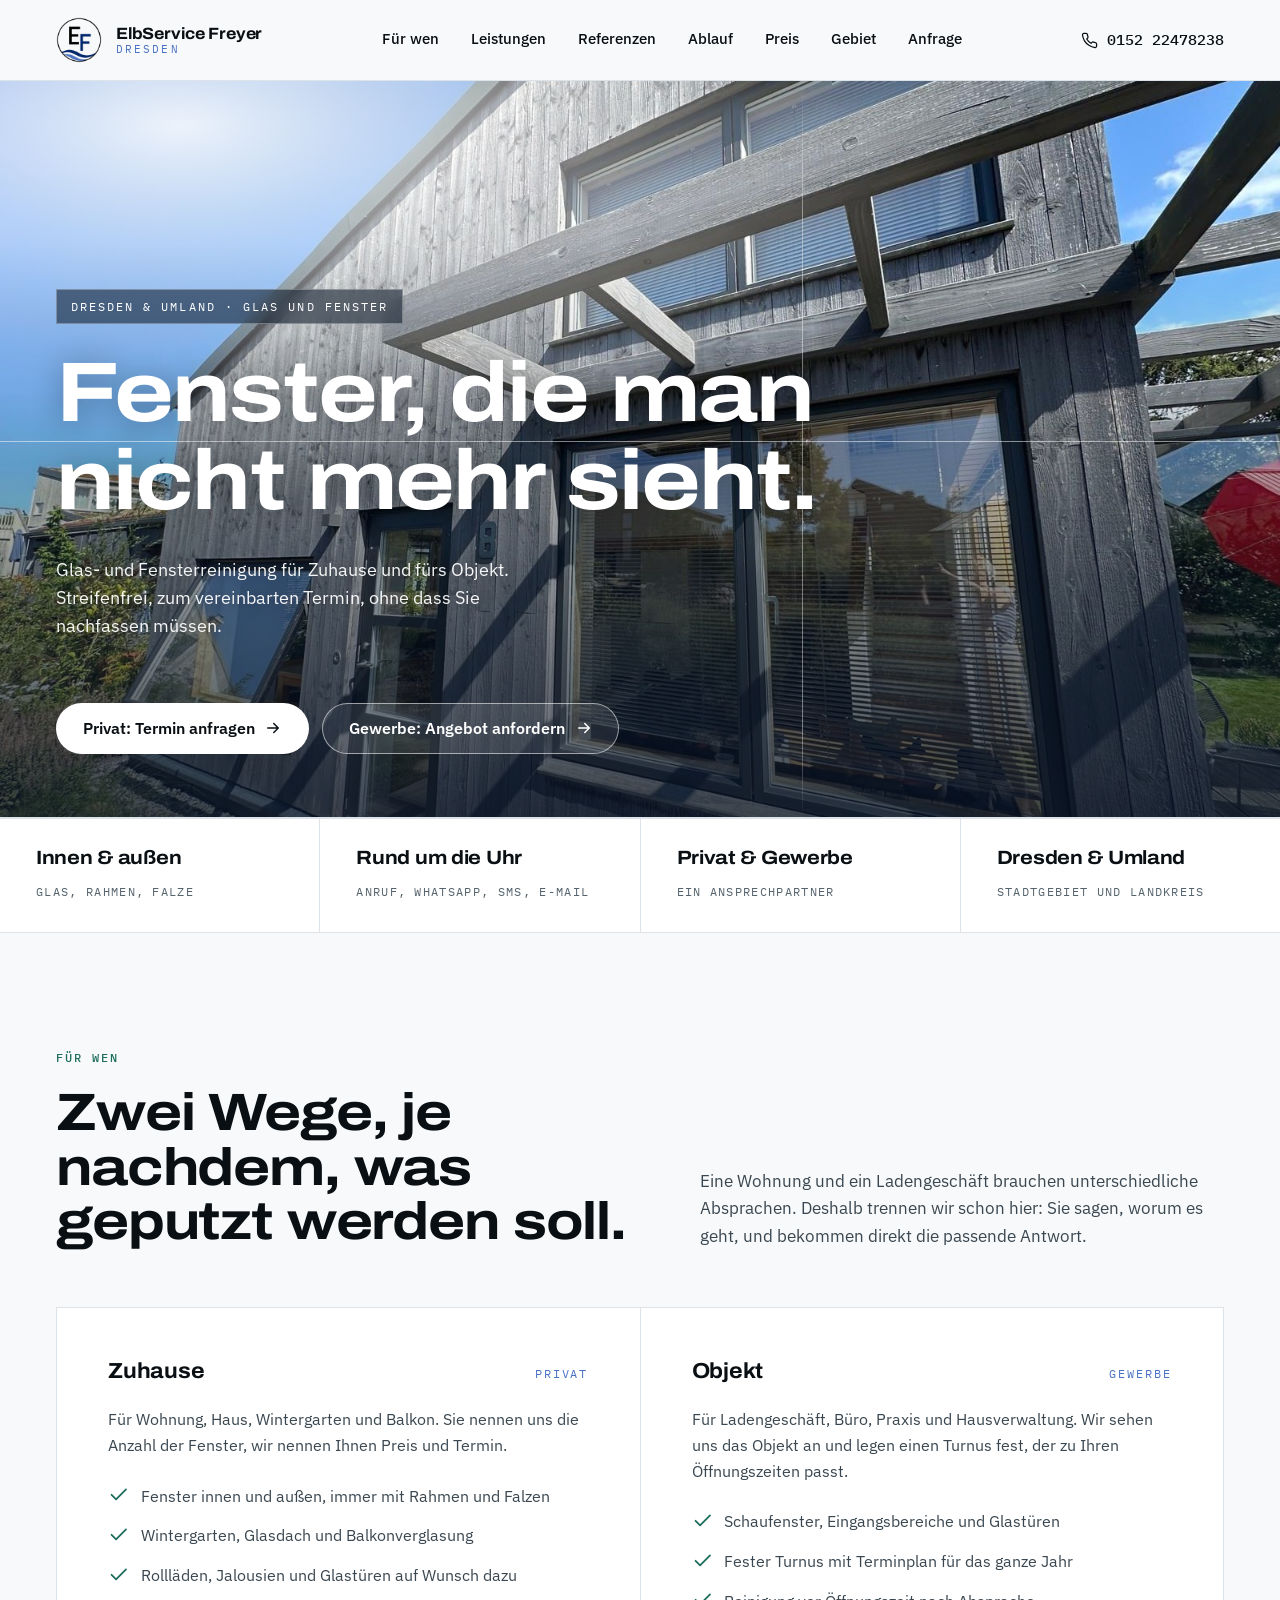
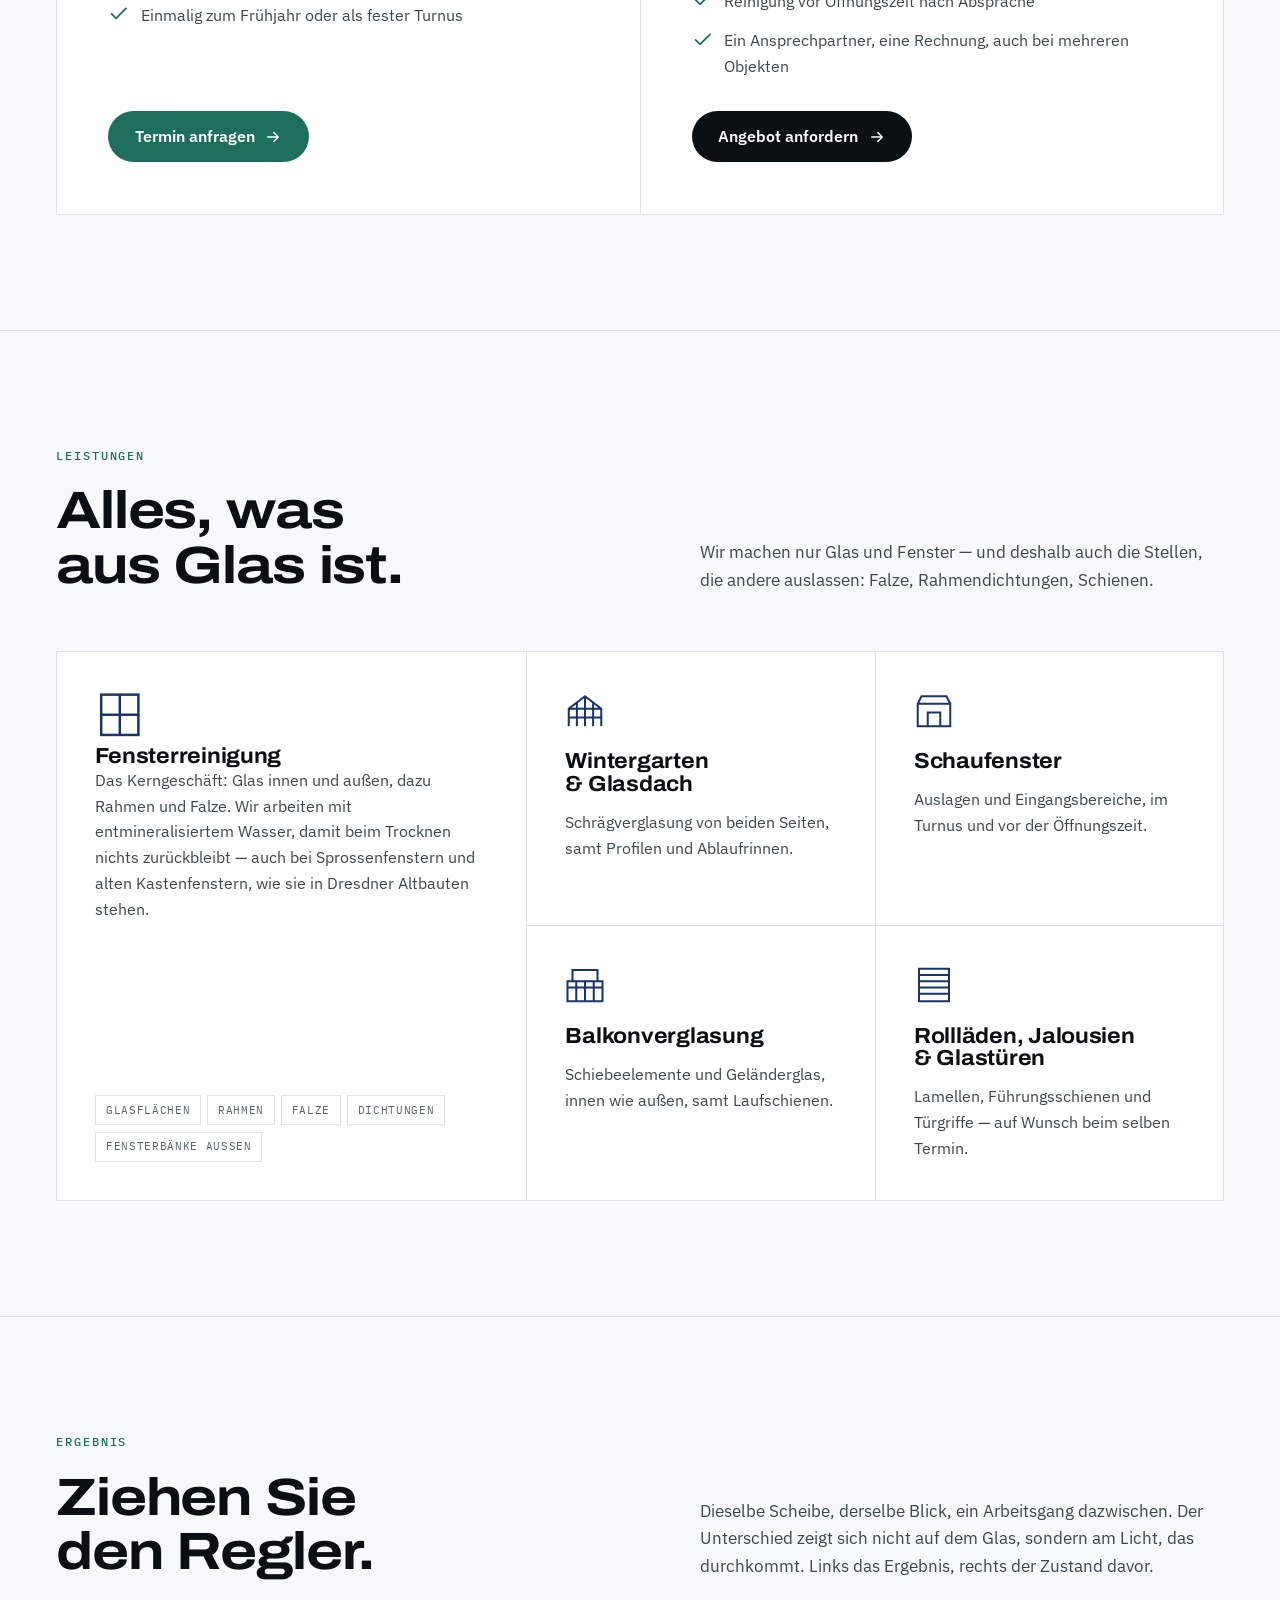
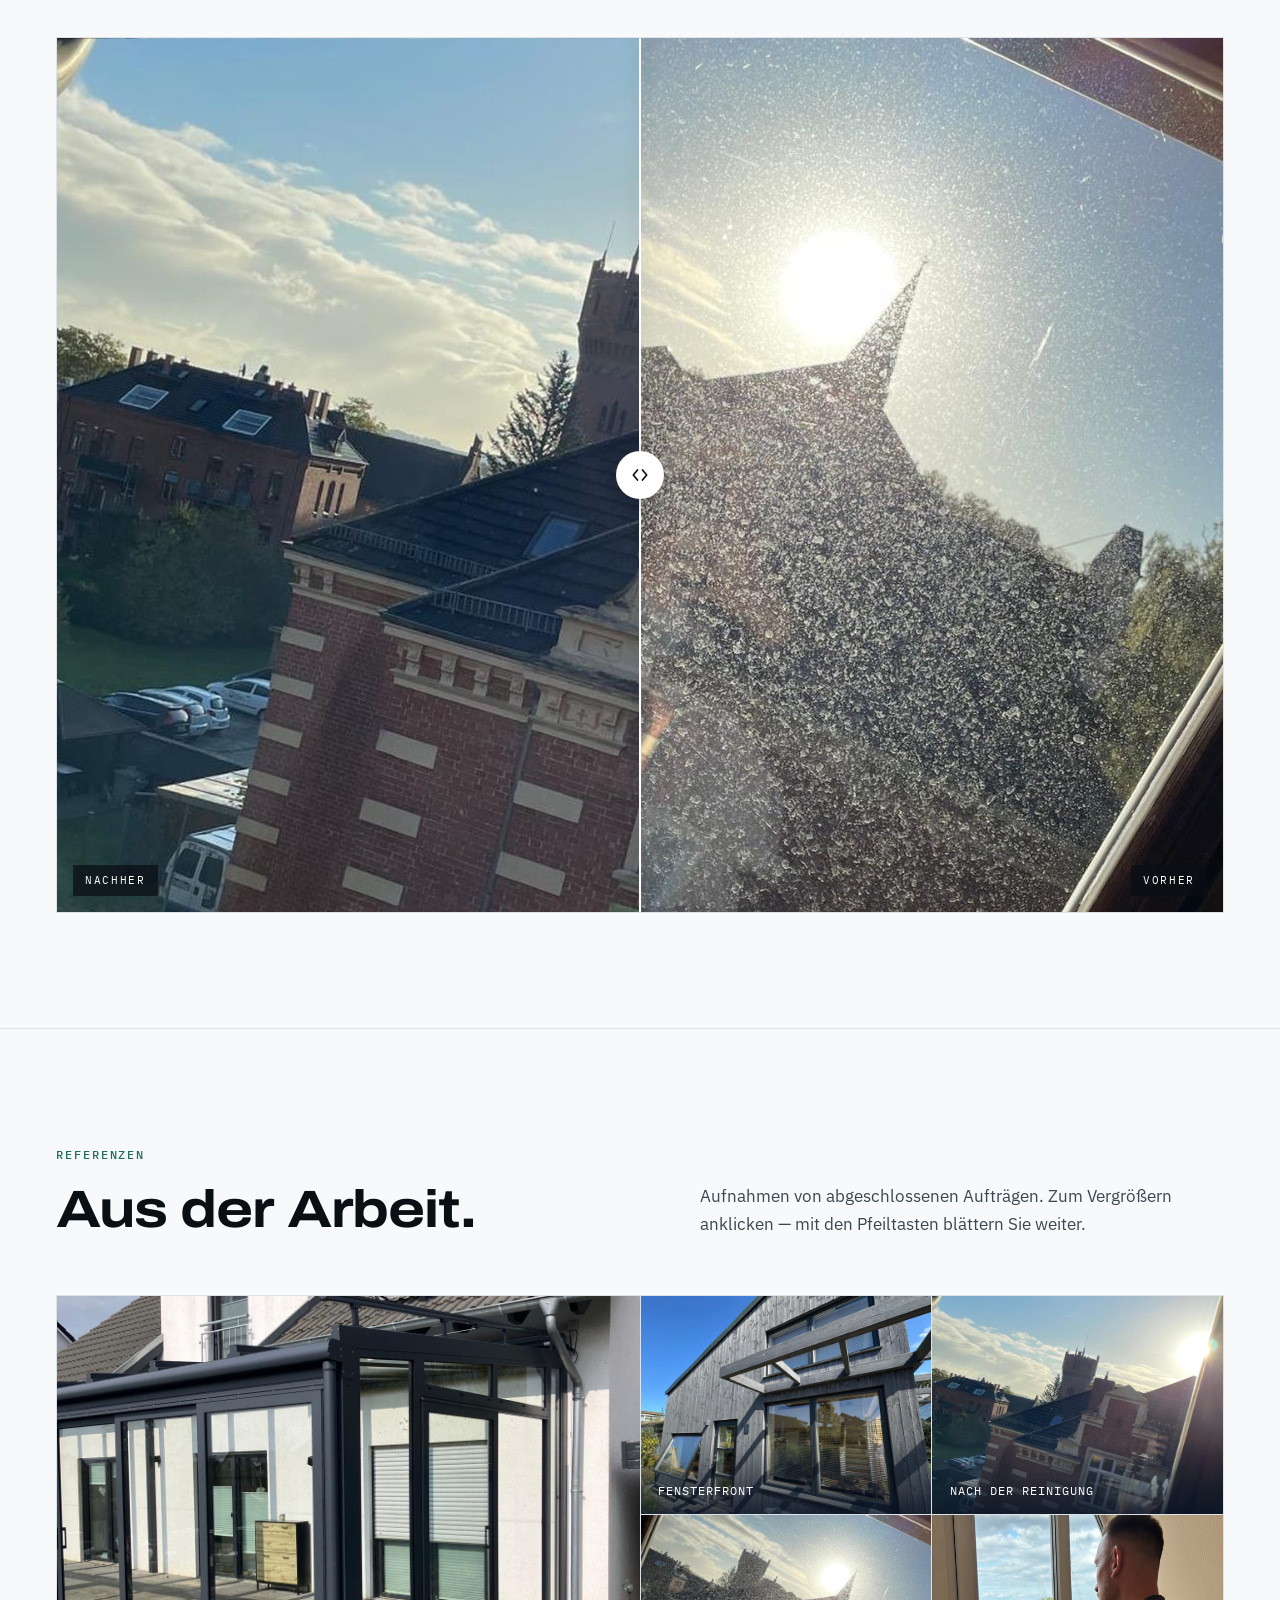
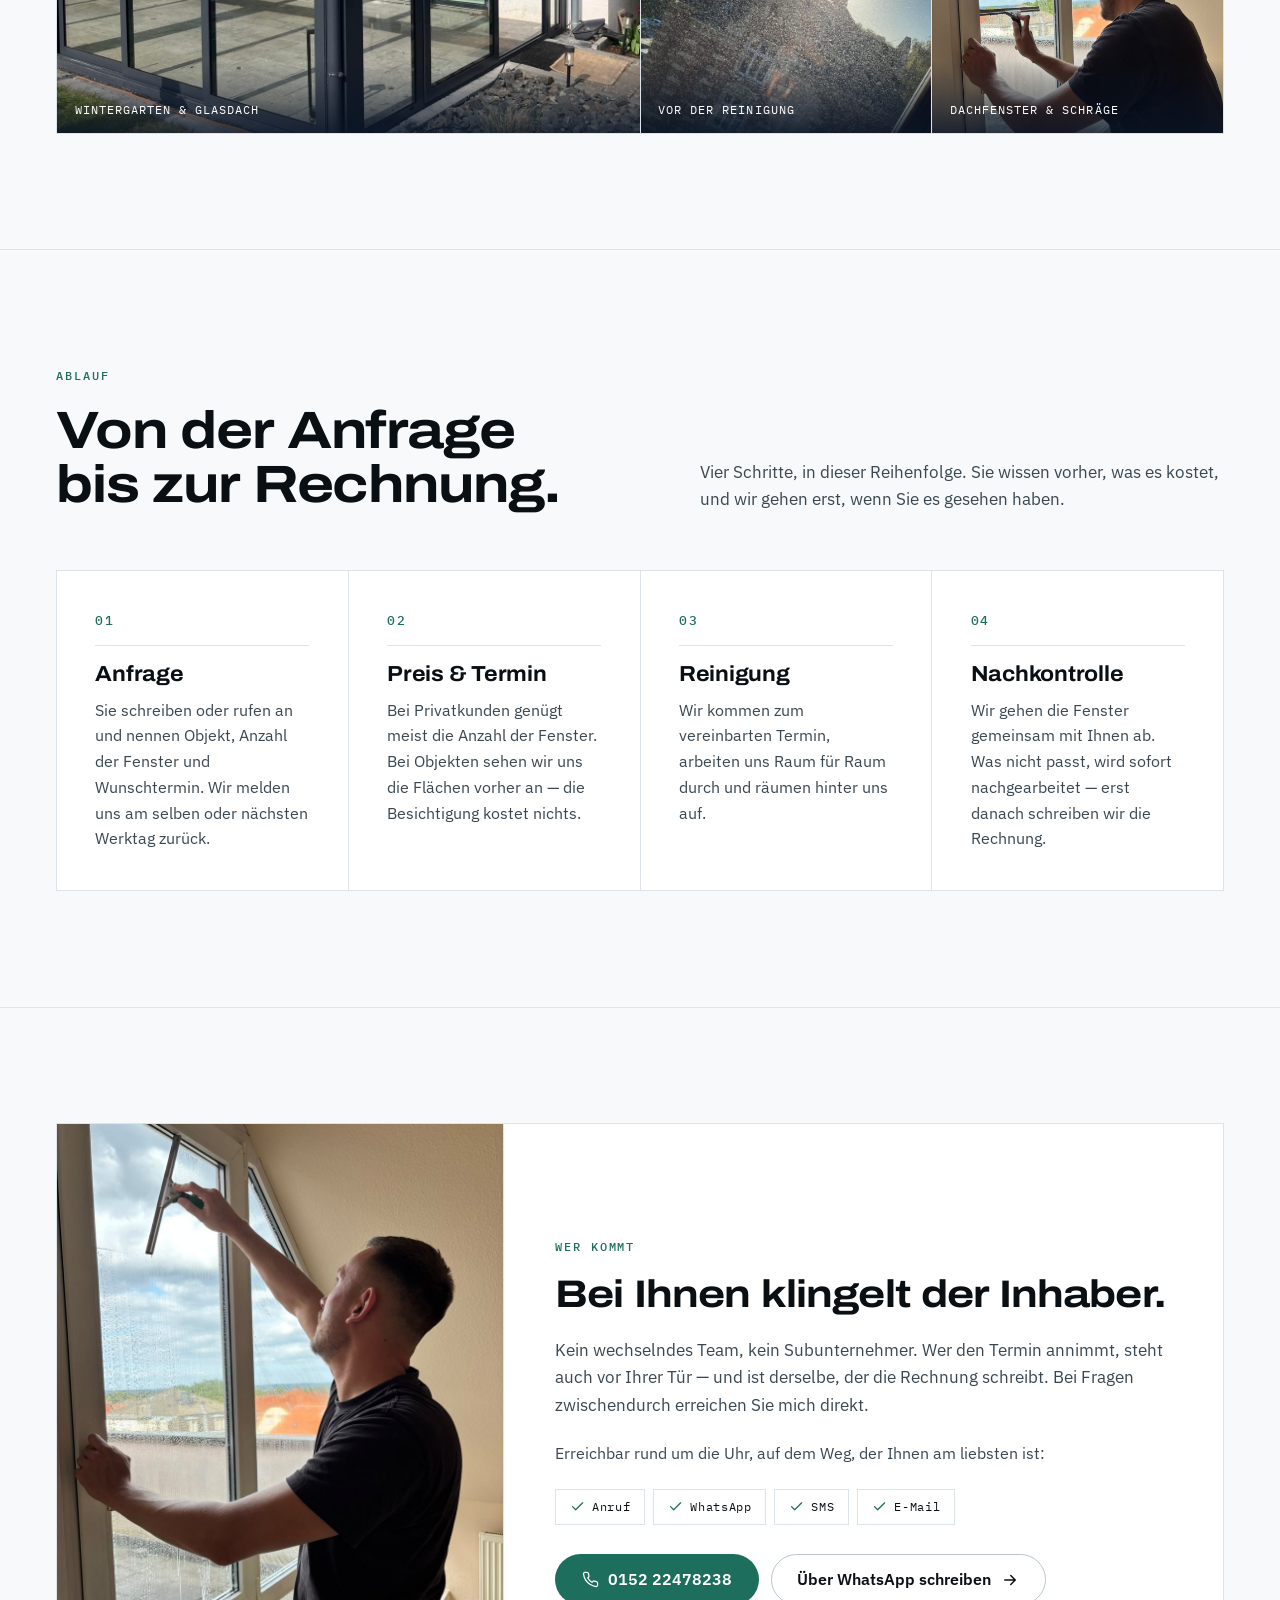
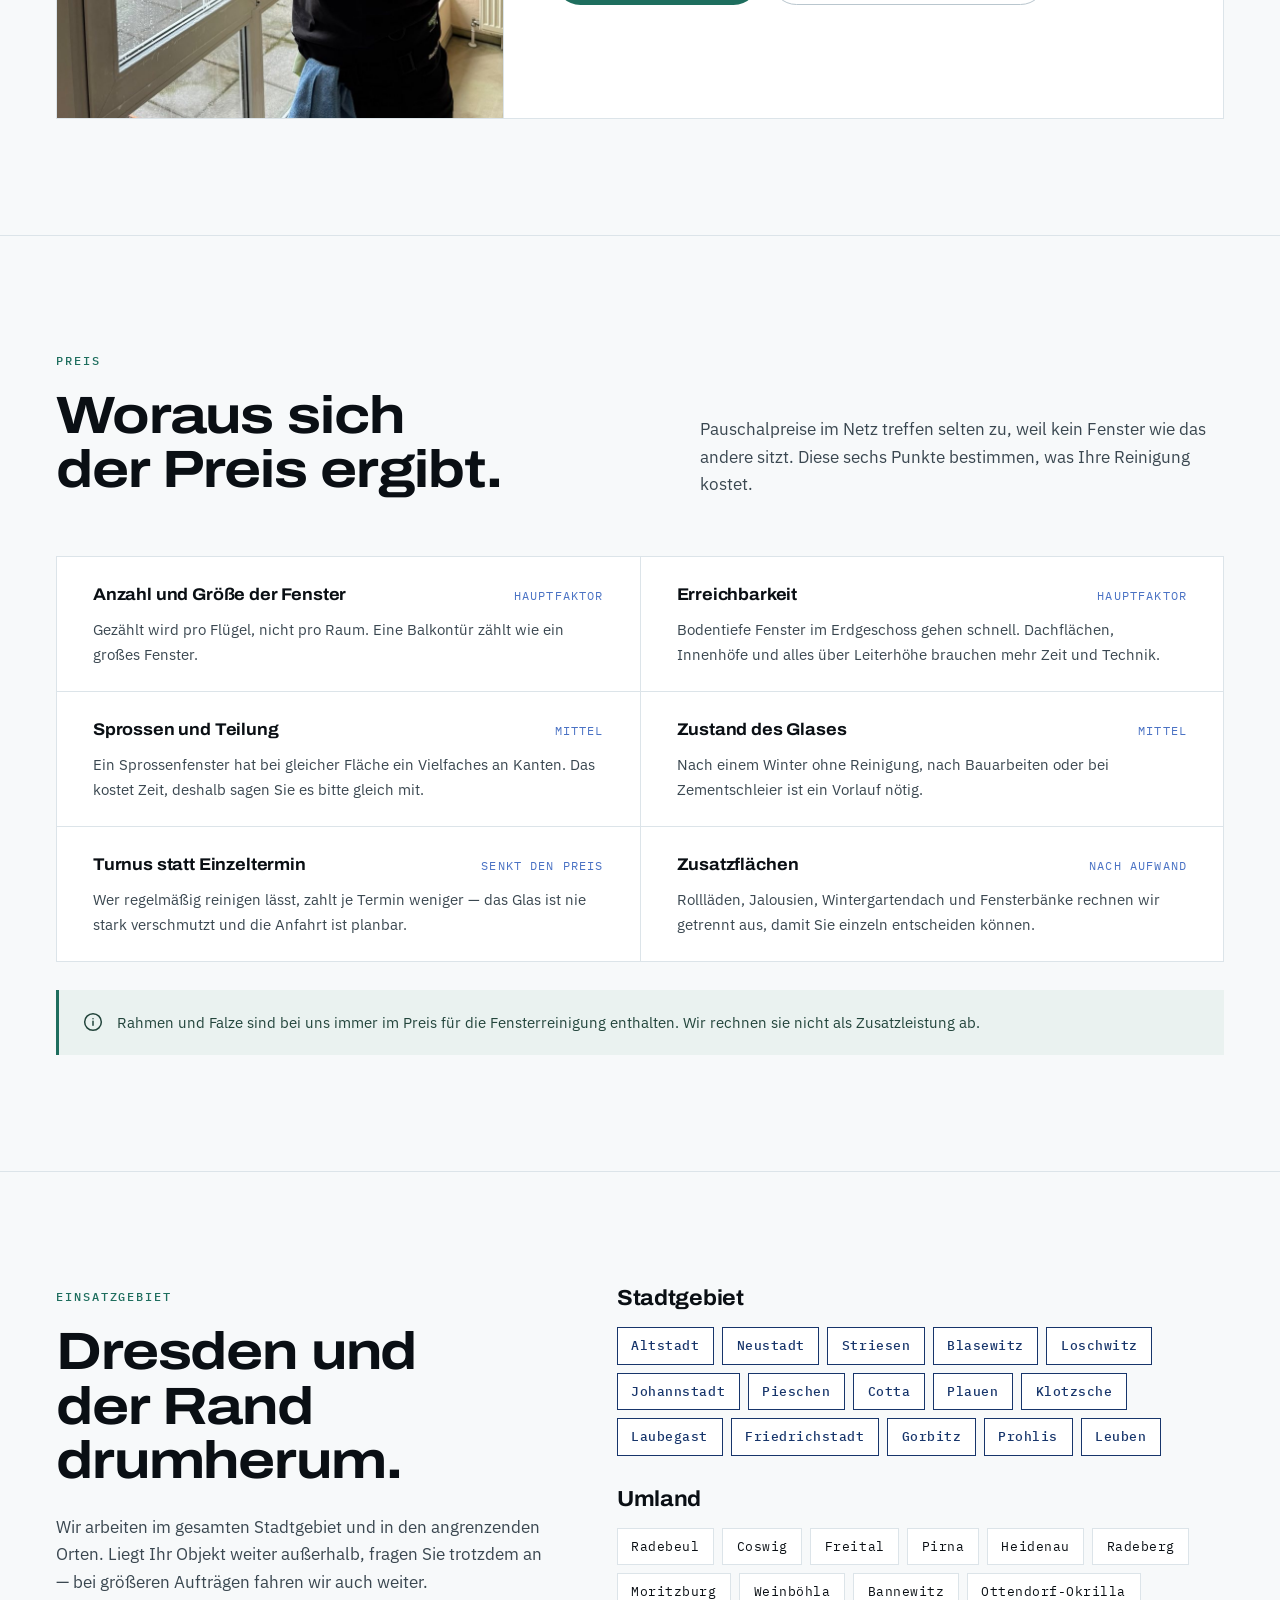
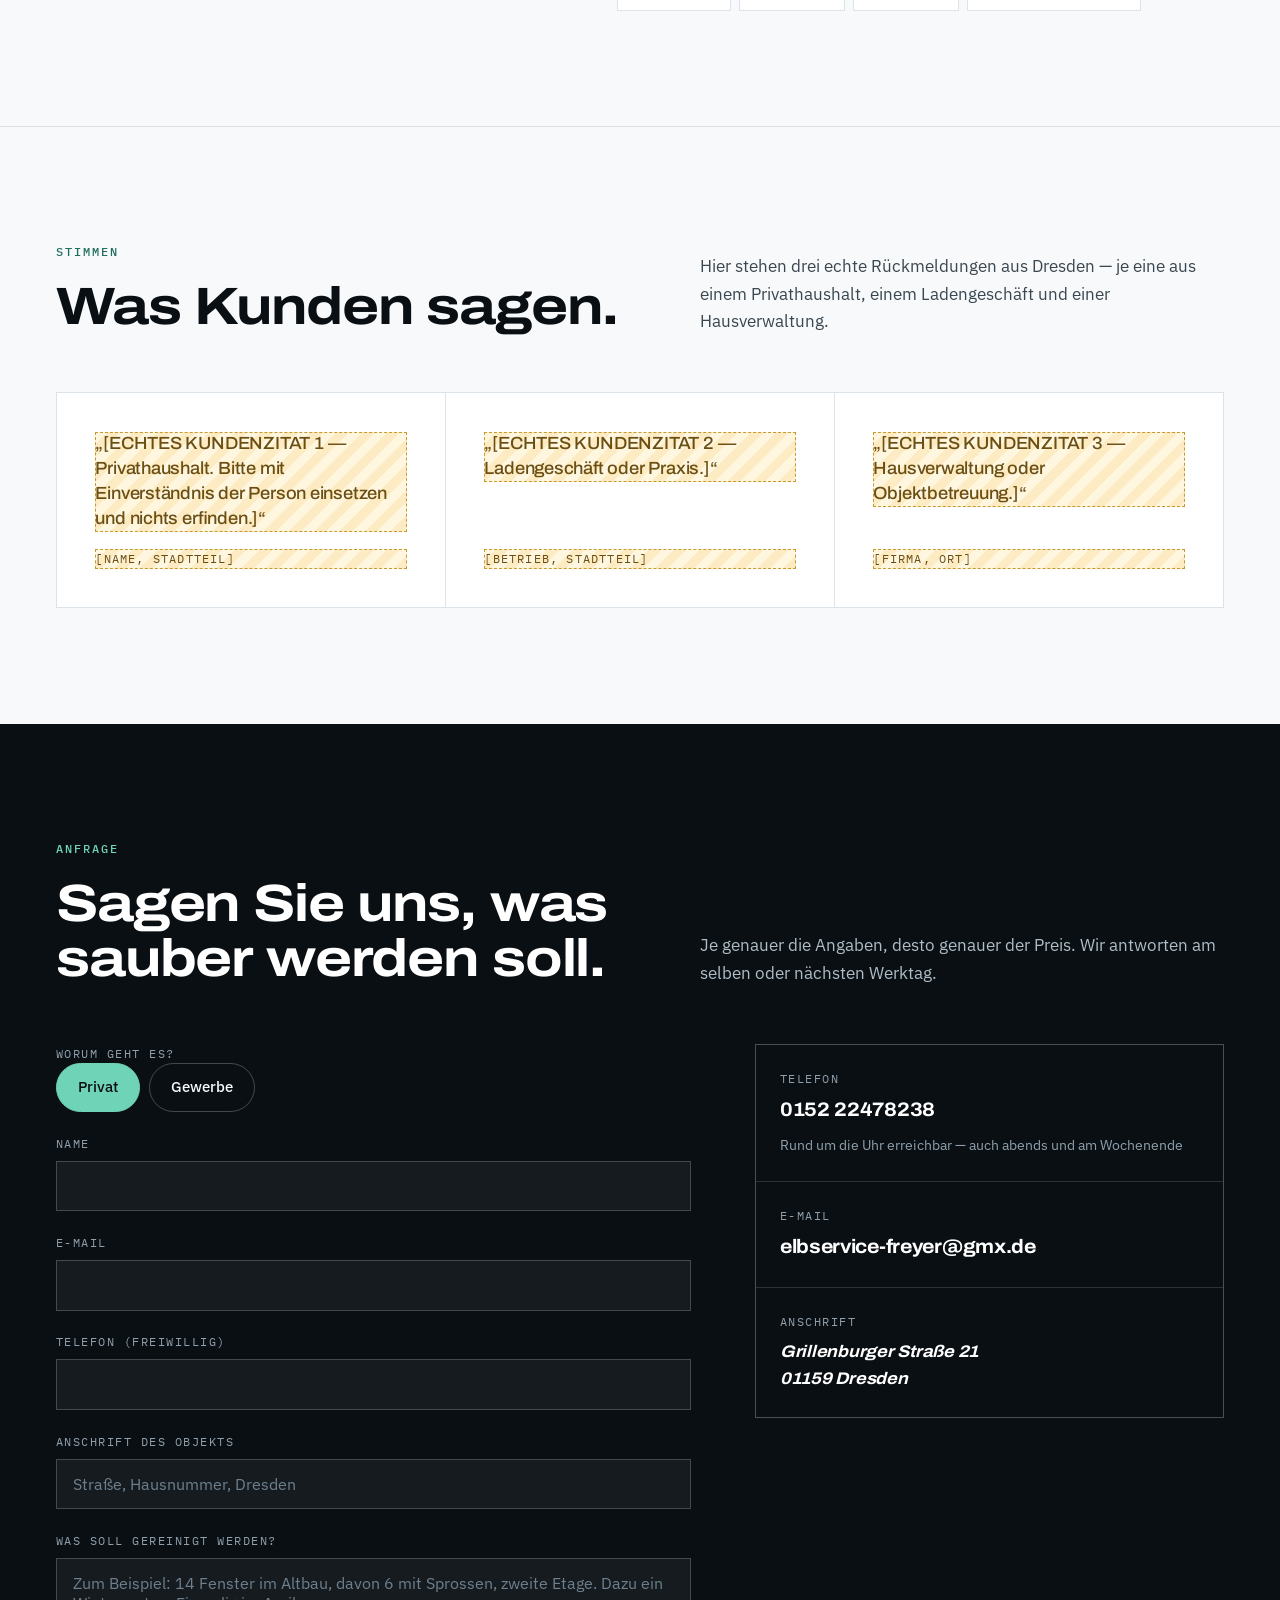
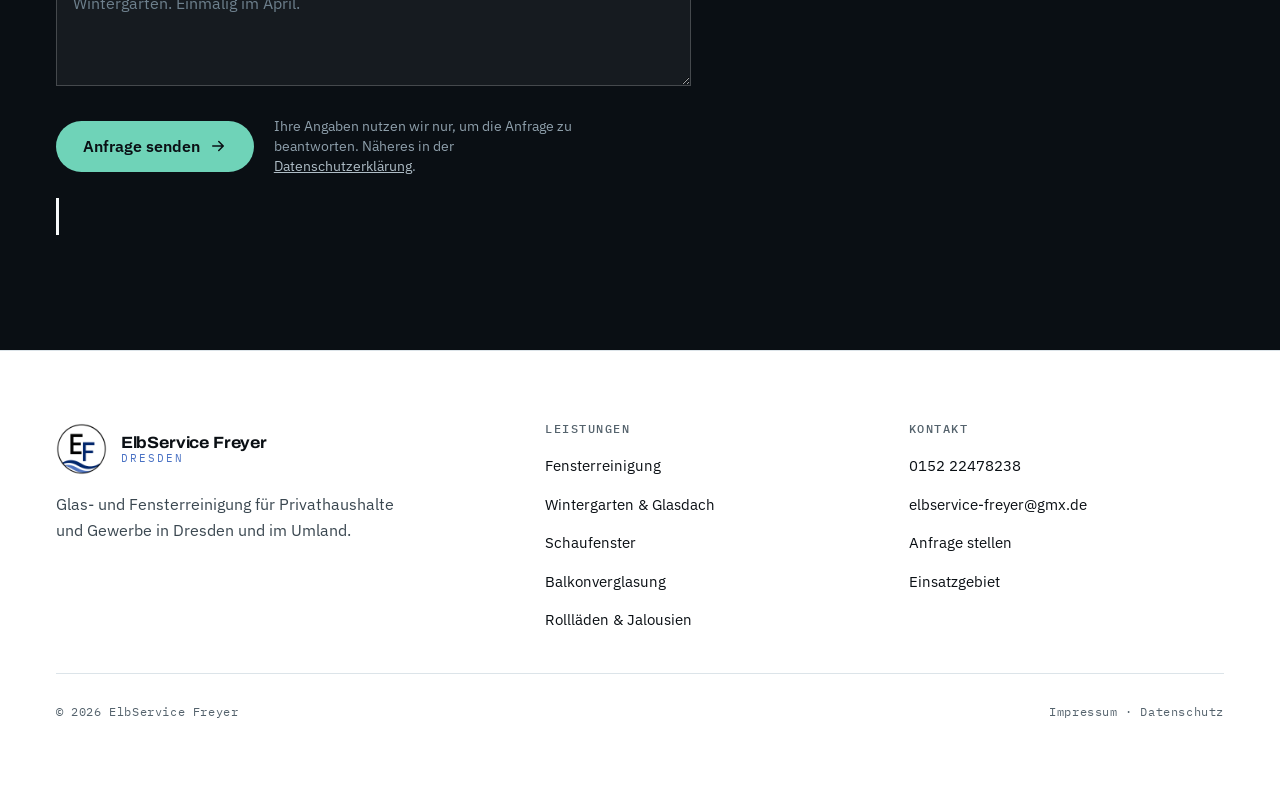
==== commit add6b454: "Arbeitsfotos statt Anzugfoto - Der Abschnitt "Wer kommt" zeigt jetzt Felix Freyer bei der Arbeit:   " ====
--- a/index.html
+++ b/index.html
@@ -358,11 +358,14 @@
           <span class="galerie__was">Vor der Reinigung</span>
         </button>
 
-        <div class="galerie__stueck platzhalter" style="display:grid;place-items:center;padding:1.5rem;cursor:default">
-          <span style="font-family:var(--daten);font-size:0.72rem;letter-spacing:0.08em;text-align:center">
-            PLATZHALTER<br>Weiteres Referenzfoto
-          </span>
-        </div>
+        <button class="galerie__stueck" type="button"
+                data-gross="assets/img/dachfenster.jpg"
+                data-text="Trapezfenster in der Dachschräge — die schwer erreichbaren Ecken von Hand">
+          <img class="galerie__bild" src="assets/img/dachfenster.jpg" loading="lazy"
+               width="1100" height="1467"
+               alt="Trapezförmiges Dachfenster wird von innen mit dem Abzieher gereinigt">
+          <span class="galerie__was">Dachfenster &amp; Schräge</span>
+        </button>
       </div>
     </div>
   </section>
@@ -423,8 +426,8 @@
     <div class="bahn">
       <div class="person">
         <img class="person__bild" src="assets/img/portraet-freyer.jpg" loading="lazy"
-             width="672" height="1068"
-             alt="Porträt des Inhabers von ElbService Freyer">
+             width="900" height="1200"
+             alt="Felix Freyer zieht mit dem Abzieher die obere Scheibe eines Dachfensters ab">
         <div class="person__satz">
           <div>
             <span class="marke">Wer kommt</span>
--- a/assets/css/stil.css
+++ b/assets/css/stil.css
@@ -1397,7 +1397,7 @@
   height: 100%;
   min-height: 20rem;
   object-fit: cover;
-  object-position: 50% 22%;
+  object-position: 62% 20%;
   background: var(--weiss);
 }
 
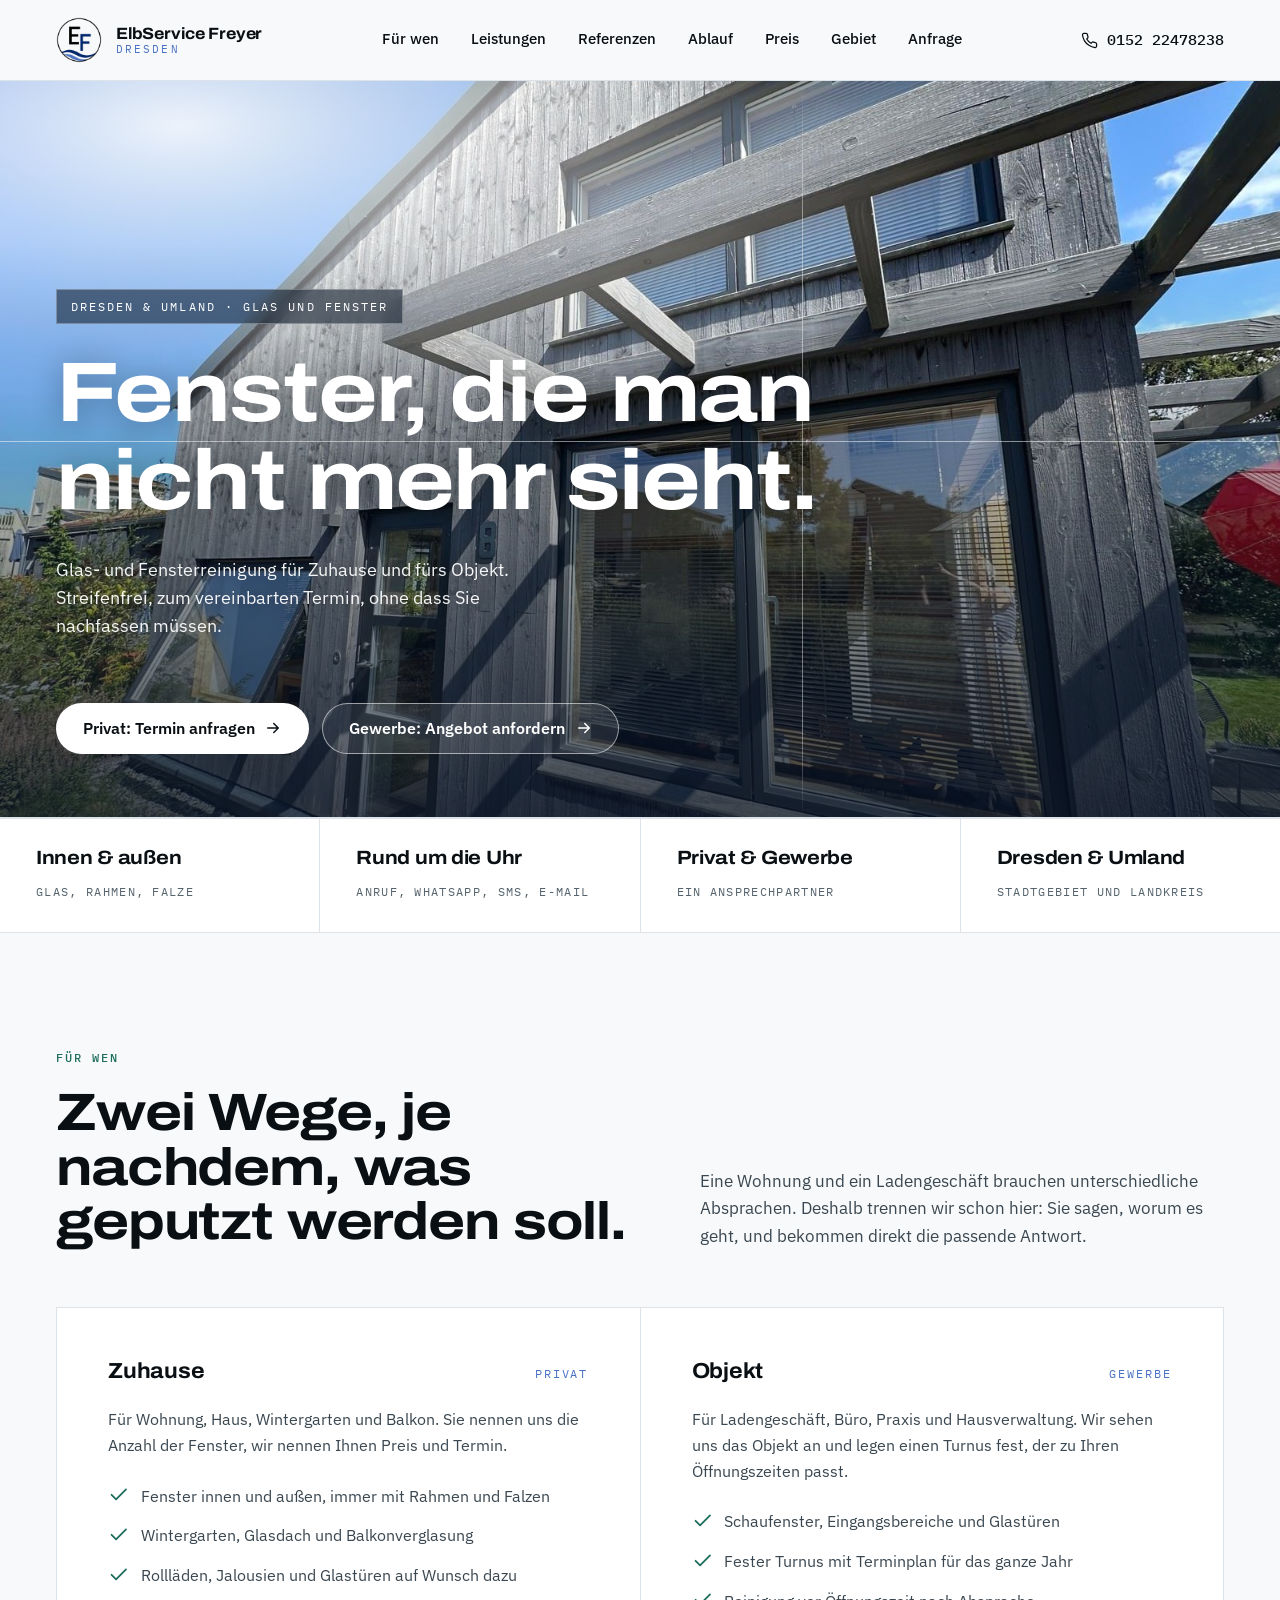
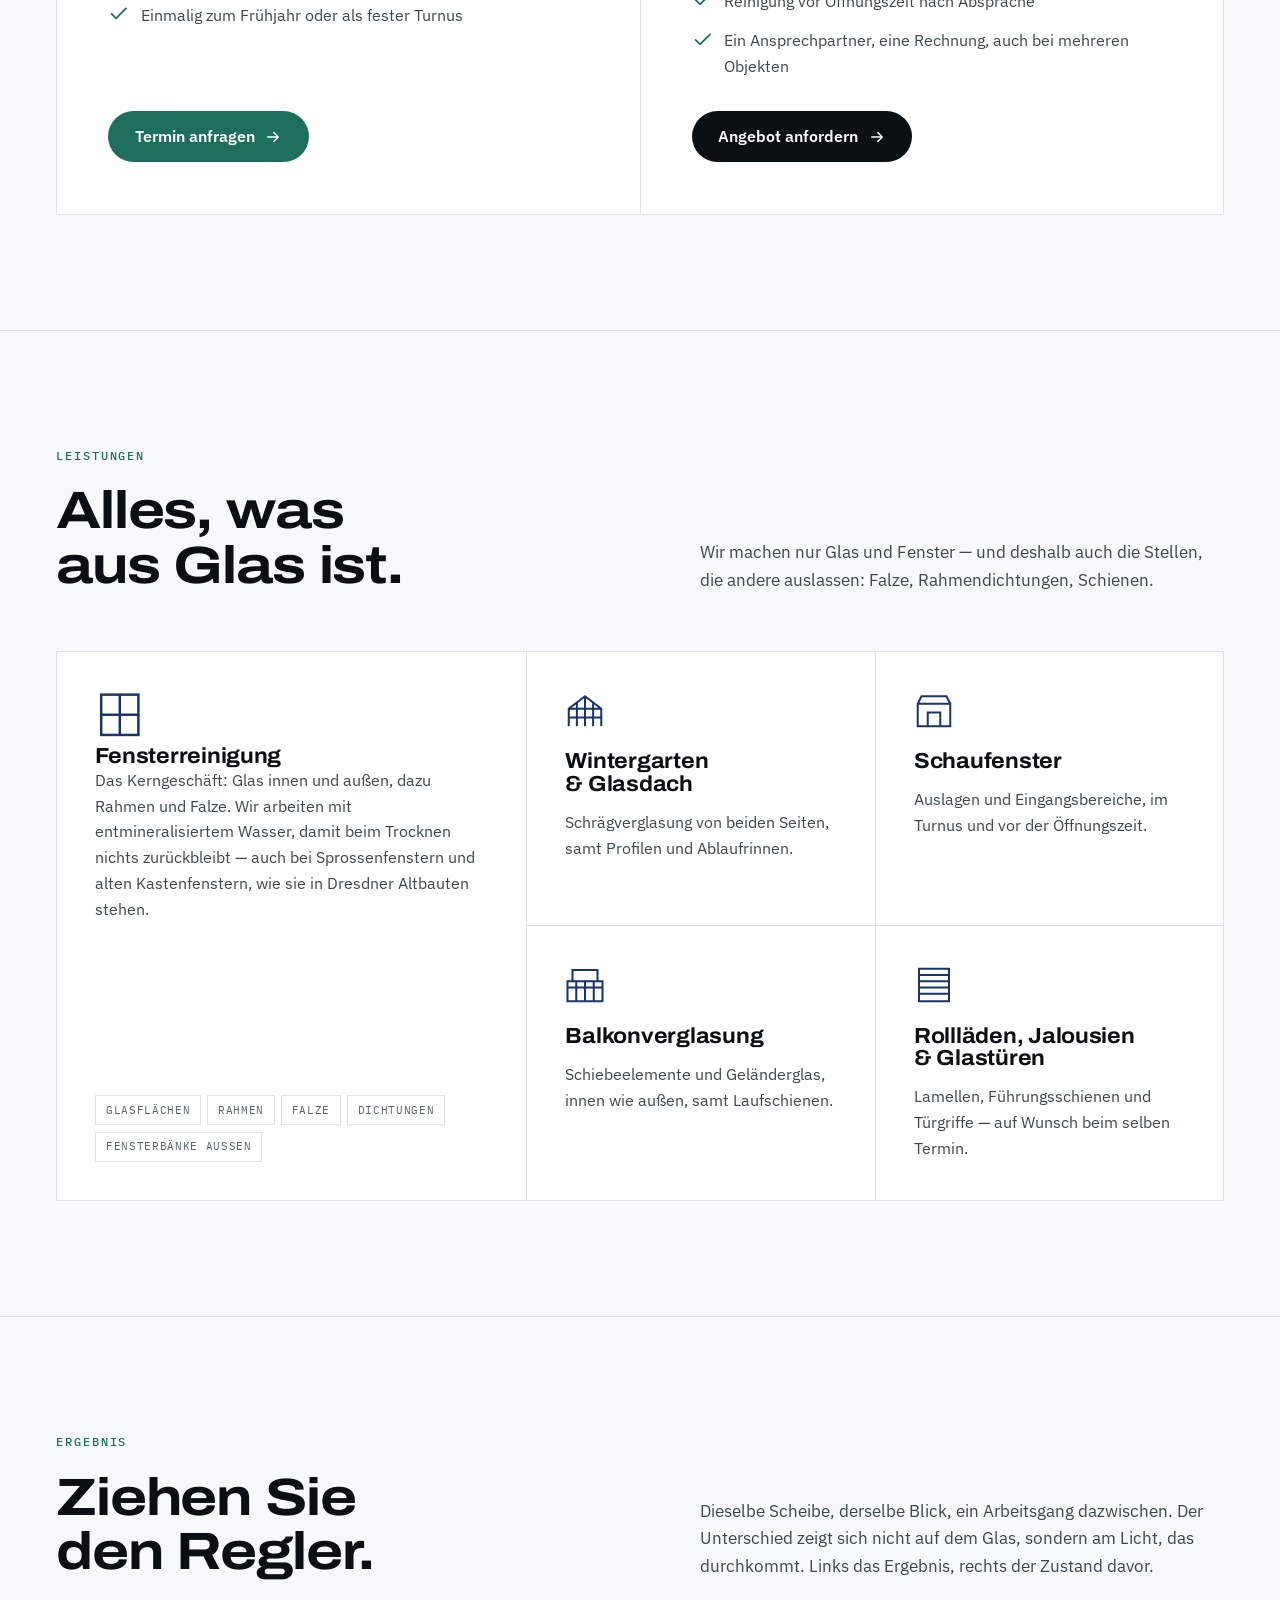
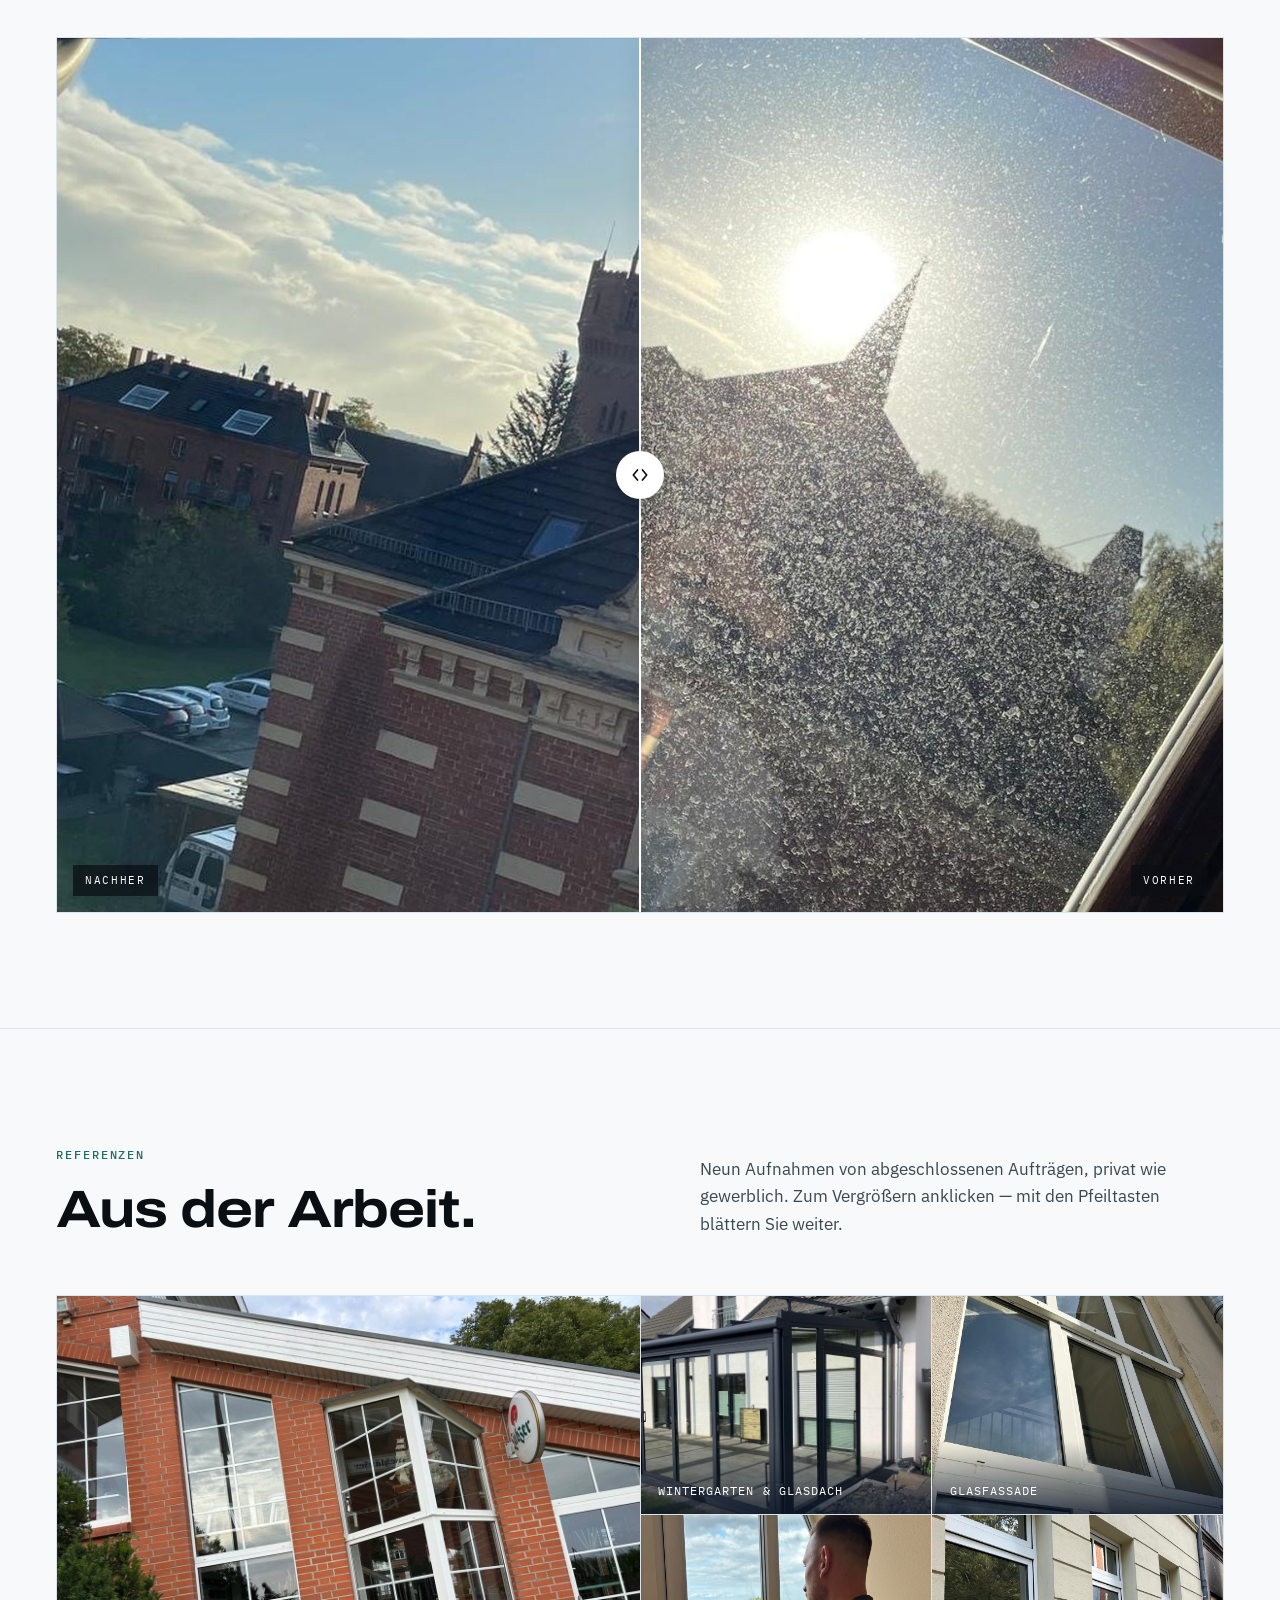
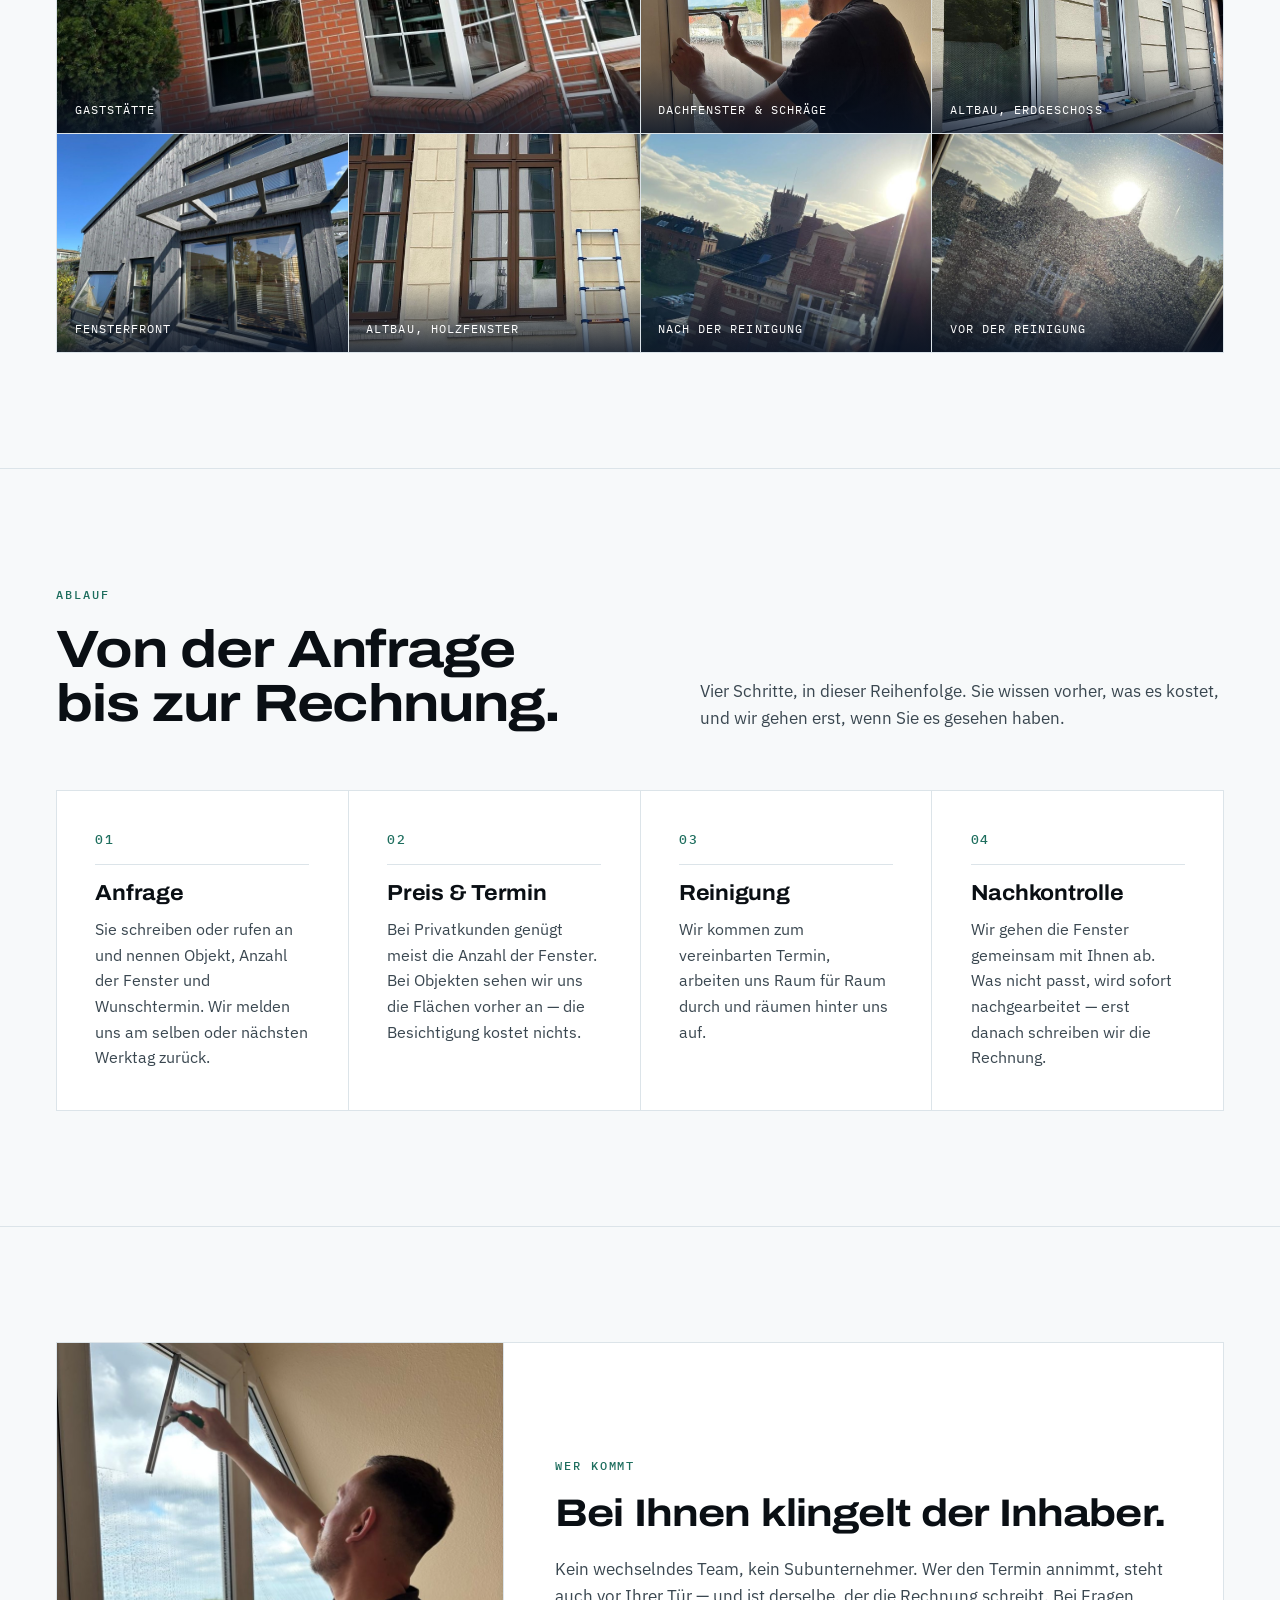
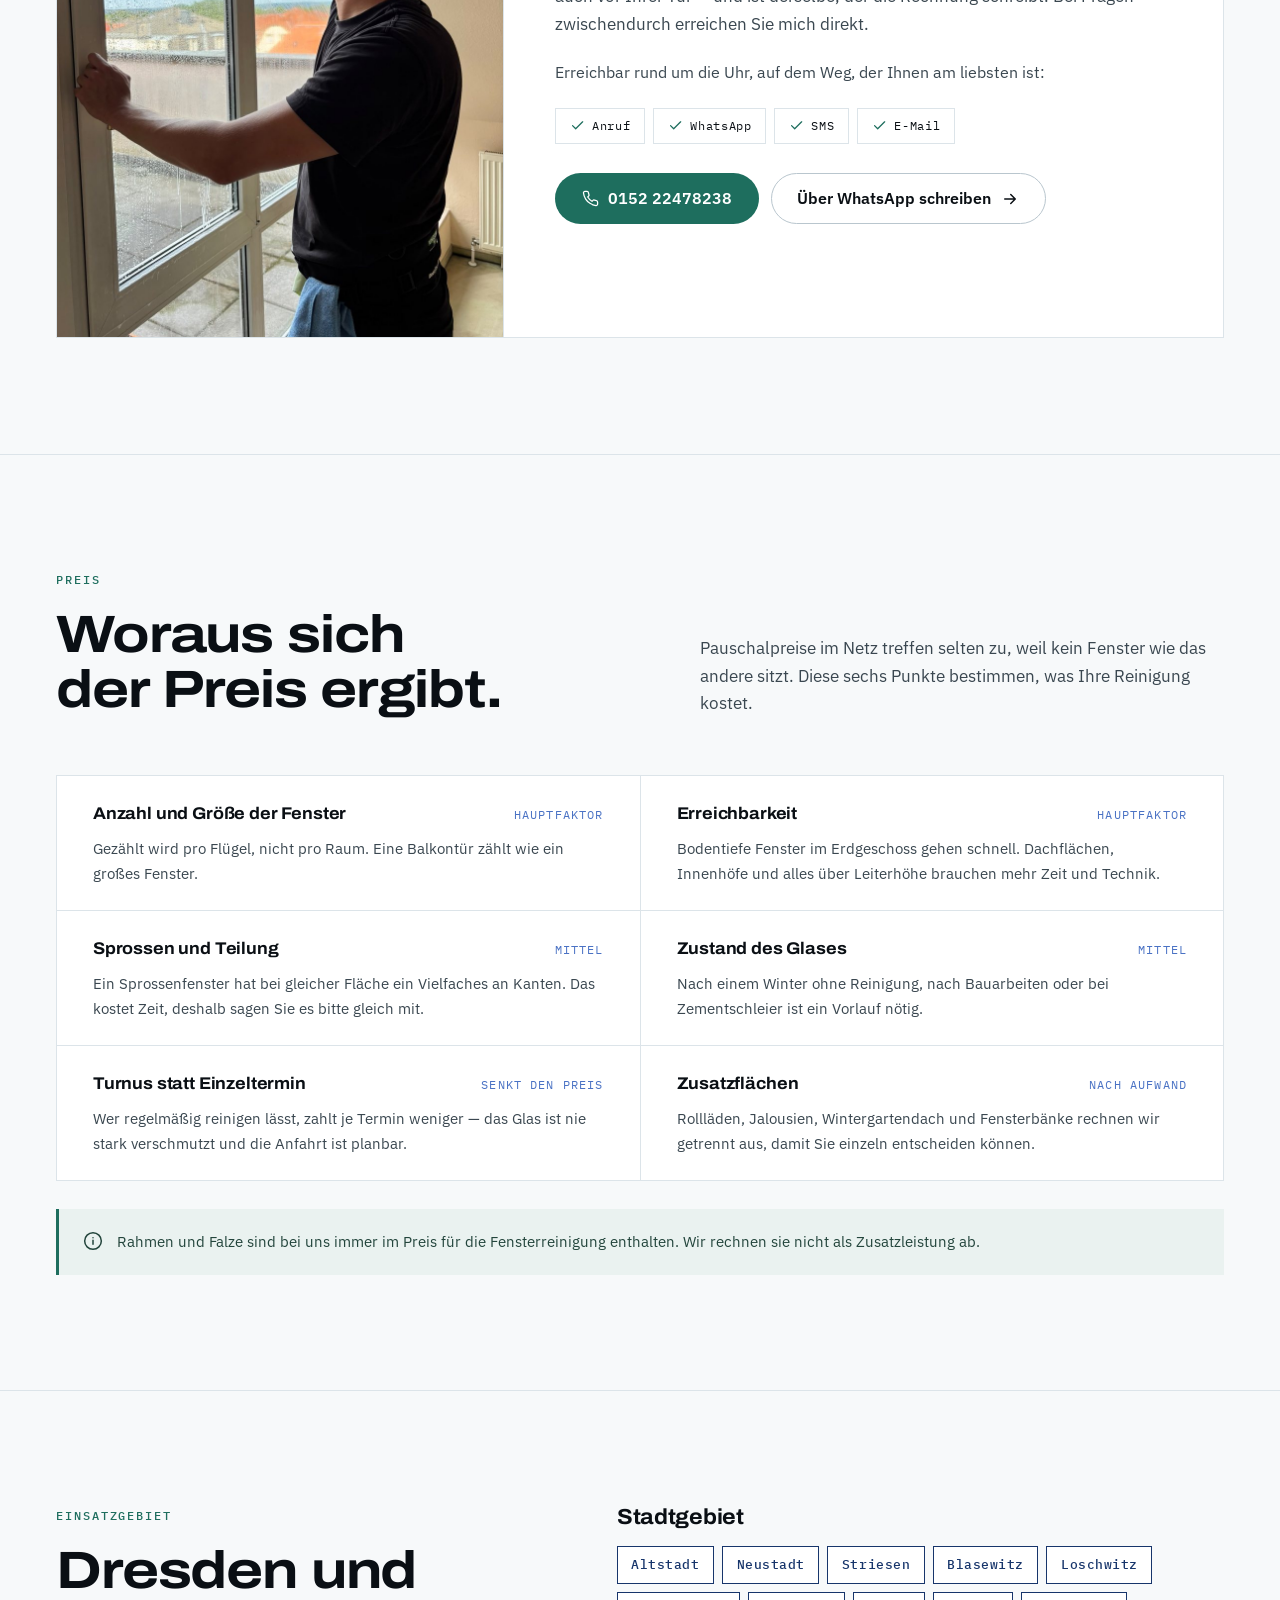
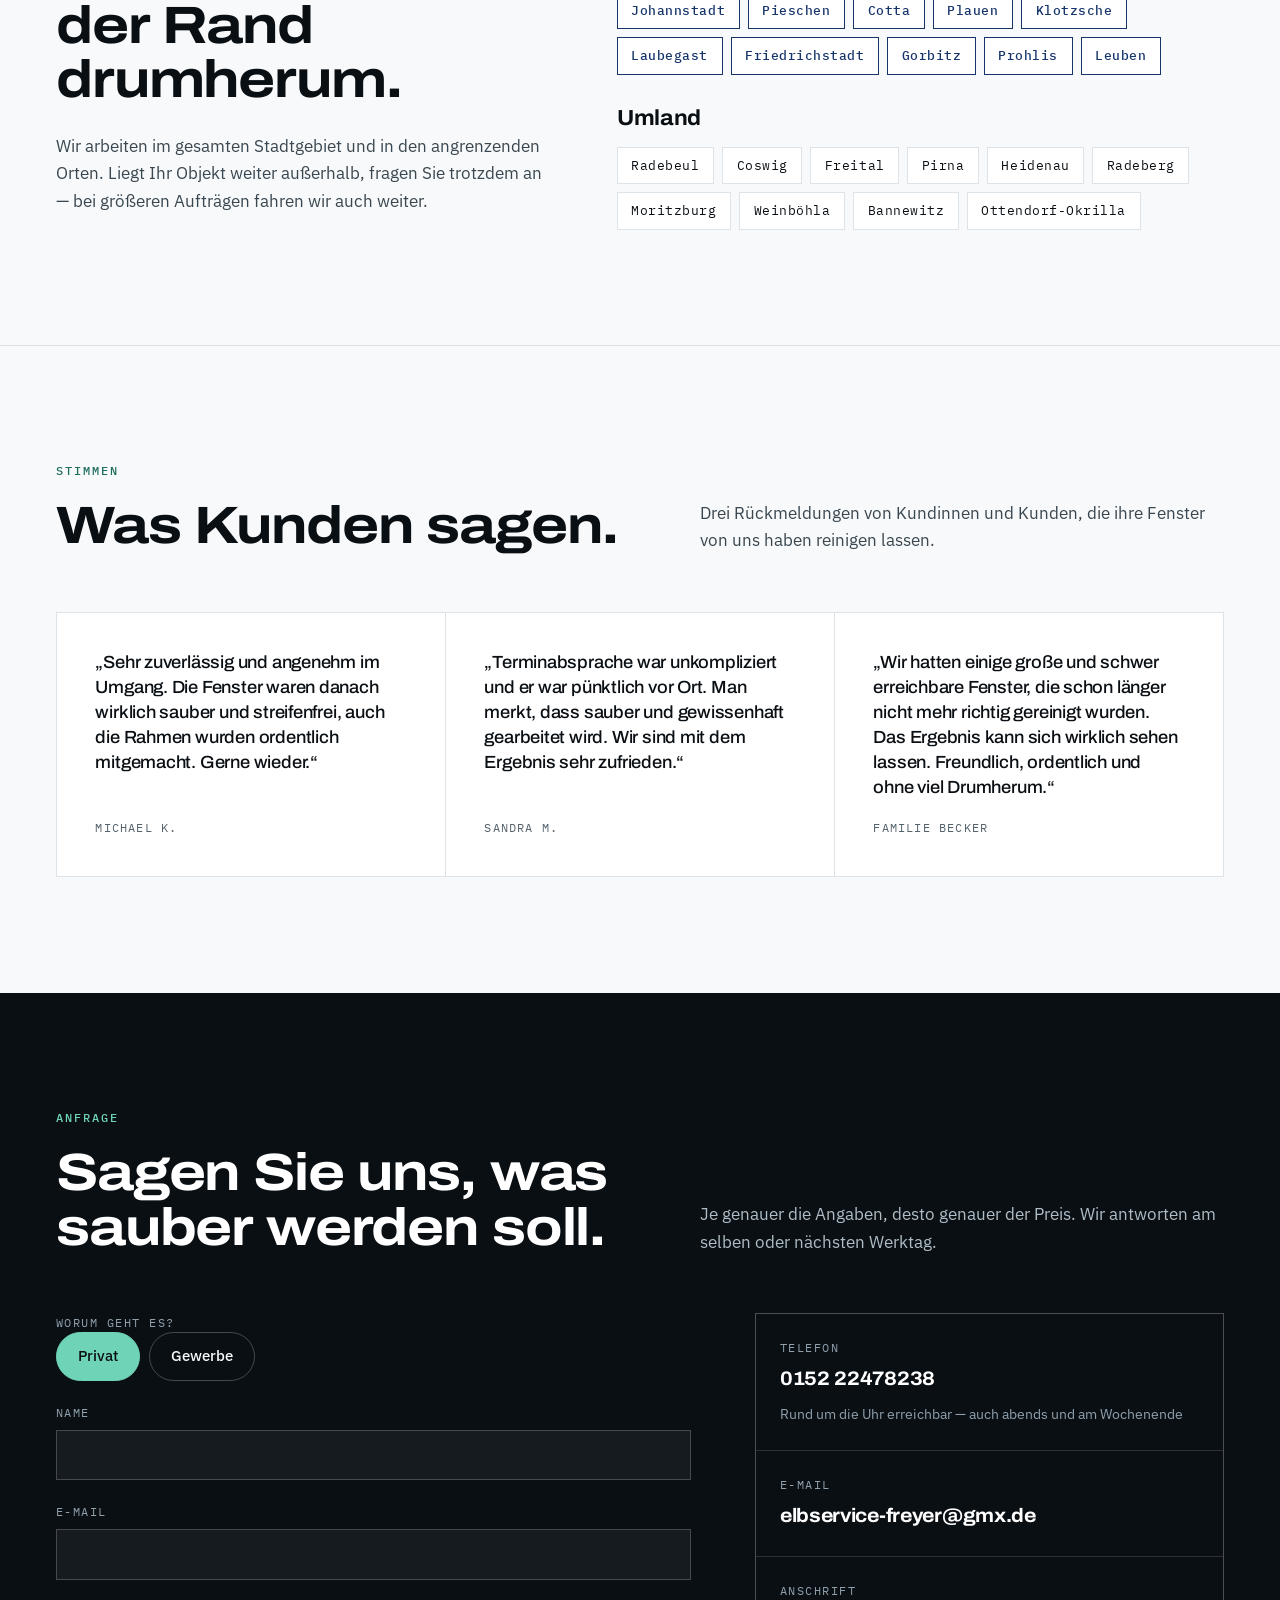
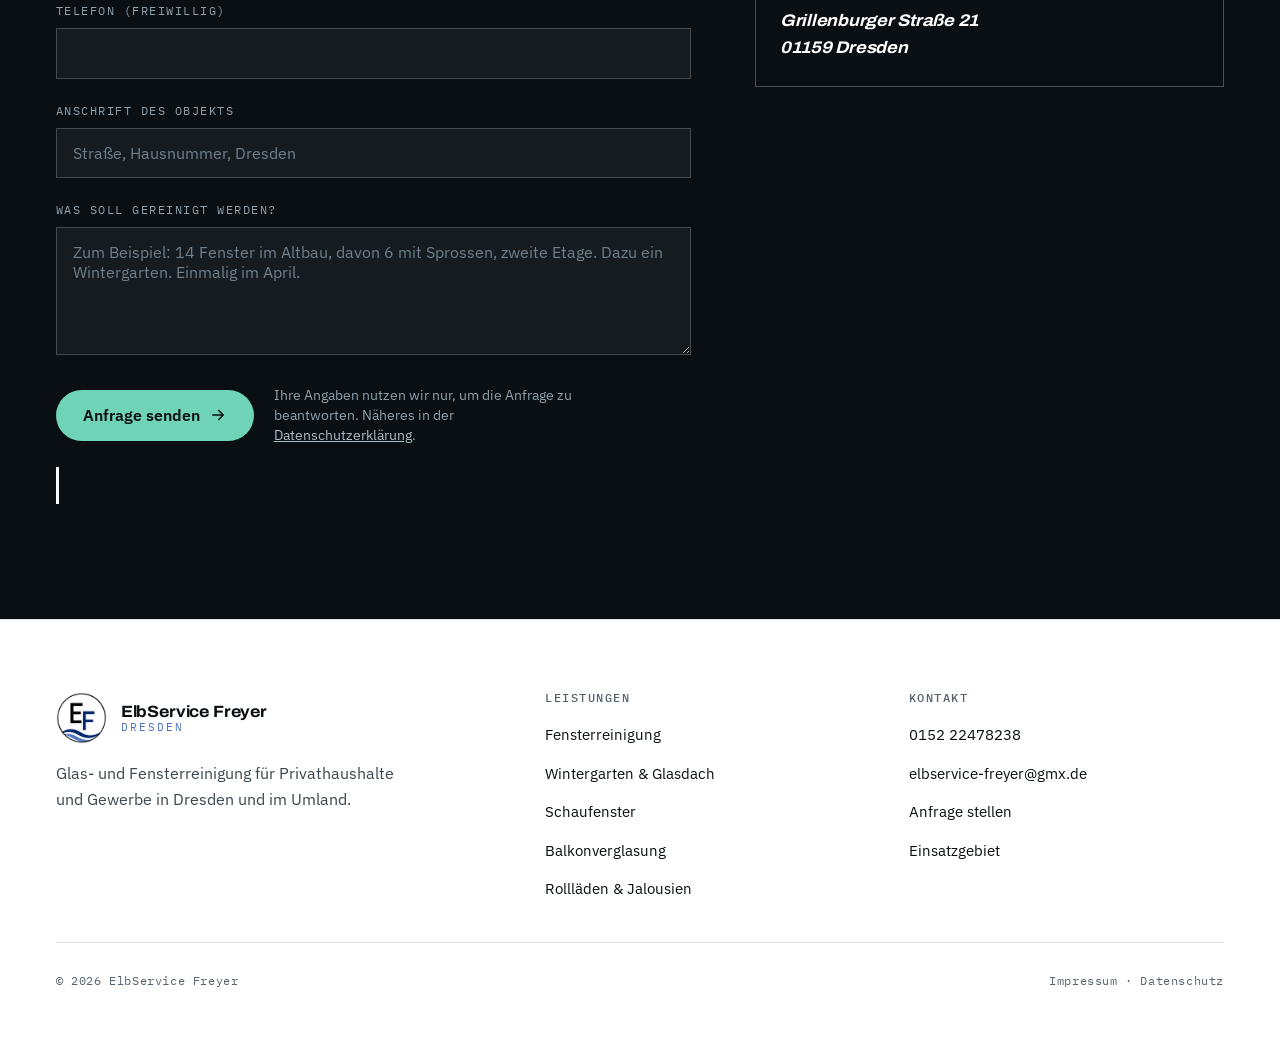
==== commit 50371675: "Gewerbefotos in der Galerie, Kundenstimmen eingesetzt Galerie - Auf neun Felder erweitert. Das gross" ====
--- a/index.html
+++ b/index.html
@@ -316,36 +316,73 @@
           <h2 id="referenzen-titel">Aus der Arbeit.</h2>
         </div>
         <p class="vorspann">
-          Aufnahmen von abgeschlossenen Aufträgen. Zum Vergrößern anklicken —
-          mit den Pfeiltasten blättern Sie weiter.
+          Neun Aufnahmen von abgeschlossenen Aufträgen, privat wie gewerblich.
+          Zum Vergrößern anklicken — mit den Pfeiltasten blättern Sie weiter.
         </p>
       </div>
 
       <div class="galerie" id="galerie">
+        <button class="galerie__stueck galerie__stueck--gross" type="button"
+                data-gross="assets/img/gaststaette.jpg"
+                data-text="Gaststätte mit Erker und Sprossenfenstern, von außen mit der Leiter gereinigt">
+          <img class="galerie__bild" src="assets/img/gaststaette.jpg" loading="lazy"
+               width="1200" height="900" alt="Gaststätte aus rotem Klinker mit Erker und weißen Sprossenfenstern, daneben eine Leiter">
+          <span class="galerie__was">Gaststätte</span>
+        </button>
+
         <button class="galerie__stueck" type="button"
                 data-gross="assets/img/wintergarten.jpg"
                 data-text="Wintergarten mit Schiebeelementen und Glasdach, außen und innen gereinigt">
           <img class="galerie__bild" src="assets/img/wintergarten.jpg" loading="lazy"
-               width="1200" height="1600"
-               alt="Anthrazitfarbener Wintergarten mit Schiebeelementen an einem Wohnhaus, frisch gereinigt">
+               width="1200" height="1600" alt="Anthrazitfarbener Wintergarten mit Schiebeelementen an einem Wohnhaus, frisch gereinigt">
           <span class="galerie__was">Wintergarten &amp; Glasdach</span>
+        </button>
+
+        <button class="galerie__stueck" type="button"
+                data-gross="assets/img/glasfassade.jpg"
+                data-text="Glasfassade mit Sprossenteilung, von unten aufgenommen">
+          <img class="galerie__bild" src="assets/img/glasfassade.jpg" loading="lazy"
+               width="1000" height="1333" alt="Große weiß gerahmte Glasfassade von unten, im Glas spiegelt sich der blaue Himmel">
+          <span class="galerie__was">Glasfassade</span>
+        </button>
+
+        <button class="galerie__stueck" type="button"
+                data-gross="assets/img/dachfenster.jpg"
+                data-text="Trapezfenster in der Dachschräge — die schwer erreichbaren Ecken von Hand">
+          <img class="galerie__bild" src="assets/img/dachfenster.jpg" loading="lazy"
+               width="1100" height="1467" alt="Trapezförmiges Dachfenster wird von innen mit dem Abzieher gereinigt">
+          <span class="galerie__was">Dachfenster &amp; Schräge</span>
+        </button>
+
+        <button class="galerie__stueck" type="button"
+                data-gross="assets/img/altbau-erdgeschoss.jpg"
+                data-text="Altbaufenster im Erdgeschoss, gereinigt mit der Teleskopstange">
+          <img class="galerie__bild" src="assets/img/altbau-erdgeschoss.jpg" loading="lazy"
+               width="1000" height="1333" alt="Altbaufassade mit weißen Fenstern im Erdgeschoss, davor eine rote Teleskopstange">
+          <span class="galerie__was">Altbau, Erdgeschoss</span>
         </button>
 
         <button class="galerie__stueck" type="button"
                 data-gross="assets/img/aufmacher.jpg"
                 data-text="Fensterfront mit Festverglasung und Dachfenstern an einer Holzfassade">
           <img class="galerie__bild" src="assets/img/aufmacher.jpg" loading="lazy"
-               width="1600" height="1056"
-               alt="Große Fensterfront mit Festverglasung an einer dunklen Holzfassade">
+               width="1600" height="1056" alt="Große Fensterfront mit Festverglasung an einer dunklen Holzfassade">
           <span class="galerie__was">Fensterfront</span>
+        </button>
+
+        <button class="galerie__stueck" type="button"
+                data-gross="assets/img/altbau-holzfenster.jpg"
+                data-text="Altbaufenster aus Holz mit Sprossen, von der Leiter aus gereinigt">
+          <img class="galerie__bild" src="assets/img/altbau-holzfenster.jpg" loading="lazy"
+               width="1000" height="1333" alt="Zwei hohe Altbaufenster aus braunem Holz mit Sprossen, daneben eine Teleskopleiter">
+          <span class="galerie__was">Altbau, Holzfenster</span>
         </button>
 
         <button class="galerie__stueck" type="button"
                 data-gross="assets/img/vergleich-nachher.jpg"
                 data-text="Blick durch die fertig gereinigte Scheibe — Rahmen und Falze inbegriffen">
           <img class="galerie__bild" src="assets/img/vergleich-nachher.jpg" loading="lazy"
-               width="1400" height="1050"
-               alt="Klarer Blick durch eine gereinigte Fensterscheibe auf Dächer und einen Turm">
+               width="1400" height="1050" alt="Klarer Blick durch eine gereinigte Fensterscheibe auf Dächer und einen Turm">
           <span class="galerie__was">Nach der Reinigung</span>
         </button>
 
@@ -353,18 +390,8 @@
                 data-gross="assets/img/vergleich-vorher.jpg"
                 data-text="Dieselbe Scheibe vor der Reinigung: Regenrückstände, Staub und Blütenstaub">
           <img class="galerie__bild" src="assets/img/vergleich-vorher.jpg" loading="lazy"
-               width="1400" height="1050"
-               alt="Stark verschmutzte Fensterscheibe mit Regenrückständen im Gegenlicht">
+               width="1400" height="1050" alt="Stark verschmutzte Fensterscheibe mit Regenrückständen im Gegenlicht">
           <span class="galerie__was">Vor der Reinigung</span>
-        </button>
-
-        <button class="galerie__stueck" type="button"
-                data-gross="assets/img/dachfenster.jpg"
-                data-text="Trapezfenster in der Dachschräge — die schwer erreichbaren Ecken von Hand">
-          <img class="galerie__bild" src="assets/img/dachfenster.jpg" loading="lazy"
-               width="1100" height="1467"
-               alt="Trapezförmiges Dachfenster wird von innen mit dem Abzieher gereinigt">
-          <span class="galerie__was">Dachfenster &amp; Schräge</span>
         </button>
       </div>
     </div>
@@ -585,30 +612,25 @@
           <h2 id="stimmen-titel">Was Kunden sagen.</h2>
         </div>
         <p class="vorspann">
-          Hier stehen drei echte Rückmeldungen aus Dresden — je eine aus einem
-          Privathaushalt, einem Ladengeschäft und einer Hausverwaltung.
+          Drei Rückmeldungen von Kundinnen und Kunden, die ihre Fenster von uns
+          haben reinigen lassen.
         </p>
       </div>
 
       <div class="stimmen">
         <figure class="stimme">
-          <blockquote class="stimme__satz platzhalter">
-            „[ECHTES KUNDENZITAT 1 — Privathaushalt. Bitte mit Einverständnis der
-            Person einsetzen und nichts erfinden.]“
-          </blockquote>
-          <figcaption class="stimme__wer platzhalter">[Name, Stadtteil]</figcaption>
+          <blockquote class="stimme__satz">„Sehr zuverlässig und angenehm im Umgang. Die Fenster waren danach wirklich sauber und streifenfrei, auch die Rahmen wurden ordentlich mitgemacht. Gerne wieder.“</blockquote>
+          <figcaption class="stimme__wer">Michael K.</figcaption>
         </figure>
+
         <figure class="stimme">
-          <blockquote class="stimme__satz platzhalter">
-            „[ECHTES KUNDENZITAT 2 — Ladengeschäft oder Praxis.]“
-          </blockquote>
-          <figcaption class="stimme__wer platzhalter">[Betrieb, Stadtteil]</figcaption>
+          <blockquote class="stimme__satz">„Terminabsprache war unkompliziert und er war pünktlich vor Ort. Man merkt, dass sauber und gewissenhaft gearbeitet wird. Wir sind mit dem Ergebnis sehr zufrieden.“</blockquote>
+          <figcaption class="stimme__wer">Sandra M.</figcaption>
         </figure>
+
         <figure class="stimme">
-          <blockquote class="stimme__satz platzhalter">
-            „[ECHTES KUNDENZITAT 3 — Hausverwaltung oder Objektbetreuung.]“
-          </blockquote>
-          <figcaption class="stimme__wer platzhalter">[Firma, Ort]</figcaption>
+          <blockquote class="stimme__satz">„Wir hatten einige große und schwer erreichbare Fenster, die schon länger nicht mehr richtig gereinigt wurden. Das Ergebnis kann sich wirklich sehen lassen. Freundlich, ordentlich und ohne viel Drumherum.“</blockquote>
+          <figcaption class="stimme__wer">Familie Becker</figcaption>
         </figure>
       </div>
     </div>
--- a/assets/css/stil.css
+++ b/assets/css/stil.css
@@ -1247,8 +1247,9 @@
 
 @media (min-width: 56rem) {
   .galerie { grid-template-columns: repeat(4, minmax(0, 1fr)); }
-  /* Das erste Bild bekommt zwei Felder — es traegt den Abschnitt. */
-  .galerie__stueck:first-child { grid-column: span 2; grid-row: span 2; }
+  /* Ein Bild traegt den Abschnitt und belegt vier Felder. Mit neun Feldern
+     geht das Raster dann genau in drei Reihen auf. */
+  .galerie__stueck--gross { grid-column: span 2; grid-row: span 2; }
 }
 
 .galerie__stueck {
@@ -1266,7 +1267,7 @@
 }
 
 @media (min-width: 56rem) {
-  .galerie__stueck:first-child { aspect-ratio: auto; }
+  .galerie__stueck--gross { aspect-ratio: auto; }
 }
 
 .galerie__bild {
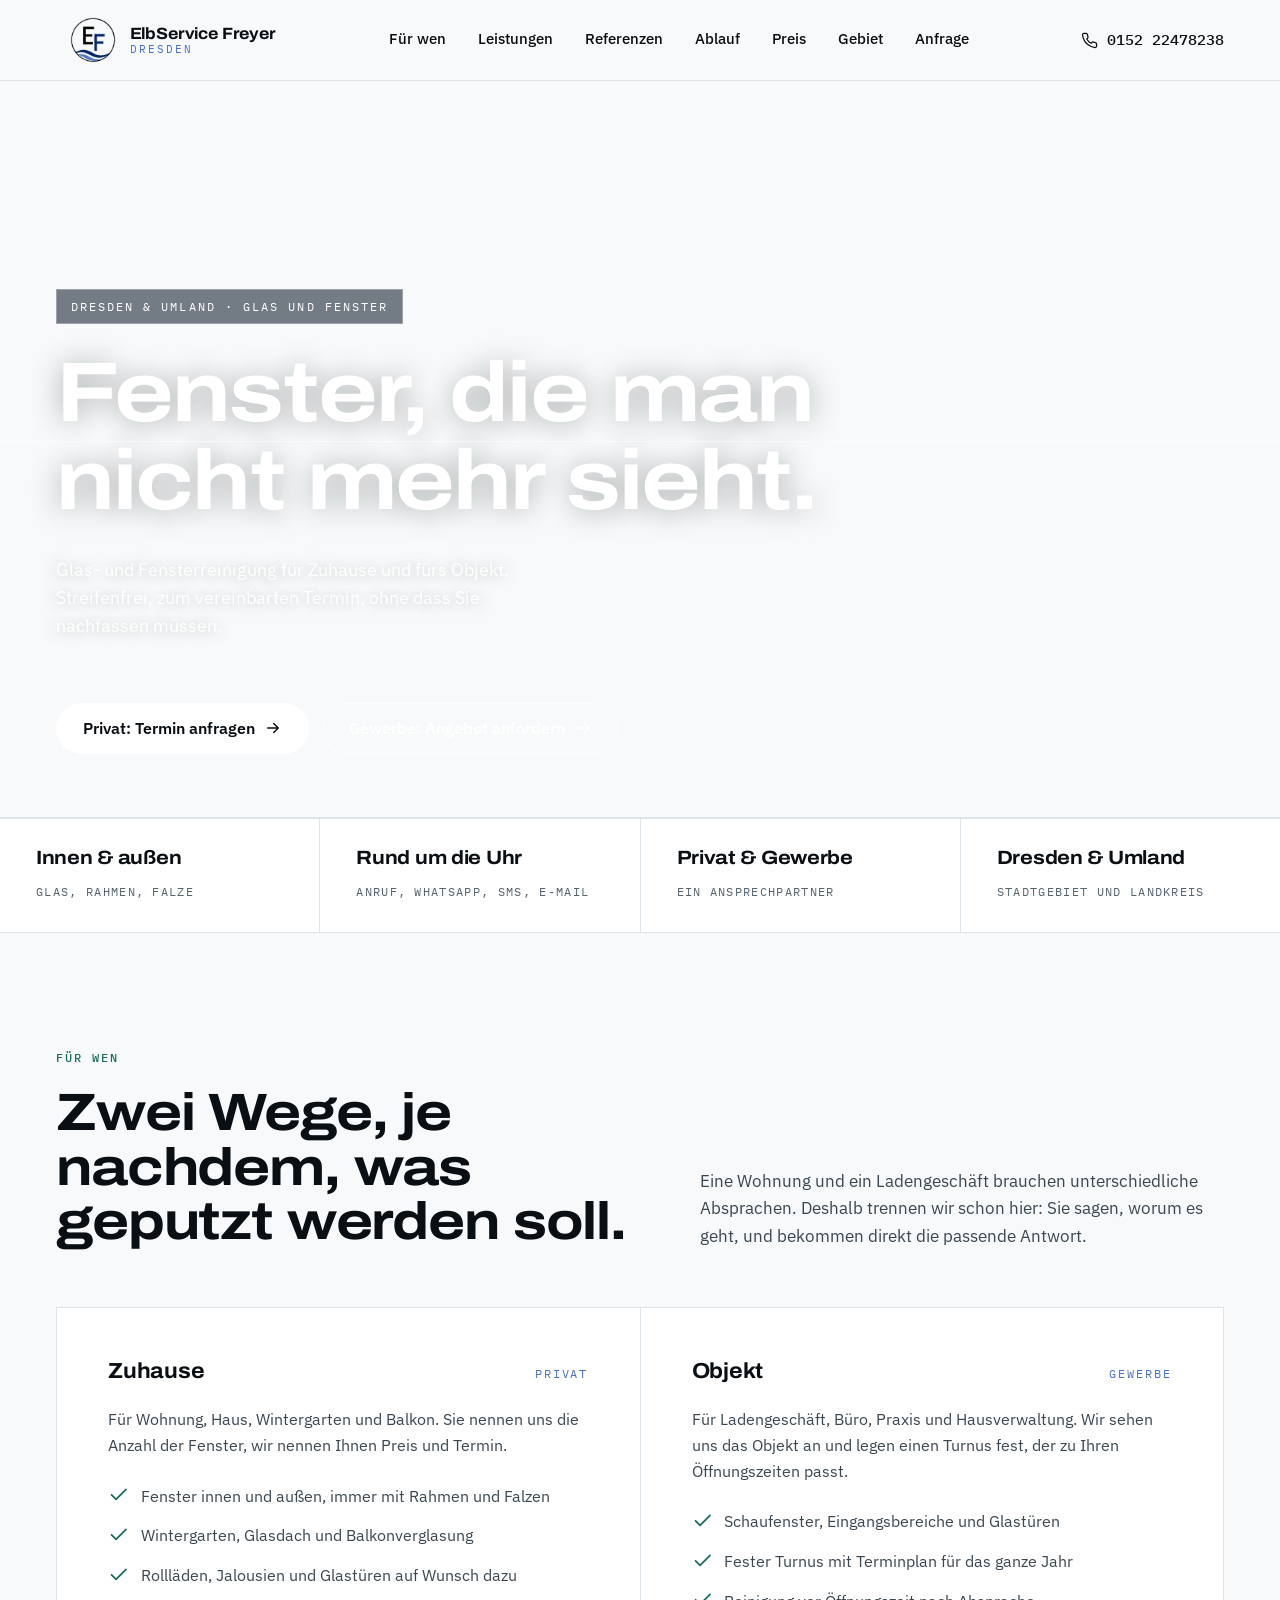
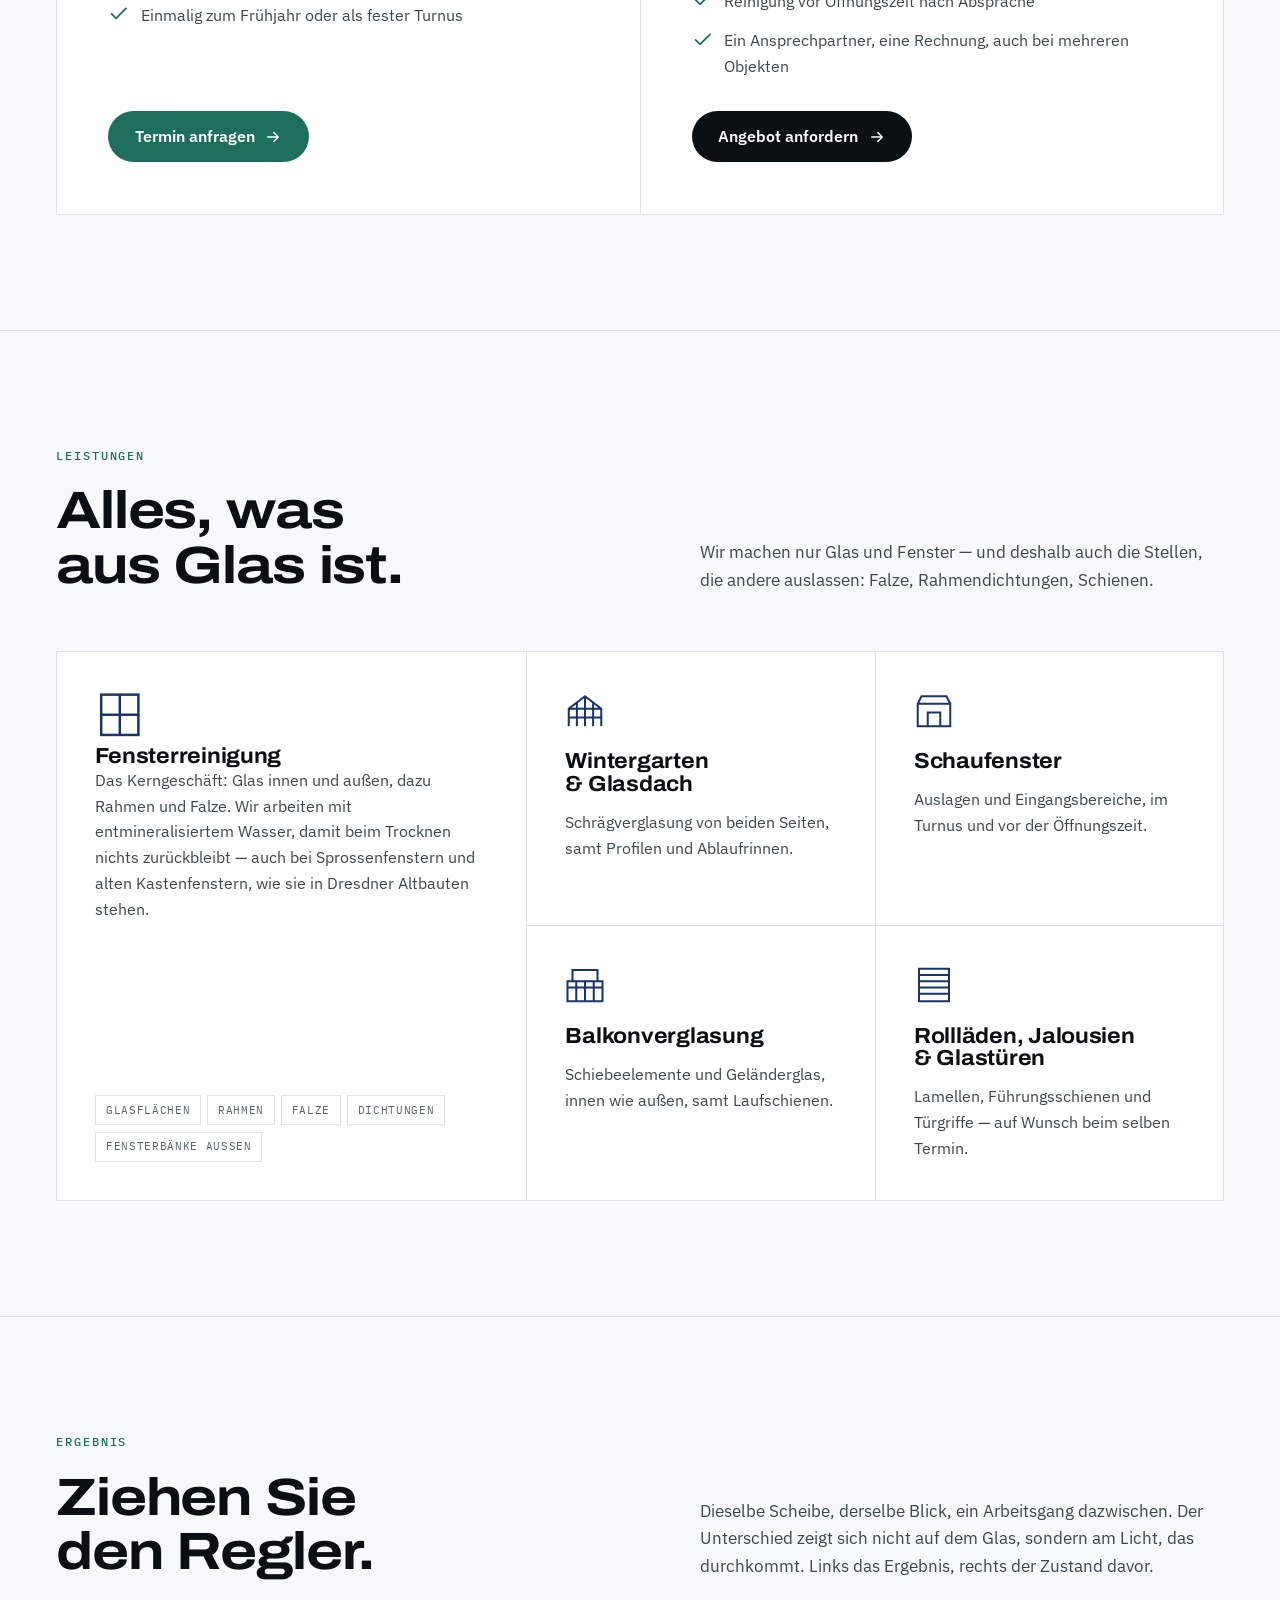
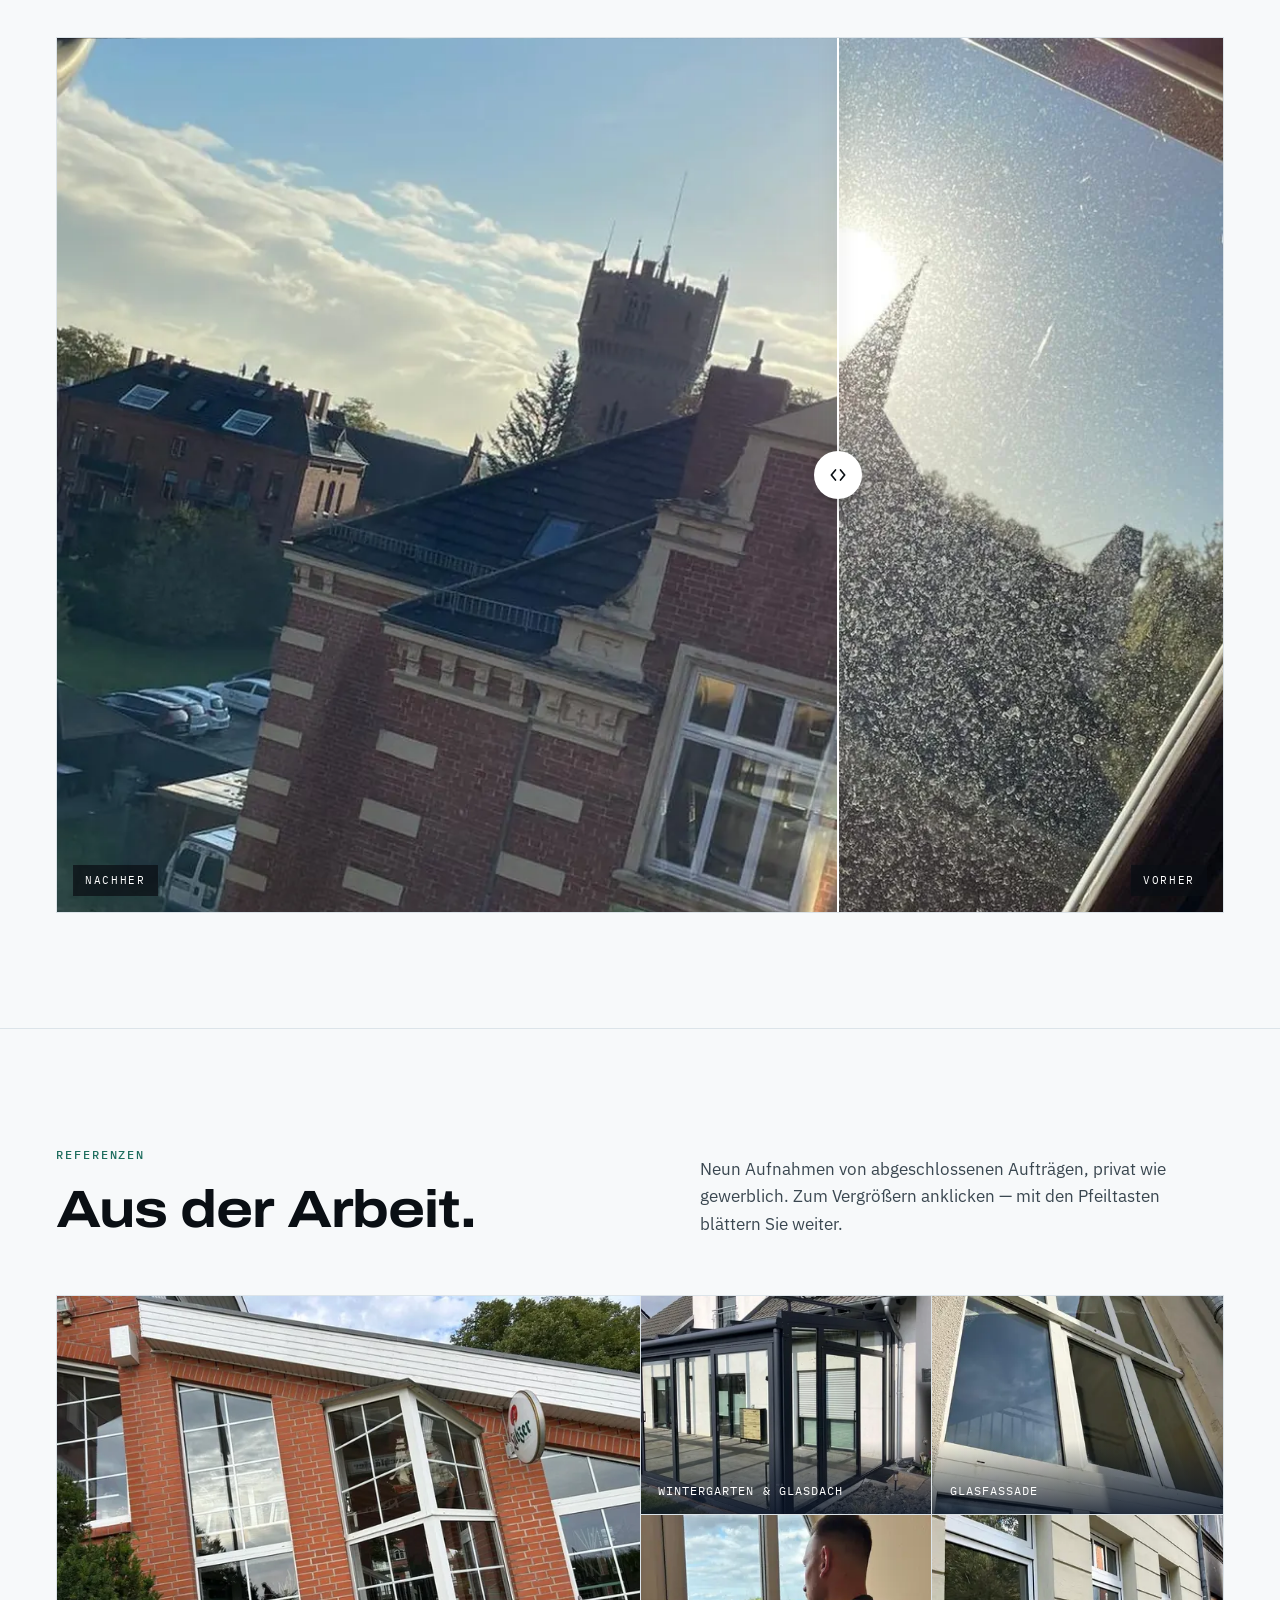
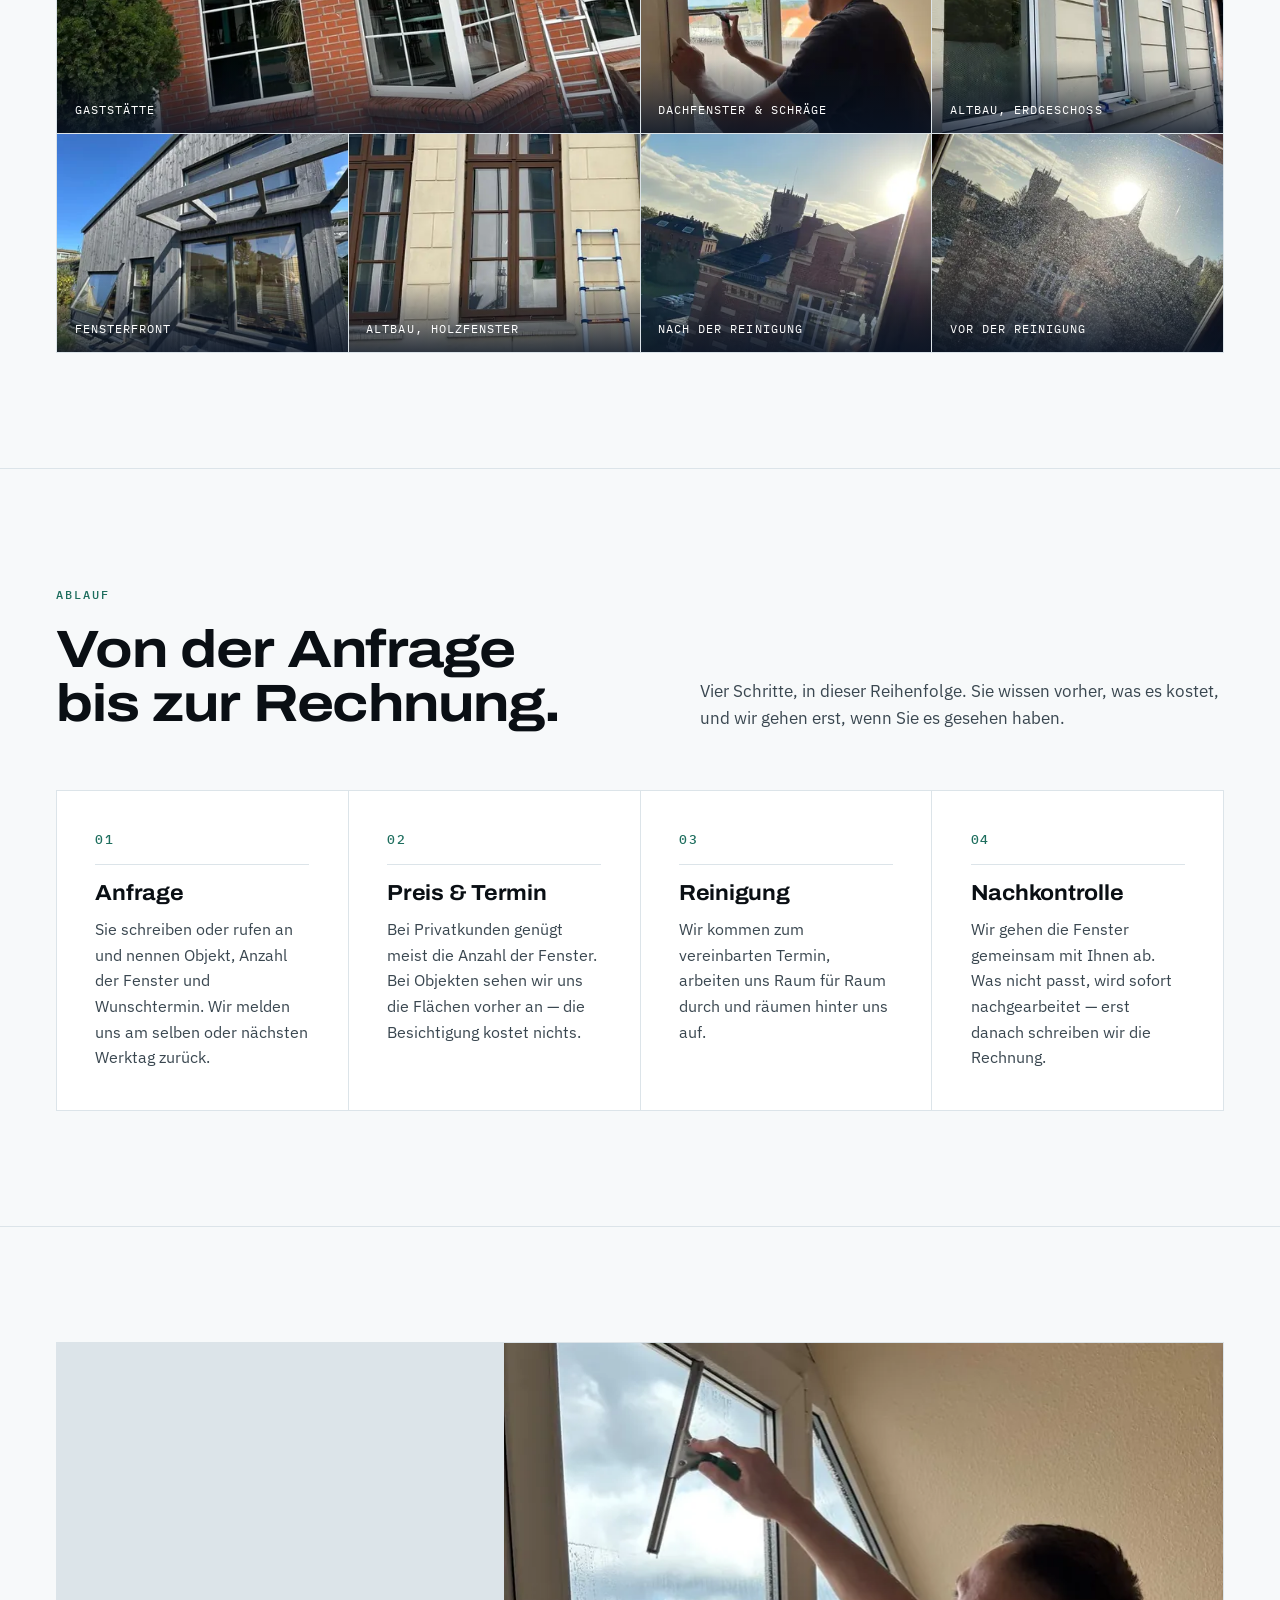
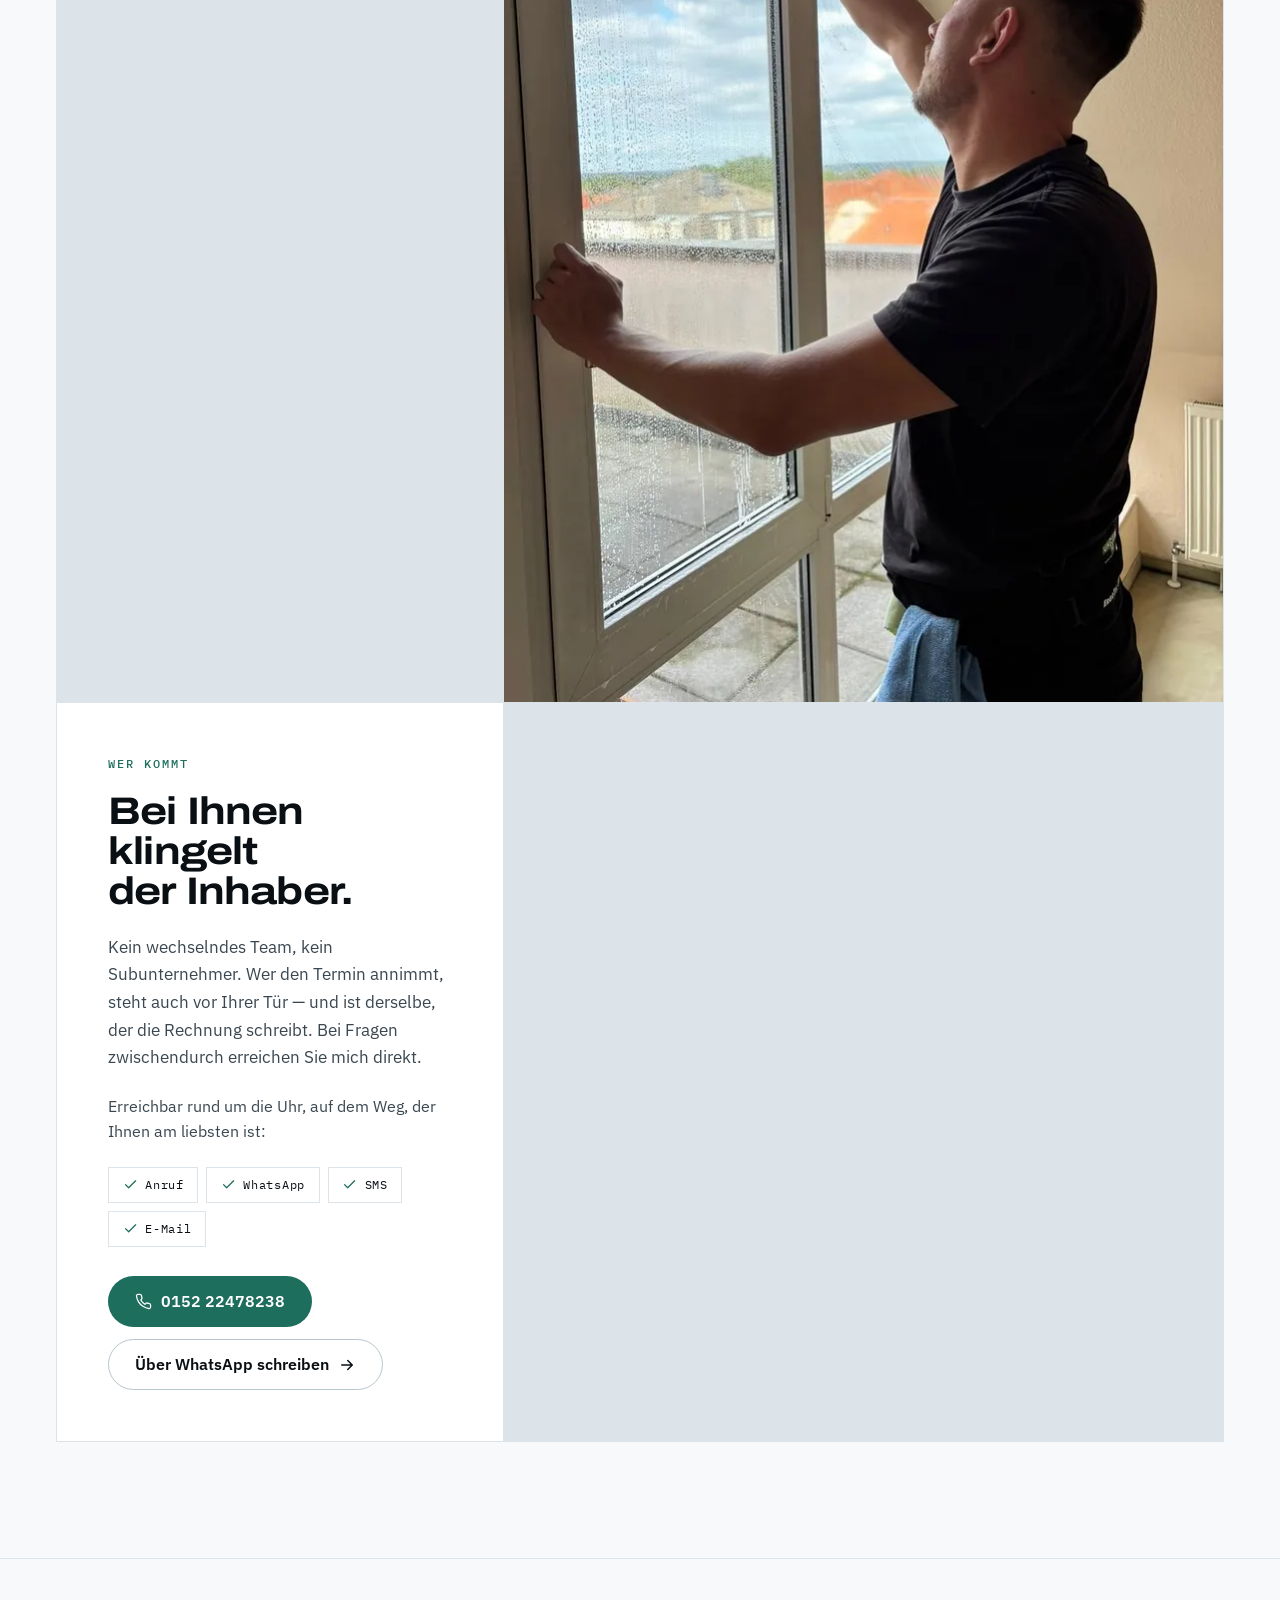
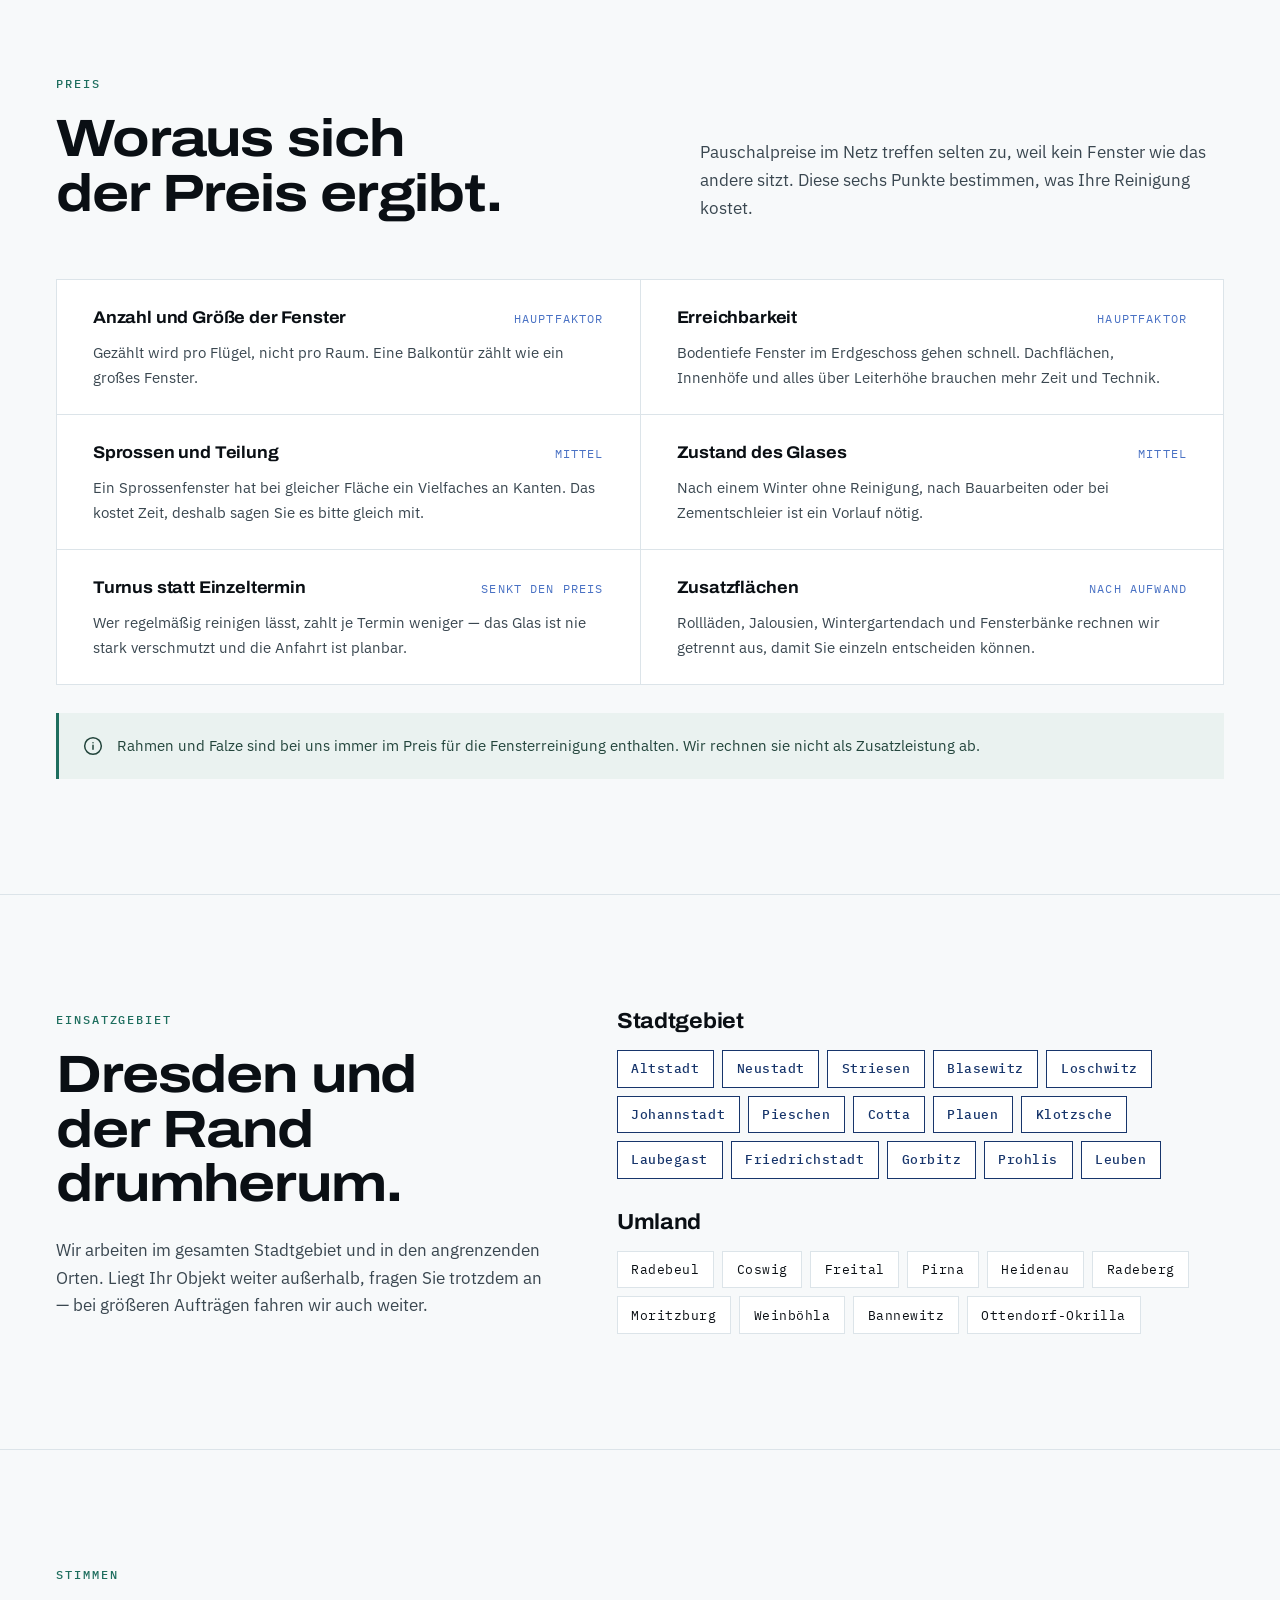
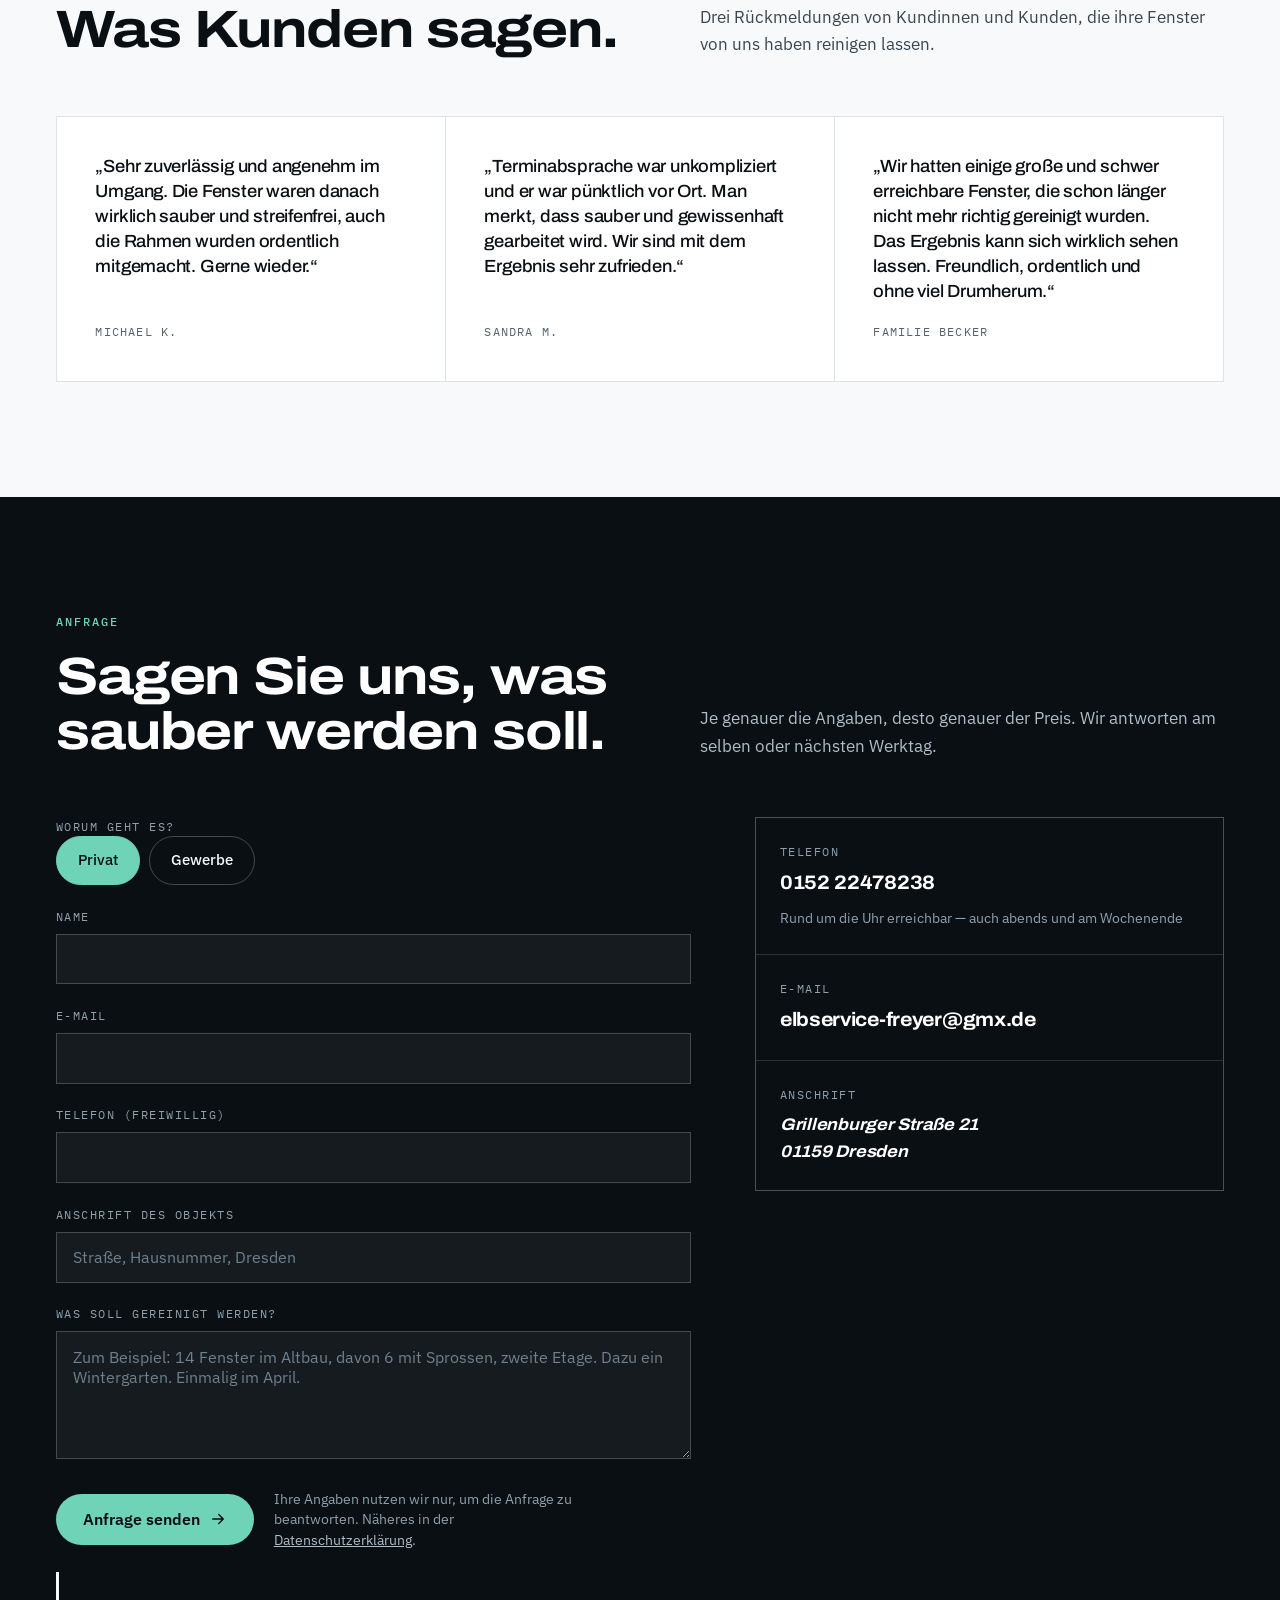
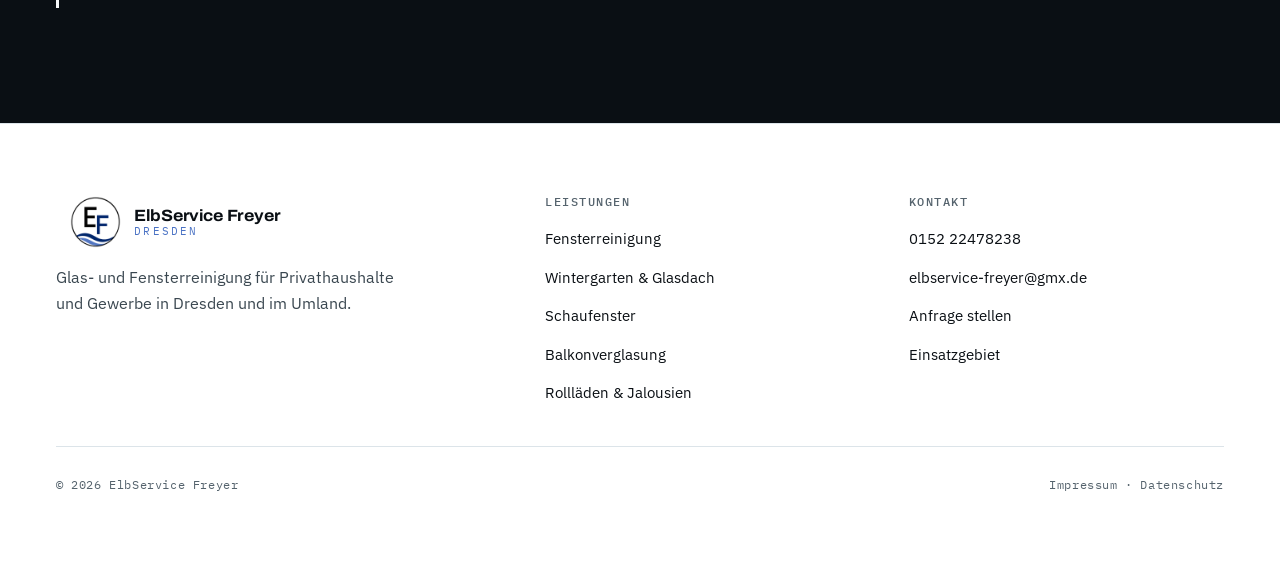
==== commit f9c6158a: "Lokale Auffindbarkeit, Bildgewicht und Bewegung beim Scrollen Strukturierte Daten   Block mit LocalB" ====
--- a/index.html
+++ b/index.html
@@ -12,13 +12,139 @@
 <meta property="og:locale" content="de_DE">
 <meta property="og:title" content="ElbService Freyer — Glas- und Fensterreinigung in Dresden">
 <meta property="og:description" content="Fenster, die man nicht mehr sieht. Glas- und Fensterreinigung für Zuhause und fürs Objekt, in Dresden und im Umland.">
-<meta property="og:image" content="assets/img/aufmacher.jpg">
+<meta property="og:url" content="https://www.elbservice-freyer.de/">
+<!-- Beim Teilen lesen Messenger und soziale Netze das Bild von aussen. Ein
+     relativer Pfad ergibt dort keine Adresse — deshalb die volle URL. -->
+<meta property="og:image" content="https://www.elbservice-freyer.de/assets/img/aufmacher.jpg">
+<meta property="og:image:width" content="1600">
+<meta property="og:image:height" content="1056">
+<meta property="og:image:alt" content="Blick durch eine frisch gereinigte Fensterscheibe auf Dresden">
+<meta name="twitter:card" content="summary_large_image">
 
 <link rel="icon" href="assets/img/signet-ef.png">
 <link rel="apple-touch-icon" href="assets/img/signet-ef.png">
 
 <link rel="stylesheet" href="assets/css/schriften.css">
 <link rel="stylesheet" href="assets/css/stil.css">
+<!-- Strukturierte Daten fuer die lokale Suche. Alle Angaben stammen aus dem
+     Impressum. Bewusst nicht enthalten: Oeffnungszeiten (noch nicht bekannt)
+     und Bewertungen — Google erkennt Bewertungen, die ein Betrieb auf der
+     eigenen Seite ueber sich selbst auszeichnet, nicht als Sternebewertung an. -->
+<script type="application/ld+json">
+{
+  "@context": "https://schema.org",
+  "@type": "HomeAndConstructionBusiness",
+  "@id": "https://www.elbservice-freyer.de/#betrieb",
+  "name": "ElbService Freyer",
+  "description": "Glas- und Fensterreinigung in Dresden für Privat und Gewerbe: Fenster innen und außen mit Rahmen und Falzen, Wintergarten und Glasdach, Schaufenster, Balkonverglasung, Rollläden und Jalousien. Einmalig oder im festen Turnus.",
+  "url": "https://www.elbservice-freyer.de/",
+  "telephone": "+4915222478238",
+  "email": "elbservice-freyer@gmx.de",
+  "image": "https://www.elbservice-freyer.de/assets/img/aufmacher.jpg",
+  "logo": "https://www.elbservice-freyer.de/assets/img/logo-elbservice-freyer.png",
+  "address": {
+    "@type": "PostalAddress",
+    "streetAddress": "Grillenburger Straße 21",
+    "postalCode": "01159",
+    "addressLocality": "Dresden",
+    "addressRegion": "Sachsen",
+    "addressCountry": "DE"
+  },
+  "founder": {
+    "@type": "Person",
+    "name": "Felix Freyer",
+    "jobTitle": "Inhaber"
+  },
+  "knowsLanguage": "de-DE",
+  "areaServed": [
+    {
+      "@type": "City",
+      "name": "Dresden"
+    },
+    {
+      "@type": "City",
+      "name": "Radebeul"
+    },
+    {
+      "@type": "City",
+      "name": "Coswig"
+    },
+    {
+      "@type": "City",
+      "name": "Freital"
+    },
+    {
+      "@type": "City",
+      "name": "Pirna"
+    },
+    {
+      "@type": "City",
+      "name": "Heidenau"
+    },
+    {
+      "@type": "City",
+      "name": "Radeberg"
+    },
+    {
+      "@type": "City",
+      "name": "Moritzburg"
+    },
+    {
+      "@type": "City",
+      "name": "Weinböhla"
+    },
+    {
+      "@type": "City",
+      "name": "Bannewitz"
+    },
+    {
+      "@type": "City",
+      "name": "Ottendorf-Okrilla"
+    }
+  ],
+  "hasOfferCatalog": {
+    "@type": "OfferCatalog",
+    "name": "Glas- und Fensterreinigung",
+    "itemListElement": [
+      {
+        "@type": "Offer",
+        "itemOffered": {
+          "@type": "Service",
+          "name": "Fensterreinigung innen und außen inklusive Rahmen und Falzen"
+        }
+      },
+      {
+        "@type": "Offer",
+        "itemOffered": {
+          "@type": "Service",
+          "name": "Wintergarten- und Glasdachreinigung"
+        }
+      },
+      {
+        "@type": "Offer",
+        "itemOffered": {
+          "@type": "Service",
+          "name": "Schaufensterreinigung"
+        }
+      },
+      {
+        "@type": "Offer",
+        "itemOffered": {
+          "@type": "Service",
+          "name": "Reinigung von Balkonverglasungen"
+        }
+      },
+      {
+        "@type": "Offer",
+        "itemOffered": {
+          "@type": "Service",
+          "name": "Reinigung von Rollläden, Jalousien und Glastüren"
+        }
+      }
+    ]
+  }
+}
+</script>
 </head>
 <body>
 
@@ -61,7 +187,11 @@
 <header class="kopf">
   <div class="bahn kopf__inhalt">
     <a class="kopf__logo" href="#inhalt">
-      <img src="assets/img/signet-ef.png" alt="" width="58" height="58">
+      <picture>
+        <source srcset="assets/img/signet-ef-128.webp 128w, assets/img/signet-ef.webp 256w"
+                sizes="58px" type="image/webp">
+        <img src="assets/img/signet-ef.png" alt="" width="58" height="58">
+      </picture>
       <span class="kopf__wortmarke">
         <span class="kopf__name">ElbService Freyer</span>
         <span class="kopf__ort">Dresden</span>
@@ -288,10 +418,24 @@
       </div>
 
       <div class="ergebnis" data-ergebnis style="--stand:50%">
-        <img class="ergebnis__bild" src="assets/img/vergleich-vorher.jpg"
-             alt="Blick durch eine verschmutzte Fensterscheibe: Regenrückstände und Staub verschleiern das Gebäude dahinter" loading="lazy" width="1400" height="1050">
-        <img class="ergebnis__bild ergebnis__bild--nachher" src="assets/img/vergleich-nachher.jpg"
-             alt="Blick durch dieselbe Scheibe nach der Reinigung: Turm, Dach und Himmel sind klar zu erkennen" loading="lazy" width="1400" height="1050">
+        <picture>
+          <source srcset="assets/img/vergleich-vorher-400.webp 400w,
+                          assets/img/vergleich-vorher-720.webp 720w,
+                          assets/img/vergleich-vorher-1200.webp 1200w,
+                          assets/img/vergleich-vorher.webp 1400w"
+                  sizes="(max-width: 1023px) 92vw, 1166px" type="image/webp">
+          <img class="ergebnis__bild" src="assets/img/vergleich-vorher.jpg"
+               alt="Blick durch eine verschmutzte Fensterscheibe: Regenrückstände und Staub verschleiern das Gebäude dahinter" loading="lazy" width="1400" height="1050">
+        </picture>
+        <picture>
+          <source srcset="assets/img/vergleich-nachher-400.webp 400w,
+                          assets/img/vergleich-nachher-720.webp 720w,
+                          assets/img/vergleich-nachher-1200.webp 1200w,
+                          assets/img/vergleich-nachher.webp 1400w"
+                  sizes="(max-width: 1023px) 92vw, 1166px" type="image/webp">
+          <img class="ergebnis__bild ergebnis__bild--nachher" src="assets/img/vergleich-nachher.jpg"
+               alt="Blick durch dieselbe Scheibe nach der Reinigung: Turm, Dach und Himmel sind klar zu erkennen" loading="lazy" width="1400" height="1050">
+        </picture>
         <span class="ergebnis__schild ergebnis__schild--nachher">Nachher</span>
         <span class="ergebnis__schild ergebnis__schild--vorher">Vorher</span>
         <div class="ergebnis__kante" aria-hidden="true">
@@ -325,72 +469,129 @@
         <button class="galerie__stueck galerie__stueck--gross" type="button"
                 data-gross="assets/img/gaststaette.jpg"
                 data-text="Gaststätte mit Erker und Sprossenfenstern, von außen mit der Leiter gereinigt">
-          <img class="galerie__bild" src="assets/img/gaststaette.jpg" loading="lazy"
-               width="1200" height="900" alt="Gaststätte aus rotem Klinker mit Erker und weißen Sprossenfenstern, daneben eine Leiter">
+          <picture>
+            <source srcset="assets/img/gaststaette-400.webp 400w,
+                            assets/img/gaststaette-720.webp 720w,
+                            assets/img/gaststaette.webp 1200w"
+                    sizes="(max-width: 1023px) 46vw, 583px" type="image/webp">
+            <img class="galerie__bild" src="assets/img/gaststaette.jpg" loading="lazy"
+                 width="1200" height="900" alt="Gaststätte aus rotem Klinker mit Erker und weißen Sprossenfenstern, daneben eine Leiter">
+          </picture>
           <span class="galerie__was">Gaststätte</span>
         </button>
 
         <button class="galerie__stueck" type="button"
                 data-gross="assets/img/wintergarten.jpg"
                 data-text="Wintergarten mit Schiebeelementen und Glasdach, außen und innen gereinigt">
-          <img class="galerie__bild" src="assets/img/wintergarten.jpg" loading="lazy"
-               width="1200" height="1600" alt="Anthrazitfarbener Wintergarten mit Schiebeelementen an einem Wohnhaus, frisch gereinigt">
+          <picture>
+            <source srcset="assets/img/wintergarten-400.webp 400w,
+                            assets/img/wintergarten-720.webp 720w,
+                            assets/img/wintergarten.webp 1200w"
+                    sizes="(max-width: 1023px) 46vw, 291px" type="image/webp">
+            <img class="galerie__bild" src="assets/img/wintergarten.jpg" loading="lazy"
+                 width="1200" height="1600" alt="Anthrazitfarbener Wintergarten mit Schiebeelementen an einem Wohnhaus, frisch gereinigt">
+          </picture>
           <span class="galerie__was">Wintergarten &amp; Glasdach</span>
         </button>
 
         <button class="galerie__stueck" type="button"
                 data-gross="assets/img/glasfassade.jpg"
                 data-text="Glasfassade mit Sprossenteilung, von unten aufgenommen">
-          <img class="galerie__bild" src="assets/img/glasfassade.jpg" loading="lazy"
-               width="1000" height="1333" alt="Große weiß gerahmte Glasfassade von unten, im Glas spiegelt sich der blaue Himmel">
+          <picture>
+            <source srcset="assets/img/glasfassade-400.webp 400w,
+                            assets/img/glasfassade-720.webp 720w,
+                            assets/img/glasfassade.webp 1000w"
+                    sizes="(max-width: 1023px) 46vw, 291px" type="image/webp">
+            <img class="galerie__bild" src="assets/img/glasfassade.jpg" loading="lazy"
+                 width="1000" height="1333" alt="Große weiß gerahmte Glasfassade von unten, im Glas spiegelt sich der blaue Himmel">
+          </picture>
           <span class="galerie__was">Glasfassade</span>
         </button>
 
         <button class="galerie__stueck" type="button"
                 data-gross="assets/img/dachfenster.jpg"
                 data-text="Trapezfenster in der Dachschräge — die schwer erreichbaren Ecken von Hand">
-          <img class="galerie__bild" src="assets/img/dachfenster.jpg" loading="lazy"
-               width="1100" height="1467" alt="Trapezförmiges Dachfenster wird von innen mit dem Abzieher gereinigt">
+          <picture>
+            <source srcset="assets/img/dachfenster-400.webp 400w,
+                            assets/img/dachfenster-720.webp 720w,
+                            assets/img/dachfenster.webp 1100w"
+                    sizes="(max-width: 1023px) 46vw, 291px" type="image/webp">
+            <img class="galerie__bild" src="assets/img/dachfenster.jpg" loading="lazy"
+                 width="1100" height="1467" alt="Trapezförmiges Dachfenster wird von innen mit dem Abzieher gereinigt">
+          </picture>
           <span class="galerie__was">Dachfenster &amp; Schräge</span>
         </button>
 
         <button class="galerie__stueck" type="button"
                 data-gross="assets/img/altbau-erdgeschoss.jpg"
                 data-text="Altbaufenster im Erdgeschoss, gereinigt mit der Teleskopstange">
-          <img class="galerie__bild" src="assets/img/altbau-erdgeschoss.jpg" loading="lazy"
-               width="1000" height="1333" alt="Altbaufassade mit weißen Fenstern im Erdgeschoss, davor eine rote Teleskopstange">
+          <picture>
+            <source srcset="assets/img/altbau-erdgeschoss-400.webp 400w,
+                            assets/img/altbau-erdgeschoss-720.webp 720w,
+                            assets/img/altbau-erdgeschoss.webp 1000w"
+                    sizes="(max-width: 1023px) 46vw, 291px" type="image/webp">
+            <img class="galerie__bild" src="assets/img/altbau-erdgeschoss.jpg" loading="lazy"
+                 width="1000" height="1333" alt="Altbaufassade mit weißen Fenstern im Erdgeschoss, davor eine rote Teleskopstange">
+          </picture>
           <span class="galerie__was">Altbau, Erdgeschoss</span>
         </button>
 
         <button class="galerie__stueck" type="button"
                 data-gross="assets/img/aufmacher.jpg"
                 data-text="Fensterfront mit Festverglasung und Dachfenstern an einer Holzfassade">
-          <img class="galerie__bild" src="assets/img/aufmacher.jpg" loading="lazy"
-               width="1600" height="1056" alt="Große Fensterfront mit Festverglasung an einer dunklen Holzfassade">
+          <picture>
+            <source srcset="assets/img/aufmacher-400.webp 400w,
+                            assets/img/aufmacher-720.webp 720w,
+                            assets/img/aufmacher-1200.webp 1200w,
+                            assets/img/aufmacher.webp 1600w"
+                    sizes="(max-width: 1023px) 46vw, 291px" type="image/webp">
+            <img class="galerie__bild" src="assets/img/aufmacher.jpg" loading="lazy"
+                 width="1600" height="1056" alt="Große Fensterfront mit Festverglasung an einer dunklen Holzfassade">
+          </picture>
           <span class="galerie__was">Fensterfront</span>
         </button>
 
         <button class="galerie__stueck" type="button"
                 data-gross="assets/img/altbau-holzfenster.jpg"
                 data-text="Altbaufenster aus Holz mit Sprossen, von der Leiter aus gereinigt">
-          <img class="galerie__bild" src="assets/img/altbau-holzfenster.jpg" loading="lazy"
-               width="1000" height="1333" alt="Zwei hohe Altbaufenster aus braunem Holz mit Sprossen, daneben eine Teleskopleiter">
+          <picture>
+            <source srcset="assets/img/altbau-holzfenster-400.webp 400w,
+                            assets/img/altbau-holzfenster-720.webp 720w,
+                            assets/img/altbau-holzfenster.webp 1000w"
+                    sizes="(max-width: 1023px) 46vw, 291px" type="image/webp">
+            <img class="galerie__bild" src="assets/img/altbau-holzfenster.jpg" loading="lazy"
+                 width="1000" height="1333" alt="Zwei hohe Altbaufenster aus braunem Holz mit Sprossen, daneben eine Teleskopleiter">
+          </picture>
           <span class="galerie__was">Altbau, Holzfenster</span>
         </button>
 
         <button class="galerie__stueck" type="button"
                 data-gross="assets/img/vergleich-nachher.jpg"
                 data-text="Blick durch die fertig gereinigte Scheibe — Rahmen und Falze inbegriffen">
-          <img class="galerie__bild" src="assets/img/vergleich-nachher.jpg" loading="lazy"
-               width="1400" height="1050" alt="Klarer Blick durch eine gereinigte Fensterscheibe auf Dächer und einen Turm">
+          <picture>
+            <source srcset="assets/img/vergleich-nachher-400.webp 400w,
+                            assets/img/vergleich-nachher-720.webp 720w,
+                            assets/img/vergleich-nachher-1200.webp 1200w,
+                            assets/img/vergleich-nachher.webp 1400w"
+                    sizes="(max-width: 1023px) 46vw, 291px" type="image/webp">
+            <img class="galerie__bild" src="assets/img/vergleich-nachher.jpg" loading="lazy"
+                 width="1400" height="1050" alt="Klarer Blick durch eine gereinigte Fensterscheibe auf Dächer und einen Turm">
+          </picture>
           <span class="galerie__was">Nach der Reinigung</span>
         </button>
 
         <button class="galerie__stueck" type="button"
                 data-gross="assets/img/vergleich-vorher.jpg"
                 data-text="Dieselbe Scheibe vor der Reinigung: Regenrückstände, Staub und Blütenstaub">
-          <img class="galerie__bild" src="assets/img/vergleich-vorher.jpg" loading="lazy"
-               width="1400" height="1050" alt="Stark verschmutzte Fensterscheibe mit Regenrückständen im Gegenlicht">
+          <picture>
+            <source srcset="assets/img/vergleich-vorher-400.webp 400w,
+                            assets/img/vergleich-vorher-720.webp 720w,
+                            assets/img/vergleich-vorher-1200.webp 1200w,
+                            assets/img/vergleich-vorher.webp 1400w"
+                    sizes="(max-width: 1023px) 46vw, 291px" type="image/webp">
+            <img class="galerie__bild" src="assets/img/vergleich-vorher.jpg" loading="lazy"
+                 width="1400" height="1050" alt="Stark verschmutzte Fensterscheibe mit Regenrückständen im Gegenlicht">
+          </picture>
           <span class="galerie__was">Vor der Reinigung</span>
         </button>
       </div>
@@ -452,9 +653,15 @@
   <section class="abschnitt sprosse-oben" id="person" aria-labelledby="person-titel">
     <div class="bahn">
       <div class="person">
-        <img class="person__bild" src="assets/img/portraet-freyer.jpg" loading="lazy"
-             width="900" height="1200"
-             alt="Felix Freyer zieht mit dem Abzieher die obere Scheibe eines Dachfensters ab">
+        <picture>
+          <source srcset="assets/img/portraet-freyer-400.webp 400w,
+                          assets/img/portraet-freyer-720.webp 720w,
+                          assets/img/portraet-freyer.webp 900w"
+                  sizes="(max-width: 1023px) 92vw, 719px" type="image/webp">
+          <img class="person__bild" src="assets/img/portraet-freyer.jpg" loading="lazy"
+               width="900" height="1200"
+               alt="Felix Freyer zieht mit dem Abzieher die obere Scheibe eines Dachfensters ab">
+        </picture>
         <div class="person__satz">
           <div>
             <span class="marke">Wer kommt</span>
@@ -602,7 +809,12 @@
   </section>
 
   <!-- ====================================================================
-       Stimmen — Struktur steht, echte Zitate trägt der Betrieb nach
+       Stimmen — echte Rückmeldungen, vom Betrieb zur Veröffentlichung
+       freigegeben. Nur solche gehören hierher: erfundene oder ungefragt
+       übernommene Bewertungen sind wettbewerbsrechtlich angreifbar.
+       Bewusst ohne schema.org-Bewertungsauszeichnung — Sternebewertungen,
+       die ein Betrieb auf der eigenen Seite über sich selbst auszeichnet,
+       erkennt Google nicht an.
        ==================================================================== -->
   <section class="abschnitt sprosse-oben" id="stimmen" aria-labelledby="stimmen-titel">
     <div class="bahn">
@@ -742,7 +954,11 @@
     <div class="fuss__raster">
       <div>
         <div class="fuss__logo">
-          <img src="assets/img/signet-ef.png" alt="" width="64" height="64">
+          <picture>
+            <source srcset="assets/img/signet-ef-128.webp 128w, assets/img/signet-ef.webp 256w"
+                    sizes="58px" type="image/webp">
+            <img src="assets/img/signet-ef.png" alt="" width="64" height="64">
+          </picture>
           <span class="kopf__wortmarke">
             <span class="kopf__name">ElbService Freyer</span>
             <span class="kopf__ort">Dresden</span>
--- a/assets/css/stil.css
+++ b/assets/css/stil.css
@@ -63,6 +63,44 @@
 }
 
 img, svg { display: block; max-width: 100%; height: auto; }
+
+/* <picture> umschliesst jedes Foto, damit der Browser WebP waehlen kann.
+   display:contents nimmt die Huelle aus dem Layout — die Regeln greifen
+   weiter am <img>, als staende es unveraendert an seiner alten Stelle. */
+picture { display: contents; }
+
+/* --- Auftritt beim Scrollen ------------------------------------------------
+   Abschnitte blenden beim Hereinscrollen um eine Haaresbreite auf. Der
+   Versatz bleibt bei 12 px: es soll wie ein Aufblenden wirken, nicht wie
+   ein Hereinfahren.
+
+   Alles haengt an .auftritt-an, und diese Klasse setzt allein das
+   JavaScript. Laeuft keins — oder liest ein Suchmaschinen-Roboter die
+   Seite —, greift keine einzige dieser Regeln und der Inhalt steht
+   unveraendert sichtbar da. Nichts wird je unsichtbar ausgeliefert. */
+
+.auftritt-an [data-auftritt] {
+  opacity: 0;
+  transform: translateY(12px);
+  transition:
+    opacity 0.38s cubic-bezier(0.22, 0.61, 0.36, 1) var(--auftritt-verzug, 0s),
+    transform 0.38s cubic-bezier(0.22, 0.61, 0.36, 1) var(--auftritt-verzug, 0s);
+}
+
+.auftritt-an [data-auftritt].ist-da {
+  opacity: 1;
+  transform: none;
+}
+
+/* Zweite Sicherung: sollte die Klasse je gesetzt sein, waehrend der Nutzer
+   Bewegung abbestellt hat, bleibt trotzdem alles sofort sichtbar. */
+@media (prefers-reduced-motion: reduce) {
+  .auftritt-an [data-auftritt] {
+    opacity: 1;
+    transform: none;
+    transition: none;
+  }
+}
 
 a { color: inherit; }
 
@@ -337,22 +375,49 @@
 
 /* Ebene 1 — das, was hinter der Scheibe liegt.
    Bis das eigene Foto vorliegt, steht hier Dresdner Vormittagshimmel
-   aus reinem CSS. Austausch: .aufmacher__blick { background-image: url(...) } */
-.aufmacher__blick {
+   aus reinem CSS. Austausch: .aufmacher__blick {
   position: absolute;
   inset: 0;
   z-index: -2;
   background-color: #9FBBD4;
-  background-position: center 62%;
+
+  /* Das Foto steckt in einer eigenen Variablen, damit die Verlaeufe darunter
+     nur einmal geschrieben werden muessen. Die Medienabfragen weiter unten
+     tauschen allein die Variable — je nach Bildschirmbreite eine kleinere
+     Datei. image-set() waehlt darin WebP, wo der Browser es beherrscht,
+     sonst das JPG. Browser ohne image-set() ueberlesen die Variable und
+     bekommen den JPG-Rueckfall aus der Zeile darunter. */
+  --foto: url("../img/aufmacher.jpg");
+  --foto: image-set(url("../img/aufmacher.webp") type("image/webp"),
+                    url("../img/aufmacher.jpg")  type("image/jpeg"));
+
   background-image:
     /* Verdunklung nur unten, wo die Schrift steht */
     linear-gradient(to top, rgba(9, 20, 38, 0.78) 0%, rgba(9, 20, 38, 0.46) 32%, rgba(9, 20, 38, 0.12) 58%, rgba(9, 20, 38, 0) 78%),
     /* Lichteinfall von links oben, wie durch eine offene Fensterlaibung */
     radial-gradient(120% 90% at 14% 6%, rgba(255, 255, 255, 0.9) 0%, rgba(255, 255, 255, 0) 52%),
     /* Himmel ueber der Elbe: hell oben, tief unten */
-    url("../img/aufmacher.jpg");
+    var(--foto);
   background-size: cover;
   background-position: center;
+}
+
+/* Kleinere Bildschirme bekommen kleinere Dateien. Die Breiten sind grosszuegig
+   gewaehlt, damit auch Geraete mit doppelter Pixeldichte scharf bleiben. */
+@media (max-width: 700px) {
+  .aufmacher__blick {
+    --foto: url("../img/aufmacher-720.webp");
+    --foto: image-set(url("../img/aufmacher-720.webp") type("image/webp"),
+                      url("../img/aufmacher.jpg")      type("image/jpeg"));
+  }
+}
+
+@media (min-width: 701px) and (max-width: 1200px) {
+  .aufmacher__blick {
+    --foto: url("../img/aufmacher-1200.webp");
+    --foto: image-set(url("../img/aufmacher-1200.webp") type("image/webp"),
+                      url("../img/aufmacher.jpg")       type("image/jpeg"));
+  }
 }
 
 /* Ebene 2 — der Schmutzfilm. Wird beim Laden einmal abgezogen. */
